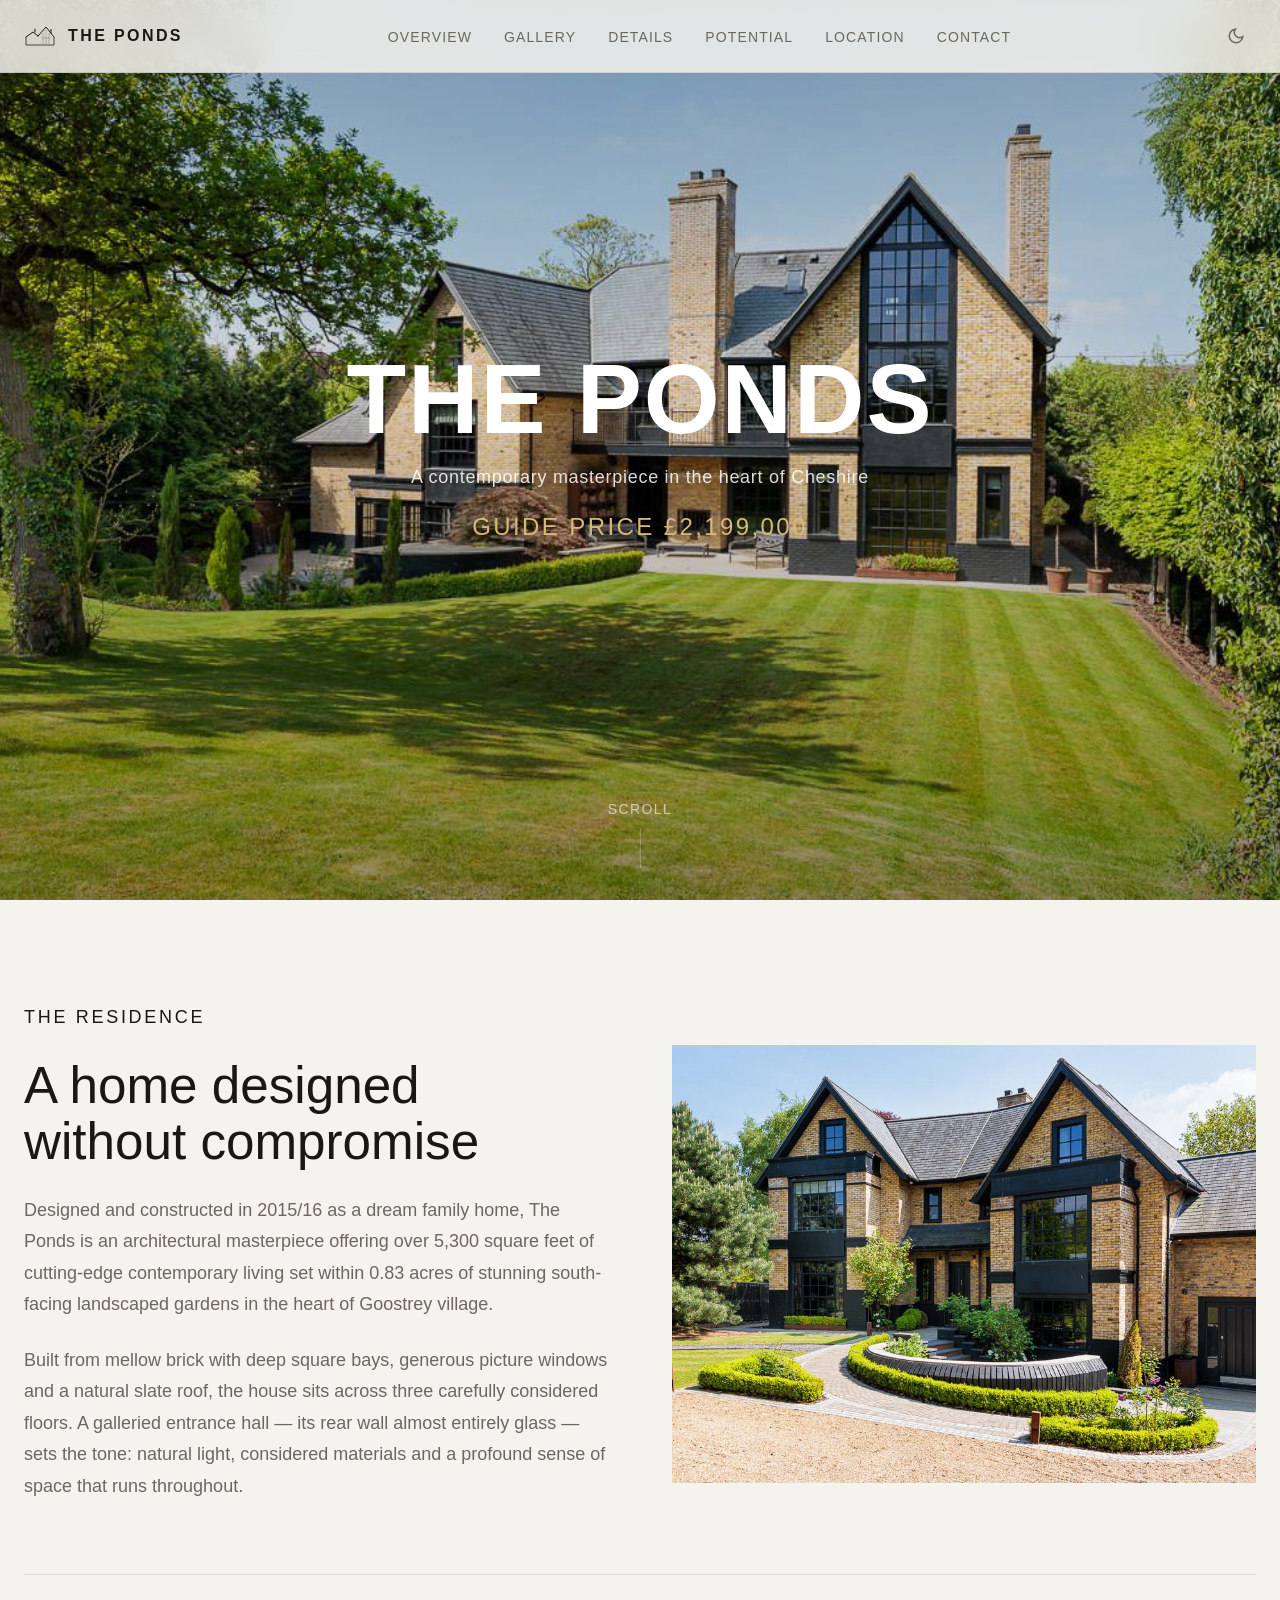
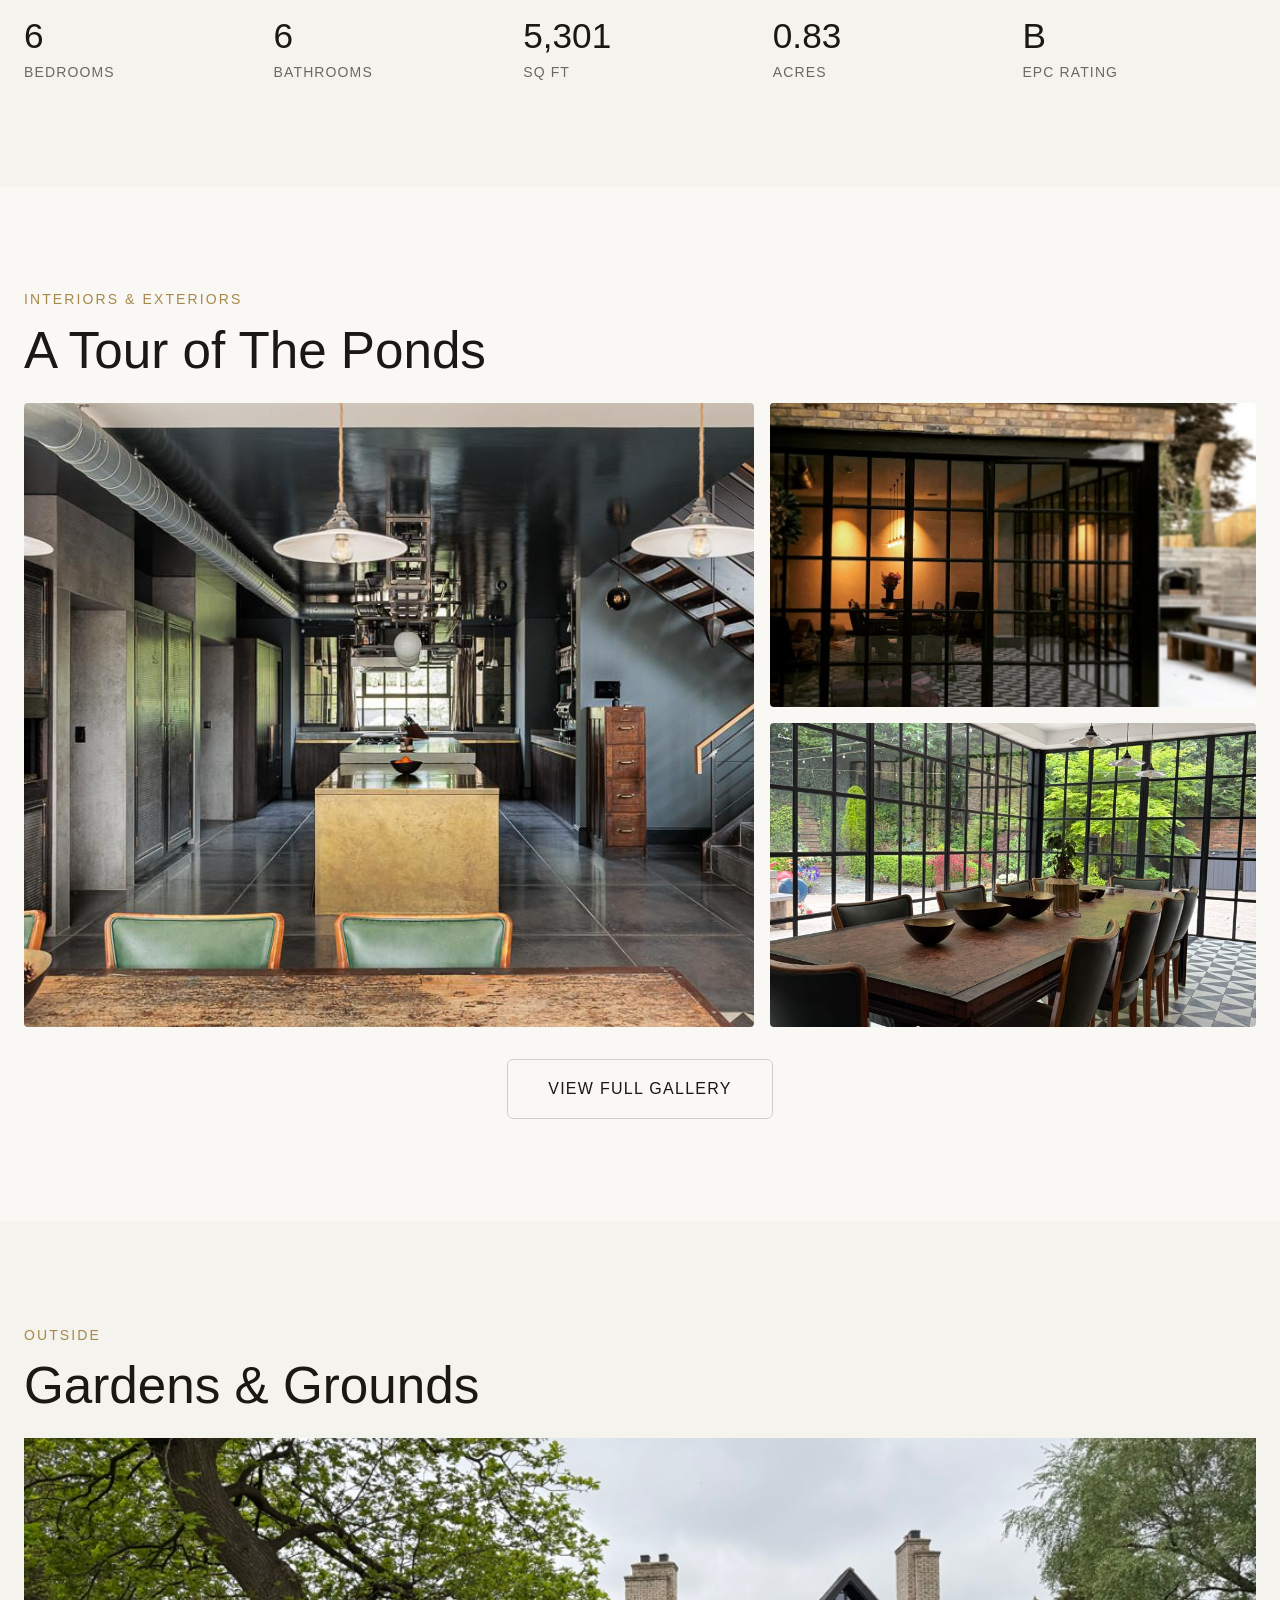
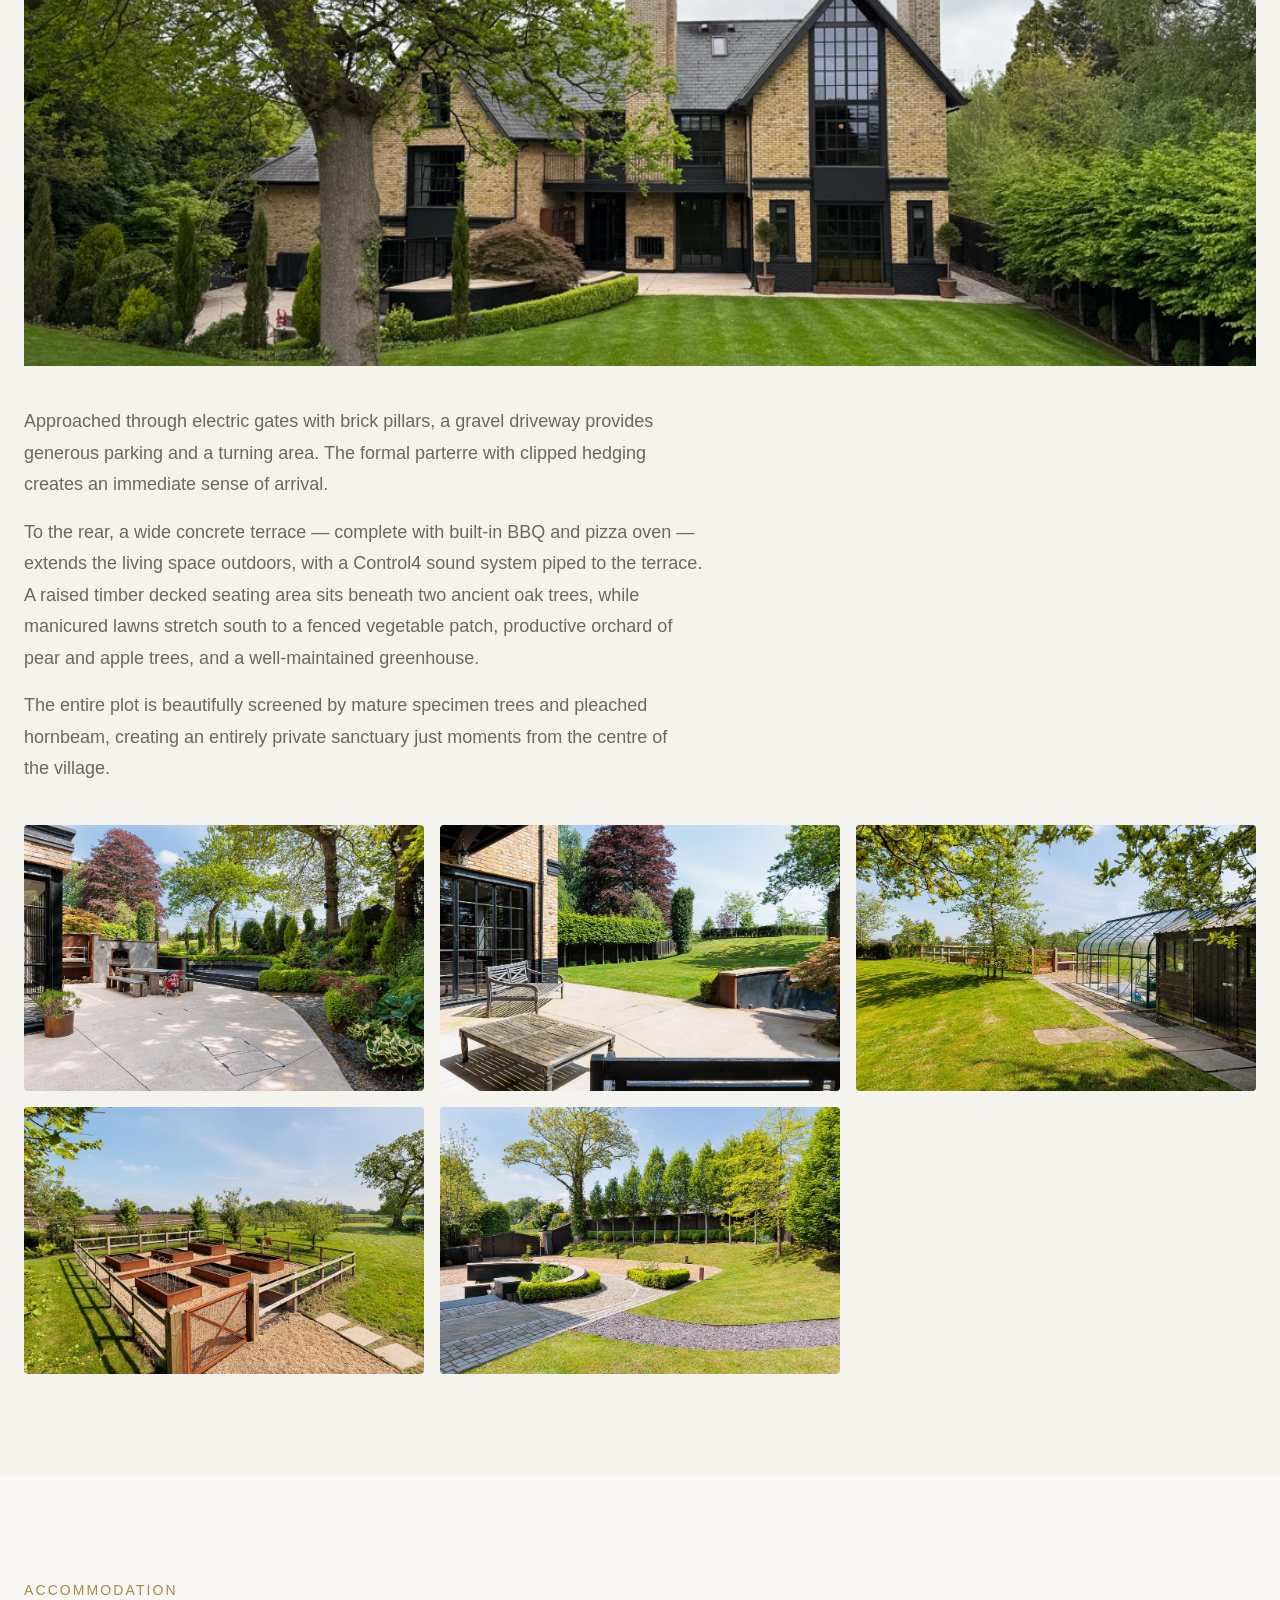
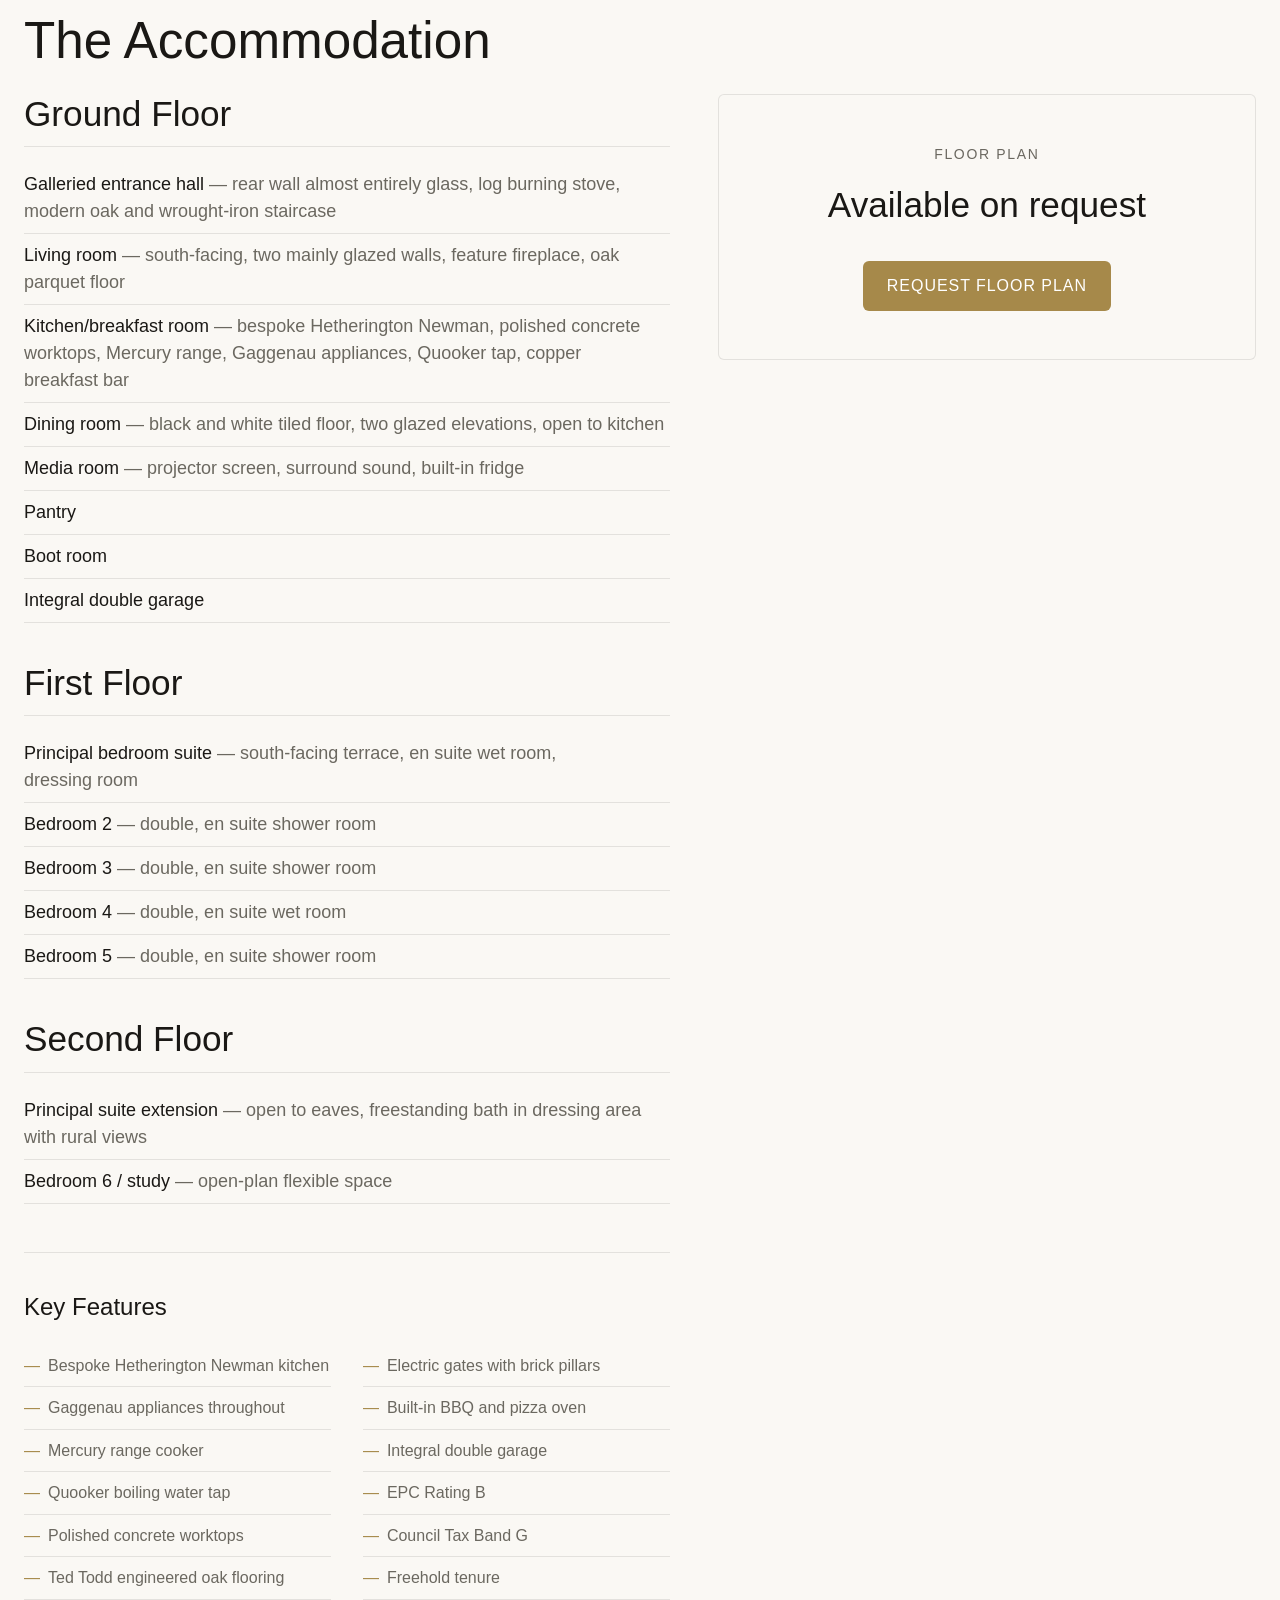
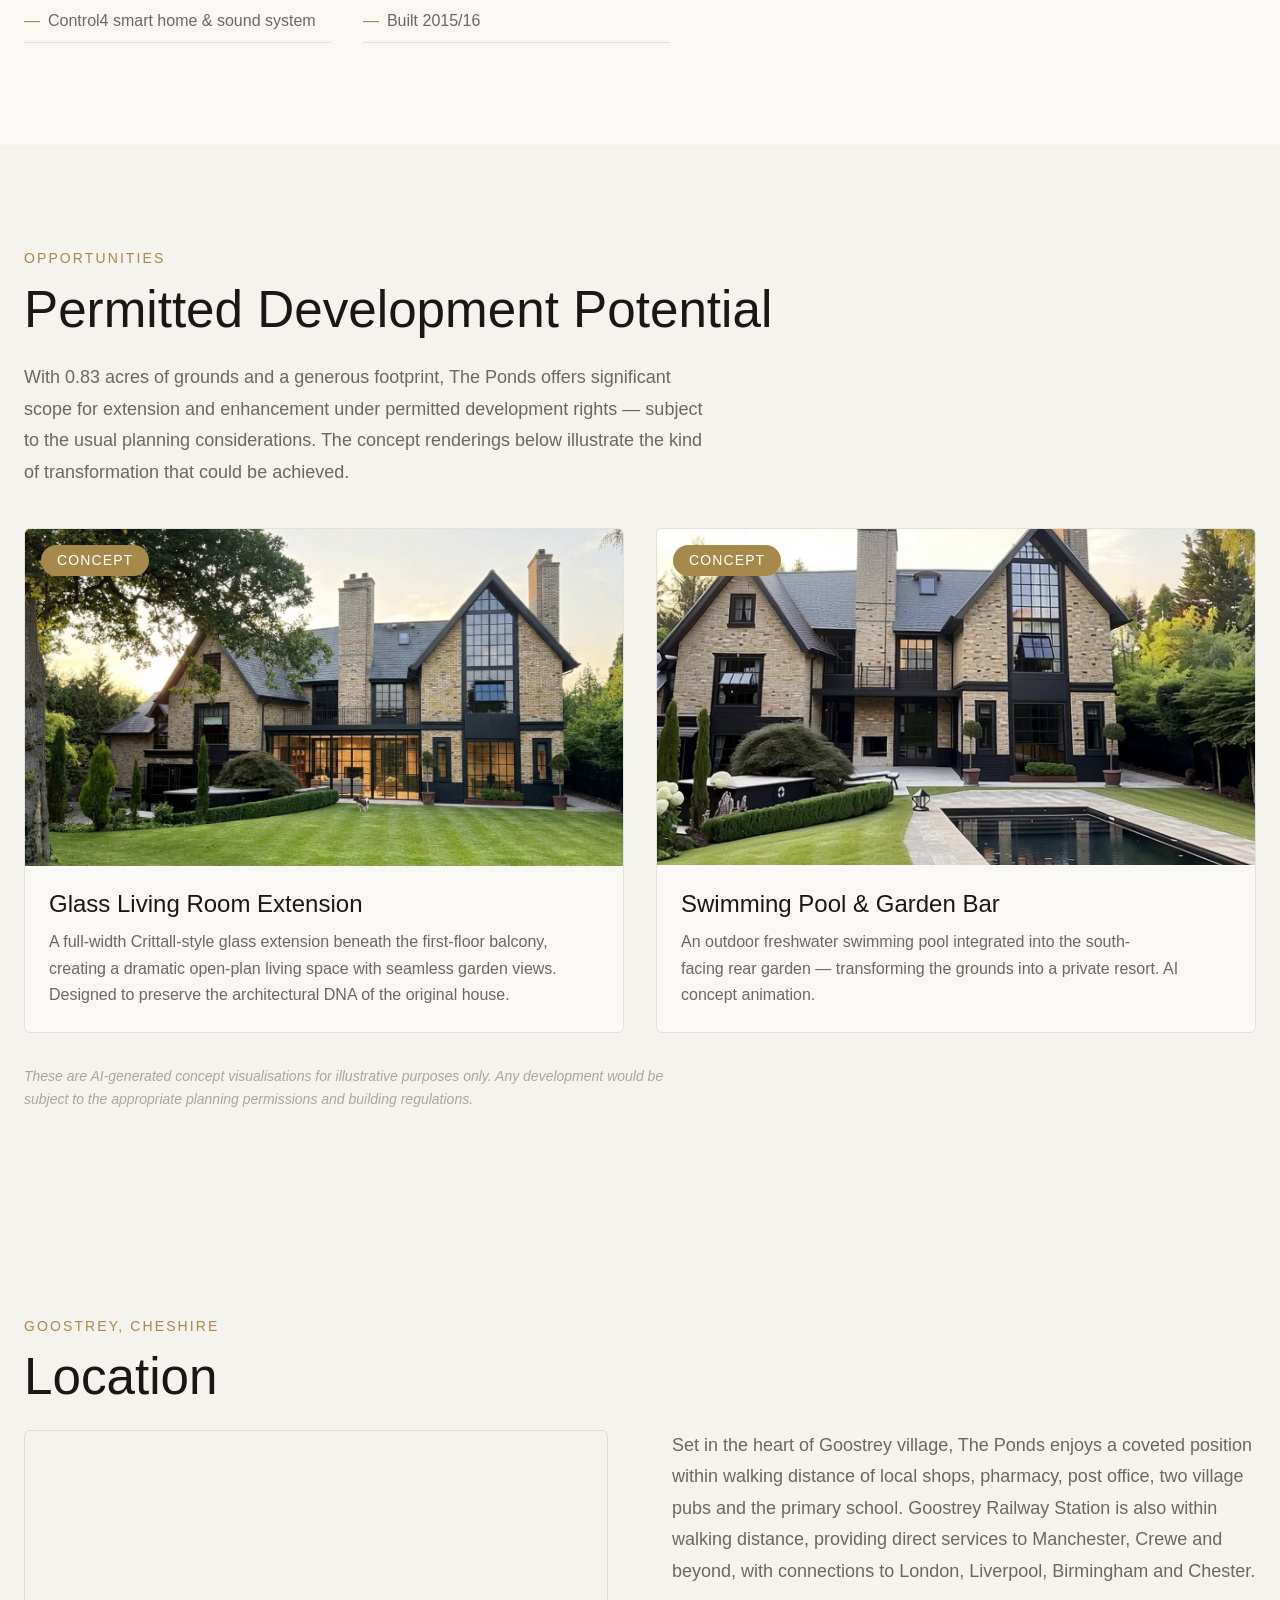
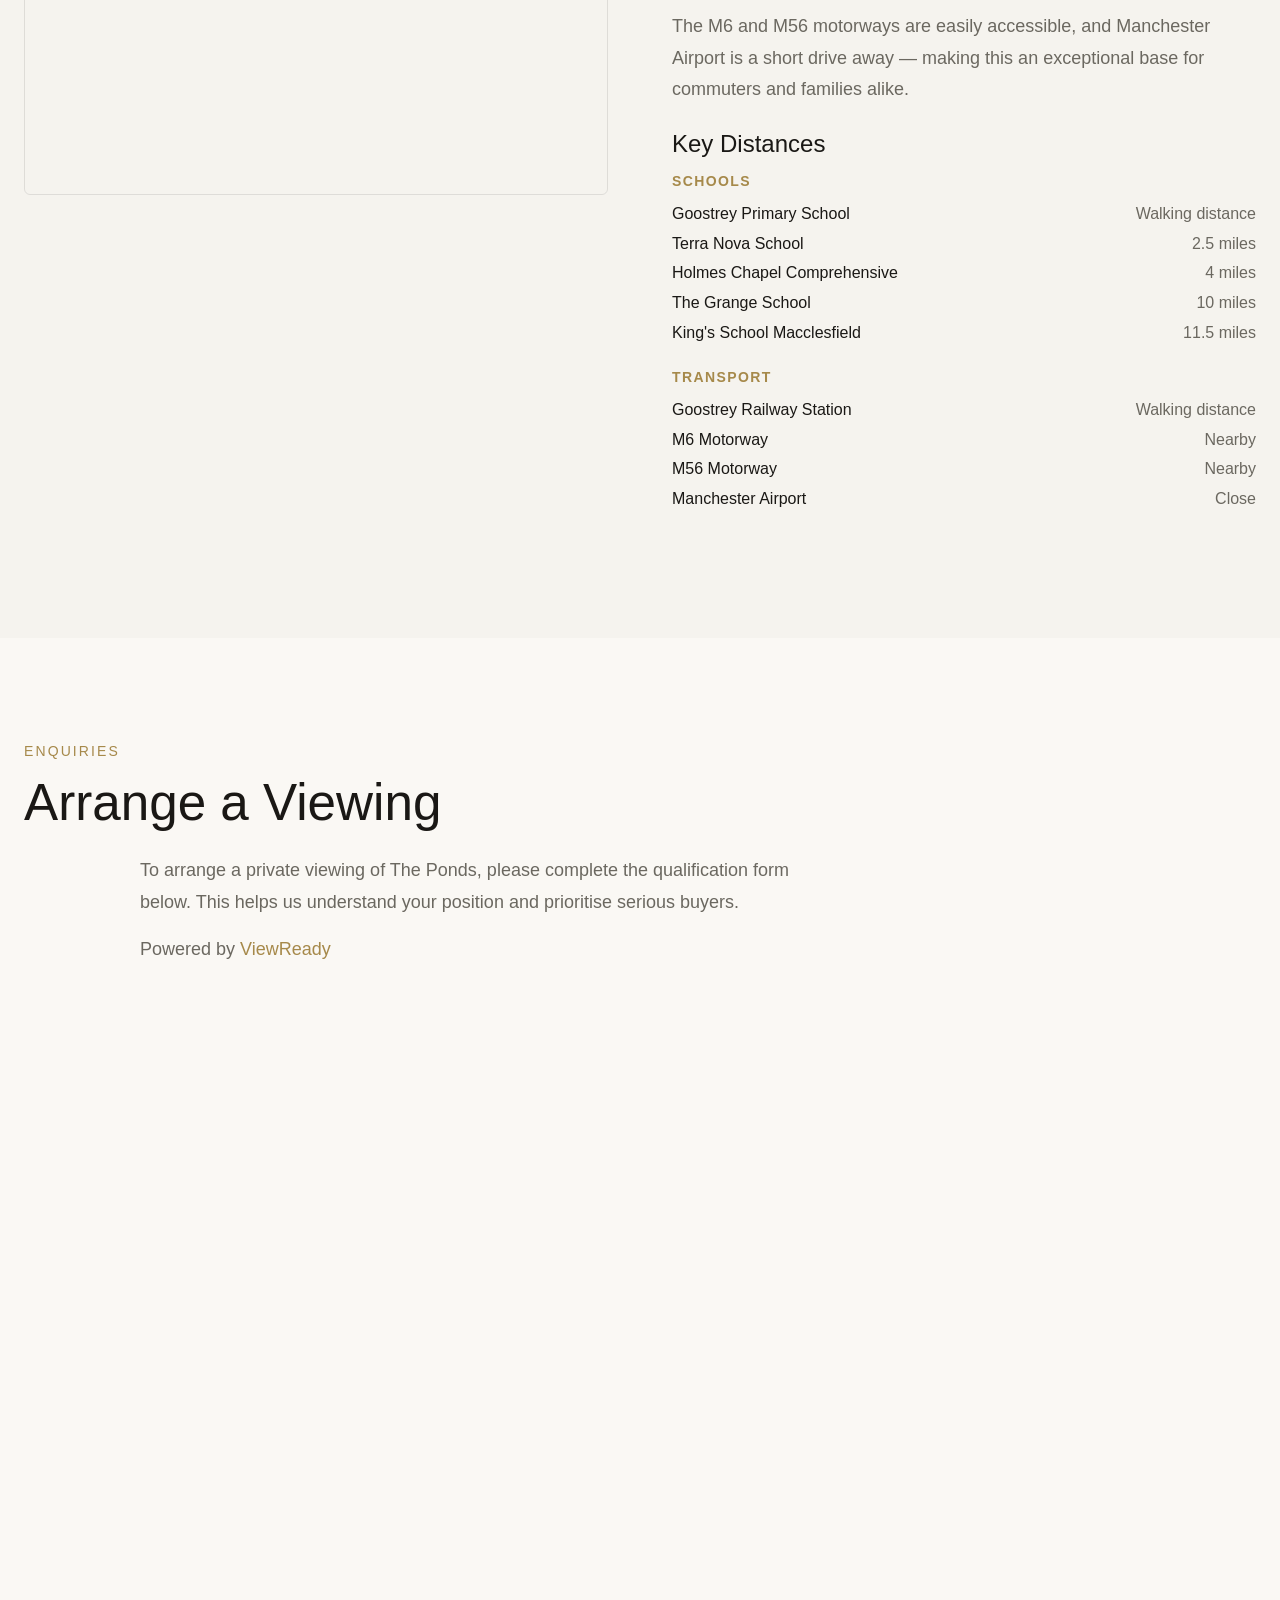
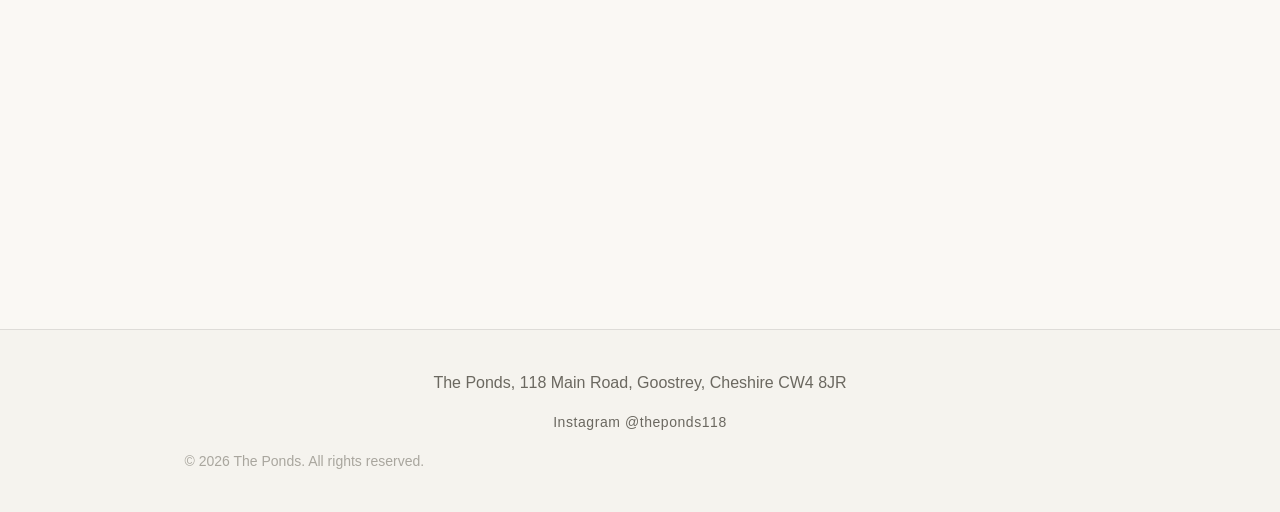
==== index.html @ 82b551b9 "Update guide price to £2,199,000 across all pages, meta tags and schema" ====
<!DOCTYPE html>
<html lang="en">
<head>
  <meta charset="UTF-8">
  <meta name="viewport" content="width=device-width, initial-scale=1.0">
  <title>The Ponds | 6-Bed Contemporary Home for Sale | Goostrey, Cheshire — £2,199,000</title>
  <meta name="description" content="The Ponds, 118 Main Road, Goostrey, Cheshire CW4 8JR. A bespoke contemporary 6-bedroom detached home, 5,301 sq ft across 3 floors on 0.83 acres. Hetherington Newman kitchen, Gaggenau appliances, Control4, south-facing gardens. Guide price £2,199,000.">
  <meta name="keywords" content="The Ponds Goostrey, luxury house for sale Cheshire, 6 bedroom house Goostrey, contemporary home Cheshire, detached house CW4, property for sale Goostrey, luxury property Cheshire, Main Road Goostrey">
  <link rel="canonical" href="https://www.the-ponds.co.uk/">
  <meta name="google-site-verification" content="Stokq2CDlxqWWDPzGrINJgCYFsoekRhyvdX6YzSd5OM">

  <!-- Open Graph -->
  <meta property="og:title" content="The Ponds | 6-Bed Contemporary Home — Goostrey, Cheshire | £2.199m">
  <meta property="og:description" content="Bespoke 6-bed detached home, 5,301 sq ft on 0.83 acres with south-facing gardens. Hetherington Newman kitchen, Gaggenau, Control4 sound. Guide price £2,199,000.">
  <meta property="og:image" content="https://www.the-ponds.co.uk/assets/images/hero-rear.jpg">
  <meta property="og:url" content="https://www.the-ponds.co.uk/">
  <meta property="og:type" content="website">
  <meta property="og:site_name" content="The Ponds">

  <!-- Twitter Card -->
  <meta name="twitter:card" content="summary_large_image">
  <meta name="twitter:title" content="The Ponds | 6-Bed Contemporary Home — Goostrey, Cheshire">
  <meta name="twitter:description" content="Bespoke 6-bed detached, 5,301 sq ft on 0.83 acres. Guide price £2,199,000.">
  <meta name="twitter:image" content="https://www.the-ponds.co.uk/assets/images/hero-rear.jpg">

  <!-- Schema: RealEstateListing -->
  <script type="application/ld+json">
  {
    "@context": "https://schema.org",
    "@type": "RealEstateListing",
    "name": "The Ponds — Contemporary 6-Bedroom Home, Goostrey, Cheshire",
    "description": "A bespoke contemporary 6-bedroom detached family home built in 2015/16, offering 5,301 sq ft of living space across three floors on 0.83 acres. Features include a Hetherington Newman kitchen with Gaggenau appliances, Mercury range, Ted Todd oak flooring, Control4 sound system, electric gates, and a principal suite spanning two floors with south-facing terrace. EPC B. Freehold.",
    "url": "https://www.the-ponds.co.uk/",
    "image": [
      "https://www.the-ponds.co.uk/assets/images/hero-rear.jpg",
      "https://www.the-ponds.co.uk/assets/images/front-exterior.jpg",
      "https://www.the-ponds.co.uk/assets/images/kitchen-1.jpg",
      "https://www.the-ponds.co.uk/assets/images/new/IMG_5081.jpg"
    ],
    "datePosted": "2026-04-03",
    "address": {
      "@type": "PostalAddress",
      "streetAddress": "118 Main Road",
      "addressLocality": "Goostrey",
      "addressRegion": "Cheshire",
      "postalCode": "CW4 8JR",
      "addressCountry": "GB"
    },
    "geo": {
      "@type": "GeoCoordinates",
      "latitude": 53.2183,
      "longitude": -2.3325
    },
    "offers": {
      "@type": "Offer",
      "price": "2199000",
      "priceCurrency": "GBP",
      "availability": "https://schema.org/InStock"
    },
    "numberOfRooms": 12,
    "numberOfBedrooms": 6,
    "numberOfBathroomsTotal": 6,
    "floorSize": {
      "@type": "QuantitativeValue",
      "value": 5301,
      "unitCode": "SQF"
    },
    "amenityFeature": [
      { "@type": "LocationFeatureSpecification", "name": "Bespoke Hetherington Newman Kitchen" },
      { "@type": "LocationFeatureSpecification", "name": "Gaggenau Appliances" },
      { "@type": "LocationFeatureSpecification", "name": "Control4 Sound System" },
      { "@type": "LocationFeatureSpecification", "name": "Ted Todd Oak Flooring" },
      { "@type": "LocationFeatureSpecification", "name": "Electric Gates" },
      { "@type": "LocationFeatureSpecification", "name": "South-Facing Gardens" },
      { "@type": "LocationFeatureSpecification", "name": "Double Garage" },
      { "@type": "LocationFeatureSpecification", "name": "Outdoor Kitchen with Pizza Oven" },
      { "@type": "LocationFeatureSpecification", "name": "Orchard & Kitchen Garden" }
    ],
    "additionalProperty": [
      { "@type": "PropertyValue", "name": "Year Built", "value": "2015" },
      { "@type": "PropertyValue", "name": "Plot Size", "value": "0.83 acres" },
      { "@type": "PropertyValue", "name": "EPC Rating", "value": "B" },
      { "@type": "PropertyValue", "name": "Tenure", "value": "Freehold" },
      { "@type": "PropertyValue", "name": "Council Tax Band", "value": "G" },
      { "@type": "PropertyValue", "name": "Floors", "value": "3" }
    ]
  }
  </script>

  <!-- Fonts -->
  <link href="https://api.fontshare.com/v2/css?f[]=cabinet-grotesk@400,500,700&f[]=switzer@300,400,500,600&display=swap" rel="stylesheet">

  <!-- Styles -->
  <link rel="stylesheet" href="./base.css">
  <link rel="stylesheet" href="./style.css">
</head>
<body>

  <!-- ===== HEADER ===== -->
  <header class="site-header" id="header">
    <div class="header-inner">
      <a href="./index.html" class="logo" aria-label="The Ponds — home">
        <svg width="32" height="32" viewBox="0 0 64 64" fill="none" xmlns="http://www.w3.org/2000/svg" aria-hidden="true">
          <!-- The Ponds house outline: asymmetric gables, two chimneys, Crittall glazing -->
          <path d="M4 34 L18 24 L28 32" stroke="currentColor" stroke-width="2" stroke-linecap="round" stroke-linejoin="round"/>
          <path d="M28 32 L44 14 L60 34" stroke="currentColor" stroke-width="2" stroke-linecap="round" stroke-linejoin="round"/>
          <line x1="22" y1="24" x2="22" y2="18" stroke="currentColor" stroke-width="2" stroke-linecap="round"/>
          <line x1="54" y1="26" x2="54" y2="19" stroke="currentColor" stroke-width="2" stroke-linecap="round"/>
          <line x1="4" y1="34" x2="4" y2="50" stroke="currentColor" stroke-width="1.5"/>
          <line x1="60" y1="34" x2="60" y2="50" stroke="currentColor" stroke-width="1.5"/>
          <line x1="4" y1="50" x2="60" y2="50" stroke="currentColor" stroke-width="1.5"/>
          <line x1="38" y1="26" x2="38" y2="48" stroke="currentColor" stroke-width="1" opacity="0.45"/>
          <line x1="44" y1="20" x2="44" y2="48" stroke="currentColor" stroke-width="1" opacity="0.45"/>
          <line x1="50" y1="26" x2="50" y2="48" stroke="currentColor" stroke-width="1" opacity="0.45"/>
          <line x1="35" y1="36" x2="53" y2="36" stroke="currentColor" stroke-width="1" opacity="0.45"/>
        </svg>
        <span class="logo-text">The Ponds</span>
      </a>

      <nav>
        <ul class="nav-links" role="list">
          <li><a href="#overview">Overview</a></li>
          <li><a href="./gallery.html">Gallery</a></li>
          <li><a href="#details">Details</a></li>
          <li><a href="#potential">Potential</a></li>
          <li><a href="#location">Location</a></li>
          <li><a href="#contact">Contact</a></li>
        </ul>
      </nav>

      <div class="header-actions">
        <button class="theme-toggle" data-theme-toggle aria-label="Switch to dark mode">
          <svg width="18" height="18" viewBox="0 0 24 24" fill="none" stroke="currentColor" stroke-width="2"><path d="M21 12.79A9 9 0 1 1 11.21 3 7 7 0 0 0 21 12.79z"/></svg>
        </button>
        <button class="hamburger" aria-label="Open menu" aria-expanded="false">
          <span></span>
          <span></span>
          <span></span>
        </button>
      </div>
    </div>
  </header>

  <!-- ===== MOBILE MENU ===== -->
  <div class="mobile-menu" id="mobile-menu" aria-hidden="true">
    <a href="#overview">Overview</a>
    <a href="./gallery.html">Gallery</a>
    <a href="#details">Details</a>
    <a href="#potential">Potential</a>
    <a href="#location">Location</a>
    <a href="#contact">Contact</a>
  </div>

  <!-- ===== HERO (Video) ===== -->
  <section class="hero" id="hero">
    <div class="hero-bg">
      <img src="./assets/images/hero-rear.jpg" alt="The Ponds, 118 Main Road Goostrey, Cheshire — rear exterior of contemporary 6-bedroom home with south-facing landscaped gardens" width="1600" height="1000" fetchpriority="high">
    </div>
    <div class="hero-overlay"></div>
    <div class="hero-content">
      <h1 class="hero-title">The Ponds</h1>
      <p class="hero-tagline">A contemporary masterpiece in the heart of Cheshire</p>
      <p class="hero-price">Guide Price £2,199,000</p>
    </div>
    <div class="scroll-indicator" aria-hidden="true">
      <span>Scroll</span>
      <div class="scroll-line"></div>
    </div>
  </section>

  <!-- ===== OVERVIEW ===== -->
  <section class="section" id="overview">
    <div class="section-inner">
      <div class="overview-grid fade-in">
        <div class="overview-text">
          <p class="section-label">The Residence</p>
          <h2 class="section-title">A home designed without compromise</h2>
          <p>Designed and constructed in 2015/16 as a dream family home, The Ponds is an architectural masterpiece offering over 5,300 square feet of cutting-edge contemporary living set within 0.83 acres of stunning south-facing landscaped gardens in the heart of Goostrey village.</p>
          <p>Built from mellow brick with deep square bays, generous picture windows and a natural slate roof, the house sits across three carefully considered floors. A galleried entrance hall — its rear wall almost entirely glass — sets the tone: natural light, considered materials and a profound sense of space that runs throughout.</p>
        </div>
        <div class="overview-image">
          <img src="./assets/images/front-exterior.jpg" alt="Front facade of The Ponds showing mellow brick exterior, deep square bays and formal parterre garden" width="800" height="600" loading="lazy">
        </div>
      </div>

      <div class="stats-bar fade-in">
        <div class="stat">
          <div class="stat-value">6</div>
          <div class="stat-label">Bedrooms</div>
        </div>
        <div class="stat">
          <div class="stat-value">6</div>
          <div class="stat-label">Bathrooms</div>
        </div>
        <div class="stat">
          <div class="stat-value">5,301</div>
          <div class="stat-label">Sq Ft</div>
        </div>
        <div class="stat">
          <div class="stat-value">0.83</div>
          <div class="stat-label">Acres</div>
        </div>
        <div class="stat">
          <div class="stat-value">B</div>
          <div class="stat-label">EPC Rating</div>
        </div>
      </div>
    </div>
  </section>

  <!-- ===== GALLERY TEASER ===== -->
  <section class="section bg-surface" id="gallery">
    <div class="section-inner">
      <p class="section-label fade-in">Interiors &amp; Exteriors</p>
      <h2 class="section-title fade-in">A Tour of The Ponds</h2>

      <div class="gallery-teaser fade-in">
        <figure class="teaser-img">
          <img src="./assets/images/kitchen-1.jpg" alt="Bespoke Hetherington Newman kitchen" loading="lazy" width="800" height="600">
        </figure>
        <figure class="teaser-img">
          <img src="./assets/images/instagram/17847487303281061.jpg" alt="Rear elevation at dusk with Crittall glazing" loading="lazy" width="800" height="600">
        </figure>
        <figure class="teaser-img">
          <img src="./assets/images/may/IMG_2540.jpg" alt="Dining room with Crittall glazing and garden views" loading="lazy" width="800" height="600">
        </figure>
      </div>
      <div class="gallery-cta fade-in">
        <a href="./gallery.html" class="btn-gallery">View Full Gallery</a>
      </div>
    </div>
  </section>

  <!-- ===== GARDENS & GROUNDS ===== -->
  <section class="section" id="gardens">
    <div class="section-inner">
      <p class="section-label fade-in">Outside</p>
      <h2 class="section-title fade-in">Gardens &amp; Grounds</h2>

      <img class="gardens-hero fade-in" src="./assets/images/may/IMG_2581.jpg" alt="The Ponds Goostrey — rear elevation across the manicured lawn with mature oak in the foreground" loading="lazy" width="1600" height="700">

      <div class="gardens-text fade-in">
        <p>Approached through electric gates with brick pillars, a gravel driveway provides generous parking and a turning area. The formal parterre with clipped hedging creates an immediate sense of arrival.</p>
        <p>To the rear, a wide concrete terrace — complete with built-in BBQ and pizza oven — extends the living space outdoors, with a Control4 sound system piped to the terrace. A raised timber decked seating area sits beneath two ancient oak trees, while manicured lawns stretch south to a fenced vegetable patch, productive orchard of pear and apple trees, and a well-maintained greenhouse.</p>
        <p>The entire plot is beautifully screened by mature specimen trees and pleached hornbeam, creating an entirely private sanctuary just moments from the centre of the village.</p>
      </div>

      <div class="gardens-grid fade-in">
        <figure>
          <img src="./assets/images/dressing-bath.jpg" alt="Rear terrace with built-in BBQ, pizza oven and landscaped gardens" loading="lazy" width="800" height="600">
          <figcaption>BBQ Terrace &amp; Pizza Oven</figcaption>
        </figure>
        <figure>
          <img src="./assets/images/rear-terrace.jpg" alt="Rear terrace with mature planting and access to the garden" loading="lazy" width="600" height="400">
          <figcaption>Rear Terrace</figcaption>
        </figure>
        <figure>
          <img src="./assets/images/greenhouse.jpg" alt="Well-maintained greenhouse and raised vegetable beds" loading="lazy" width="600" height="400">
          <figcaption>Greenhouse</figcaption>
        </figure>
        <figure>
          <img src="./assets/images/orchard.jpg" alt="Orchard with pear and apple trees and raised planting beds" loading="lazy" width="600" height="400">
          <figcaption>Orchard</figcaption>
        </figure>
        <figure>
          <img src="./assets/images/garden-view.jpg" alt="Elevated view across the gardens showing the scale and mature landscaping" loading="lazy" width="600" height="400">
          <figcaption>Garden View</figcaption>
        </figure>
      </div>
    </div>
  </section>

  <!-- ===== PROPERTY DETAILS ===== -->
  <section class="section bg-surface" id="details">
    <div class="section-inner">
      <p class="section-label fade-in">Accommodation</p>
      <h2 class="section-title fade-in">The Accommodation</h2>

      <div class="details-layout fade-in">
        <div class="details-rooms">
          <div class="floor-section">
            <h3 class="floor-title">Ground Floor</h3>
            <ul class="floor-rooms" role="list">
              <li><strong>Galleried entrance hall</strong> — rear wall almost entirely glass, log burning stove, modern oak and wrought-iron staircase</li>
              <li><strong>Living room</strong> — south-facing, two mainly glazed walls, feature fireplace, oak parquet floor</li>
              <li><strong>Kitchen/breakfast room</strong> — bespoke Hetherington Newman, polished concrete worktops, Mercury range, Gaggenau appliances, Quooker tap, copper breakfast bar</li>
              <li><strong>Dining room</strong> — black and white tiled floor, two glazed elevations, open to kitchen</li>
              <li><strong>Media room</strong> — projector screen, surround sound, built-in fridge</li>
              <li><strong>Pantry</strong></li>
              <li><strong>Boot room</strong></li>
              <li><strong>Integral double garage</strong></li>
            </ul>
          </div>

          <div class="floor-section">
            <h3 class="floor-title">First Floor</h3>
            <ul class="floor-rooms" role="list">
              <li><strong>Principal bedroom suite</strong> — south-facing terrace, en suite wet room, dressing room</li>
              <li><strong>Bedroom 2</strong> — double, en suite shower room</li>
              <li><strong>Bedroom 3</strong> — double, en suite shower room</li>
              <li><strong>Bedroom 4</strong> — double, en suite wet room</li>
              <li><strong>Bedroom 5</strong> — double, en suite shower room</li>
            </ul>
          </div>

          <div class="floor-section">
            <h3 class="floor-title">Second Floor</h3>
            <ul class="floor-rooms" role="list">
              <li><strong>Principal suite extension</strong> — open to eaves, freestanding bath in dressing area with rural views</li>
              <li><strong>Bedroom 6 / study</strong> — open-plan flexible space</li>
            </ul>
          </div>

          <div class="key-features">
            <h3>Key Features</h3>
            <ul class="features-list" role="list">
              <li>Bespoke Hetherington Newman kitchen</li>
              <li>Gaggenau appliances throughout</li>
              <li>Mercury range cooker</li>
              <li>Quooker boiling water tap</li>
              <li>Polished concrete worktops</li>
              <li>Ted Todd engineered oak flooring</li>
              <li>Control4 smart home & sound system</li>
              <li>Electric gates with brick pillars</li>
              <li>Built-in BBQ and pizza oven</li>
              <li>Integral double garage</li>
              <li>EPC Rating B</li>
              <li>Council Tax Band G</li>
              <li>Freehold tenure</li>
              <li>Built 2015/16</li>
            </ul>
          </div>
        </div>

        <div class="details-floorplan">
          <div class="floorplan-placeholder">
            <p class="floorplan-label">Floor Plan</p>
            <p class="floorplan-text">Available on request</p>
            <a href="#contact" class="floorplan-cta">Request Floor Plan</a>
          </div>
        </div>
      </div>
    </div>
  </section>

  <!-- ===== PERMITTED DEVELOPMENT / POTENTIAL ===== -->
  <section class="section" id="potential">
    <div class="section-inner">
      <p class="section-label fade-in">Opportunities</p>
      <h2 class="section-title fade-in">Permitted Development Potential</h2>

      <div class="potential-intro fade-in">
        <p>With 0.83 acres of grounds and a generous footprint, The Ponds offers significant scope for extension and enhancement under permitted development rights — subject to the usual planning considerations. The concept renderings below illustrate the kind of transformation that could be achieved.</p>
      </div>

      <div class="potential-grid fade-in">
        <figure class="potential-card">
          <div class="potential-badge">Concept</div>
          <img src="./assets/images/concepts/glass-extension.jpg" alt="AI concept rendering: Crittall-style glass living room extension under the existing balcony" loading="lazy" width="800" height="500">
          <figcaption>
            <h3>Glass Living Room Extension</h3>
            <p>A full-width Crittall-style glass extension beneath the first-floor balcony, creating a dramatic open-plan living space with seamless garden views. Designed to preserve the architectural DNA of the original house.</p>
          </figcaption>
        </figure>

        <figure class="potential-card potential-card--video">
          <div class="potential-badge">Concept</div>
          <video class="potential-video" autoplay muted loop playsinline poster="./assets/video/pool-concept-poster.jpg">
            <source src="./assets/video/pool-concept.mp4" type="video/mp4">
          </video>
          <figcaption>
            <h3>Swimming Pool &amp; Garden Bar</h3>
            <p>An outdoor freshwater swimming pool integrated into the south-facing rear garden — transforming the grounds into a private resort. AI concept animation.</p>
          </figcaption>
        </figure>
      </div>

      <p class="potential-disclaimer fade-in">These are AI-generated concept visualisations for illustrative purposes only. Any development would be subject to the appropriate planning permissions and building regulations.</p>
    </div>
  </section>

  <!-- ===== LOCATION ===== -->
  <section class="section" id="location">
    <div class="section-inner">
      <p class="section-label fade-in">Goostrey, Cheshire</p>
      <h2 class="section-title fade-in">Location</h2>

      <div class="location-grid fade-in">
        <div class="location-map">
          <iframe src="https://www.openstreetmap.org/export/embed.html?bbox=-2.33%2C53.21%2C-2.29%2C53.23&layer=mapnik&marker=53.222%2C-2.313" title="Map showing location of The Ponds in Goostrey, Cheshire" loading="lazy"></iframe>
        </div>

        <div class="location-text">
          <p>Set in the heart of Goostrey village, The Ponds enjoys a coveted position within walking distance of local shops, pharmacy, post office, two village pubs and the primary school. Goostrey Railway Station is also within walking distance, providing direct services to Manchester, Crewe and beyond, with connections to London, Liverpool, Birmingham and Chester.</p>
          <p>The M6 and M56 motorways are easily accessible, and Manchester Airport is a short drive away — making this an exceptional base for commuters and families alike.</p>

          <div class="distances">
            <h3>Key Distances</h3>

            <div class="distance-group">
              <h4>Schools</h4>
              <dl>
                <dt>Goostrey Primary School</dt>
                <dd>Walking distance</dd>
                <dt>Terra Nova School</dt>
                <dd>2.5 miles</dd>
                <dt>Holmes Chapel Comprehensive</dt>
                <dd>4 miles</dd>
                <dt>The Grange School</dt>
                <dd>10 miles</dd>
                <dt>King's School Macclesfield</dt>
                <dd>11.5 miles</dd>
              </dl>
            </div>

            <div class="distance-group">
              <h4>Transport</h4>
              <dl>
                <dt>Goostrey Railway Station</dt>
                <dd>Walking distance</dd>
                <dt>M6 Motorway</dt>
                <dd>Nearby</dd>
                <dt>M56 Motorway</dt>
                <dd>Nearby</dd>
                <dt>Manchester Airport</dt>
                <dd>Close</dd>
              </dl>
            </div>
          </div>
        </div>
      </div>
    </div>
  </section>

  <!-- ===== CONTACT ===== -->
  <section class="section bg-surface" id="contact">
    <div class="section-inner">
      <p class="section-label fade-in">Enquiries</p>
      <h2 class="section-title fade-in">Arrange a Viewing</h2>

      <div class="contact-layout contact-layout--embed fade-in">
        <div class="contact-intro">
          <p>To arrange a private viewing of The Ponds, please complete the qualification form below. This helps us understand your position and prioritise serious buyers.</p>
          <p class="contact-powered">Powered by <a href="https://www.viewready.co.uk" target="_blank" rel="noopener noreferrer">ViewReady</a></p>
        </div>

        <div class="viewready-embed">
          <iframe 
            src="https://www.viewready.co.uk/qualify/VR-PONDS1" 
            title="ViewReady buyer qualification form for The Ponds"
            width="100%" 
            height="820" 
            frameborder="0"
            style="border: none; border-radius: 12px;"
            allow="clipboard-write"
            loading="lazy">
          </iframe>
        </div>
      </div>
    </div>
  </section>

  <!-- ===== FOOTER ===== -->
  <footer class="site-footer">
    <div class="footer-inner">
      <address class="footer-address">The Ponds, 118 Main Road, Goostrey, Cheshire CW4 8JR</address>
      <div class="footer-links">
        <a href="https://www.instagram.com/theponds118/" target="_blank" rel="noopener noreferrer">Instagram @theponds118</a>
      </div>
      <p class="footer-copy">&copy; 2026 The Ponds. All rights reserved.</p>
    </div>
  </footer>

  <!-- ===== LIGHTBOX ===== -->
  <div class="lightbox" id="lightbox" role="dialog" aria-modal="true" aria-label="Image viewer">
    <button class="lightbox-close" aria-label="Close image viewer">&times;</button>
    <button class="lightbox-prev" aria-label="Previous image">&#8592;</button>
    <button class="lightbox-next" aria-label="Next image">&#8594;</button>
    <img class="lightbox-img" id="lightbox-img" src="" alt="">
    <div class="lightbox-caption" id="lightbox-caption"></div>
  </div>

  <script src="./app.js" defer></script>
</body>
</html>
---- base.css ----
/* base.css — Reset & Foundations */
*, *::before, *::after { box-sizing: border-box; margin: 0; padding: 0; }

html {
  -moz-text-size-adjust: none;
  -webkit-text-size-adjust: none;
  text-size-adjust: none;
  -webkit-font-smoothing: antialiased;
  -moz-osx-font-smoothing: grayscale;
  text-rendering: optimizeLegibility;
  scroll-behavior: smooth;
  hanging-punctuation: first last;
  scroll-padding-top: 5rem;
}

body {
  min-height: 100dvh;
  line-height: 1.6;
  font-family: var(--font-body, sans-serif);
  font-size: var(--text-base);
  color: var(--color-text);
  background-color: var(--color-bg);
}

img, picture, video, canvas, svg { display: block; max-width: 100%; height: auto; }
ul[role="list"], ol[role="list"] { list-style: none; }
input, button, textarea, select { font: inherit; color: inherit; }

h1, h2, h3, h4, h5, h6 { text-wrap: balance; line-height: 1.15; }
p, li, figcaption { text-wrap: pretty; max-width: 72ch; }

::selection {
  background: oklch(from var(--color-accent) l c h / 0.25);
  color: var(--color-text);
}

:focus-visible {
  outline: 2px solid var(--color-accent);
  outline-offset: 3px;
  border-radius: 2px;
}

@media (prefers-reduced-motion: reduce) {
  *, *::before, *::after {
    animation-duration: 0.01ms !important;
    animation-iteration-count: 1 !important;
    transition-duration: 0.01ms !important;
    scroll-behavior: auto !important;
  }
}

button { cursor: pointer; background: none; border: none; }
table { border-collapse: collapse; width: 100%; }

a, button, [role="button"], [role="link"], input, textarea, select {
  transition: color 180ms cubic-bezier(0.16, 1, 0.3, 1),
              background 180ms cubic-bezier(0.16, 1, 0.3, 1),
              border-color 180ms cubic-bezier(0.16, 1, 0.3, 1),
              box-shadow 180ms cubic-bezier(0.16, 1, 0.3, 1),
              opacity 180ms cubic-bezier(0.16, 1, 0.3, 1);
}

.sr-only {
  position: absolute; width: 1px; height: 1px; padding: 0; margin: -1px;
  overflow: hidden; clip: rect(0, 0, 0, 0); white-space: nowrap; border-width: 0;
}
---- style.css ----
/* ============================================================
   THE PONDS — Style System
   A luxury single-property sales site
   ============================================================ */

/* --- DESIGN TOKENS --- */
:root {
  /* Type Scale */
  --text-xs:   clamp(0.75rem,  0.7rem  + 0.25vw, 0.875rem);
  --text-sm:   clamp(0.875rem, 0.8rem  + 0.35vw, 1rem);
  --text-base: clamp(1rem,     0.95rem + 0.25vw, 1.125rem);
  --text-lg:   clamp(1.125rem, 1rem    + 0.75vw, 1.5rem);
  --text-xl:   clamp(1.5rem,   1.2rem  + 1.25vw, 2.25rem);
  --text-2xl:  clamp(2rem,     1.2rem  + 2.5vw,  3.5rem);
  --text-3xl:  clamp(2.5rem,   1rem    + 4vw,    5rem);
  --text-hero: clamp(3rem,     0.5rem  + 7vw,    8rem);

  /* Spacing (4px base) */
  --space-1:  0.25rem;
  --space-2:  0.5rem;
  --space-3:  0.75rem;
  --space-4:  1rem;
  --space-5:  1.25rem;
  --space-6:  1.5rem;
  --space-8:  2rem;
  --space-10: 2.5rem;
  --space-12: 3rem;
  --space-16: 4rem;
  --space-20: 5rem;
  --space-24: 6rem;
  --space-32: 8rem;

  /* Fonts */
  --font-display: 'Cabinet Grotesk', 'Switzer', 'Helvetica Neue', Arial, sans-serif;
  --font-body: 'Switzer', 'Helvetica Neue', Arial, sans-serif;

  /* Radius */
  --radius-sm: 0.25rem;
  --radius-md: 0.375rem;

  /* Transitions */
  --ease-out: cubic-bezier(0.16, 1, 0.3, 1);
  --ease-in: cubic-bezier(0.4, 0, 1, 1);
  --transition-interactive: 180ms cubic-bezier(0.16, 1, 0.3, 1);

  /* Content widths */
  --content-narrow: 680px;
  --content-default: 1000px;
  --content-wide: 1280px;
}

/* --- LIGHT MODE (default) --- */
:root, [data-theme="light"] {
  --color-bg: #F5F3EE;
  --color-surface: #FAF8F4;
  --color-text: #1A1815;
  --color-text-muted: #6B6860;
  --color-text-faint: #A9A69E;
  --color-accent: #A6894A;
  --color-accent-hover: #8B7340;
  --color-border: rgba(26, 24, 21, 0.1);
  --color-border-strong: rgba(26, 24, 21, 0.18);
  --color-overlay: rgba(26, 24, 21, 0.6);

  --shadow-sm: 0 1px 3px rgba(26, 24, 21, 0.06);
  --shadow-md: 0 4px 16px rgba(26, 24, 21, 0.08);
  --shadow-lg: 0 12px 40px rgba(26, 24, 21, 0.12);
}

/* --- DARK MODE --- */
[data-theme="dark"] {
  --color-bg: #141311;
  --color-surface: #1B1A17;
  --color-text: #D9D6D0;
  --color-text-muted: #8A877F;
  --color-text-faint: #5E5C57;
  --color-accent: #C4A35C;
  --color-accent-hover: #D4B56C;
  --color-border: rgba(217, 214, 208, 0.1);
  --color-border-strong: rgba(217, 214, 208, 0.16);
  --color-overlay: rgba(0, 0, 0, 0.7);

  --shadow-sm: 0 1px 3px rgba(0, 0, 0, 0.2);
  --shadow-md: 0 4px 16px rgba(0, 0, 0, 0.3);
  --shadow-lg: 0 12px 40px rgba(0, 0, 0, 0.4);
}

@media (prefers-color-scheme: dark) {
  :root:not([data-theme]) {
    --color-bg: #141311;
    --color-surface: #1B1A17;
    --color-text: #D9D6D0;
    --color-text-muted: #8A877F;
    --color-text-faint: #5E5C57;
    --color-accent: #C4A35C;
    --color-accent-hover: #D4B56C;
    --color-border: rgba(217, 214, 208, 0.1);
    --color-border-strong: rgba(217, 214, 208, 0.16);
    --color-overlay: rgba(0, 0, 0, 0.7);

    --shadow-sm: 0 1px 3px rgba(0, 0, 0, 0.2);
    --shadow-md: 0 4px 16px rgba(0, 0, 0, 0.3);
    --shadow-lg: 0 12px 40px rgba(0, 0, 0, 0.4);
  }
}

/* ============================================================
   TYPOGRAPHY
   ============================================================ */
h1, h2, h3, h4 { font-family: var(--font-display); font-weight: 500; }
a { color: var(--color-accent); text-decoration: none; }
a:hover { color: var(--color-accent-hover); }

/* ============================================================
   HEADER
   ============================================================ */
.site-header {
  position: fixed;
  top: 0;
  left: 0;
  right: 0;
  z-index: 100;
  padding: var(--space-4) var(--space-6);
  background: oklch(from var(--color-bg) l c h / 0.85);
  backdrop-filter: blur(16px);
  -webkit-backdrop-filter: blur(16px);
  border-bottom: 1px solid var(--color-border);
  transition: transform 0.35s var(--ease-out), box-shadow 0.35s var(--ease-out);
}

.site-header--hidden {
  transform: translateY(-100%);
}

.site-header--scrolled {
  box-shadow: var(--shadow-sm);
}

.header-inner {
  max-width: var(--content-wide);
  margin: 0 auto;
  display: flex;
  align-items: center;
  justify-content: space-between;
  gap: var(--space-4);
}

.logo {
  flex-shrink: 0;
  display: flex;
  align-items: center;
  gap: var(--space-3);
  text-decoration: none;
  color: var(--color-text);
}

.logo svg {
  width: 32px;
  height: 32px;
}

.logo-text {
  font-family: var(--font-display);
  font-size: var(--text-sm);
  font-weight: 700;
  letter-spacing: 0.15em;
  text-transform: uppercase;
}

/* Desktop nav */
.nav-links {
  display: none;
  list-style: none;
  gap: var(--space-8);
  align-items: center;
}

.nav-links a {
  font-family: var(--font-body);
  font-size: var(--text-xs);
  font-weight: 500;
  letter-spacing: 0.08em;
  text-transform: uppercase;
  color: var(--color-text-muted);
  text-decoration: none;
  padding: var(--space-2) 0;
  position: relative;
}

.nav-links a::after {
  content: '';
  position: absolute;
  bottom: 0;
  left: 0;
  width: 0;
  height: 1px;
  background: var(--color-accent);
  transition: width 0.3s var(--ease-out);
}

.nav-links a:hover {
  color: var(--color-text);
}

.nav-links a:hover::after {
  width: 100%;
}

.header-actions {
  display: flex;
  align-items: center;
  gap: var(--space-3);
}

/* Theme toggle */
.theme-toggle {
  width: 40px;
  height: 40px;
  display: flex;
  align-items: center;
  justify-content: center;
  color: var(--color-text-muted);
  border-radius: 50%;
}

.theme-toggle:hover {
  color: var(--color-text);
  background: var(--color-border);
}

/* Hamburger */
.hamburger {
  width: 40px;
  height: 40px;
  display: flex;
  flex-direction: column;
  align-items: center;
  justify-content: center;
  gap: 5px;
  color: var(--color-text);
}

.hamburger span {
  display: block;
  width: 20px;
  height: 1.5px;
  background: currentColor;
  transition: transform 0.3s var(--ease-out), opacity 0.3s var(--ease-out);
}

.hamburger.is-active span:nth-child(1) {
  transform: translateY(6.5px) rotate(45deg);
}

.hamburger.is-active span:nth-child(2) {
  opacity: 0;
}

.hamburger.is-active span:nth-child(3) {
  transform: translateY(-6.5px) rotate(-45deg);
}

/* Mobile menu */
.mobile-menu {
  position: fixed;
  inset: 0;
  z-index: 99;
  background: oklch(from var(--color-bg) l c h / 0.97);
  backdrop-filter: blur(20px);
  -webkit-backdrop-filter: blur(20px);
  display: flex;
  flex-direction: column;
  align-items: center;
  justify-content: center;
  gap: var(--space-8);
  opacity: 0;
  pointer-events: none;
  transition: opacity 0.35s var(--ease-out);
}

.mobile-menu.is-open {
  opacity: 1;
  pointer-events: auto;
}

.mobile-menu a {
  font-family: var(--font-display);
  font-size: var(--text-xl);
  color: var(--color-text);
  text-decoration: none;
  opacity: 0;
  transform: translateY(20px);
  transition: opacity 0.4s var(--ease-out), transform 0.4s var(--ease-out), color 0.2s var(--ease-out);
}

.mobile-menu.is-open a {
  opacity: 1;
  transform: translateY(0);
}

.mobile-menu.is-open a:nth-child(1) { transition-delay: 0.05s; }
.mobile-menu.is-open a:nth-child(2) { transition-delay: 0.1s; }
.mobile-menu.is-open a:nth-child(3) { transition-delay: 0.15s; }
.mobile-menu.is-open a:nth-child(4) { transition-delay: 0.2s; }
.mobile-menu.is-open a:nth-child(5) { transition-delay: 0.25s; }

.mobile-menu a:hover {
  color: var(--color-accent);
}

@media (min-width: 768px) {
  .nav-links { display: flex; }
  .hamburger { display: none; }
}

/* ============================================================
   HERO
   ============================================================ */
.hero {
  position: relative;
  min-height: 100dvh;
  display: flex;
  flex-direction: column;
  align-items: center;
  justify-content: center;
  text-align: center;
  overflow: hidden;
}

.hero-bg {
  position: absolute;
  inset: 0;
  z-index: 0;
}

.hero-bg img {
  width: 100%;
  height: 100%;
  object-fit: cover;
}

.hero-overlay {
  position: absolute;
  inset: 0;
  background: linear-gradient(
    180deg,
    rgba(0, 0, 0, 0.25) 0%,
    rgba(0, 0, 0, 0.10) 40%,
    rgba(0, 0, 0, 0.40) 100%
  );
  z-index: 1;
}

.hero-content {
  position: relative;
  z-index: 2;
  padding: var(--space-8) var(--space-6);
}

.hero-title {
  font-family: var(--font-display);
  font-size: var(--text-hero);
  font-weight: 700;
  color: #FFFFFF;
  letter-spacing: 0.02em;
  text-transform: uppercase;
  line-height: 0.95;
  margin-bottom: var(--space-4);
}

.hero-price {
  font-family: var(--font-display);
  font-size: clamp(1.1rem, 2vw, 1.5rem);
  font-weight: 500;
  color: var(--color-accent-light, #D4B978);
  letter-spacing: 0.1em;
  text-transform: uppercase;
  margin-top: var(--space-4);
}

.hero-tagline {
  font-family: var(--font-body);
  font-size: var(--text-base);
  font-weight: 300;
  color: rgba(255, 255, 255, 0.85);
  letter-spacing: 0.04em;
  max-width: 480px;
  margin: 0 auto;
}

.scroll-indicator {
  position: absolute;
  bottom: var(--space-8);
  left: 50%;
  transform: translateX(-50%);
  z-index: 2;
  display: flex;
  flex-direction: column;
  align-items: center;
  gap: var(--space-2);
  color: rgba(255, 255, 255, 0.6);
}

.scroll-indicator span {
  font-size: var(--text-xs);
  letter-spacing: 0.1em;
  text-transform: uppercase;
  font-weight: 400;
}

.scroll-line {
  width: 1px;
  height: 40px;
  background: rgba(255, 255, 255, 0.3);
  position: relative;
  overflow: hidden;
}

.scroll-line::after {
  content: '';
  position: absolute;
  top: -100%;
  left: 0;
  width: 100%;
  height: 100%;
  background: rgba(255, 255, 255, 0.8);
  animation: scrollDown 2s ease-in-out infinite;
}

@keyframes scrollDown {
  0% { top: -100%; }
  50% { top: 100%; }
  100% { top: 100%; }
}

/* ============================================================
   SECTIONS — General
   ============================================================ */
.section {
  padding: clamp(var(--space-12), 8vw, var(--space-32)) var(--space-6);
}

.section-label {
  font-family: var(--font-body);
  font-size: var(--text-xs);
  font-weight: 500;
  letter-spacing: 0.15em;
  text-transform: uppercase;
  color: var(--color-accent);
  margin-bottom: var(--space-3);
}

.section-title {
  font-family: var(--font-display);
  font-size: var(--text-2xl);
  color: var(--color-text);
  margin-bottom: var(--space-6);
  line-height: 1.1;
}

.section-inner {
  max-width: var(--content-wide);
  margin: 0 auto;
}

/* ============================================================
   OVERVIEW
   ============================================================ */
.overview-grid {
  display: grid;
  grid-template-columns: 1fr;
  gap: var(--space-10);
  align-items: center;
}

.overview-text p {
  font-size: var(--text-base);
  color: var(--color-text-muted);
  line-height: 1.75;
  margin-bottom: var(--space-6);
}

.overview-text p:first-of-type::first-line {
  color: var(--color-text);
  font-weight: 500;
}

.overview-image {
  overflow: hidden;
}

.overview-image img {
  width: 100%;
  height: auto;
  aspect-ratio: 4 / 3;
  object-fit: cover;
}

@media (min-width: 768px) {
  .overview-grid {
    grid-template-columns: 1fr 1fr;
    gap: var(--space-16);
  }
}

/* Stats bar */
.stats-bar {
  display: grid;
  grid-template-columns: repeat(2, 1fr);
  gap: var(--space-4);
  margin-top: var(--space-12);
  padding-top: var(--space-10);
  border-top: 1px solid var(--color-border);
}

.stat {
  text-align: left;
}

.stat-value {
  font-family: var(--font-display);
  font-size: var(--text-xl);
  color: var(--color-text);
  line-height: 1.2;
}

.stat-label {
  font-size: var(--text-xs);
  color: var(--color-text-muted);
  text-transform: uppercase;
  letter-spacing: 0.08em;
  margin-top: var(--space-1);
}

@media (min-width: 600px) {
  .stats-bar {
    grid-template-columns: repeat(5, 1fr);
  }
}

/* ============================================================
   GALLERY
   ============================================================ */
.gallery-grid {
  display: grid;
  grid-template-columns: repeat(2, 1fr);
  gap: var(--space-3);
}

.gallery-item {
  position: relative;
  overflow: hidden;
  cursor: zoom-in;
  border-radius: var(--radius-sm);
}

.gallery-item img {
  width: 100%;
  height: 100%;
  object-fit: cover;
  aspect-ratio: 4 / 3;
  transition: transform 0.6s var(--ease-out);
}

.gallery-item--large img {
  aspect-ratio: 16 / 10;
}

.gallery-item:hover img {
  transform: scale(1.03);
}

.gallery-item figcaption {
  position: absolute;
  bottom: 0;
  left: 0;
  right: 0;
  padding: var(--space-6) var(--space-4) var(--space-3);
  background: linear-gradient(transparent, rgba(0, 0, 0, 0.5));
  color: #fff;
  font-size: var(--text-xs);
  letter-spacing: 0.04em;
  opacity: 0;
  transform: translateY(4px);
  transition: opacity 0.3s var(--ease-out), transform 0.3s var(--ease-out);
}

.gallery-item:hover figcaption {
  opacity: 1;
  transform: translateY(0);
}

/* Spans for large items */
.gallery-item--large {
  grid-column: span 2;
}

@media (min-width: 768px) {
  .gallery-grid {
    grid-template-columns: repeat(3, 1fr);
    gap: var(--space-4);
  }
  .gallery-item--large {
    grid-column: span 2;
    grid-row: span 2;
  }
  .gallery-item--large img {
    aspect-ratio: auto;
  }
}

@media (min-width: 1024px) {
  .gallery-grid {
    grid-template-columns: repeat(4, 1fr);
  }
}

/* ============================================================
   LIGHTBOX
   ============================================================ */
.lightbox {
  position: fixed;
  inset: 0;
  z-index: 200;
  background: rgba(0, 0, 0, 0.92);
  display: flex;
  align-items: center;
  justify-content: center;
  opacity: 0;
  pointer-events: none;
  transition: opacity 0.35s var(--ease-out);
}

.lightbox.is-active {
  opacity: 1;
  pointer-events: auto;
}

.lightbox-img {
  max-width: 90vw;
  max-height: 85vh;
  object-fit: contain;
  border-radius: var(--radius-sm);
}

.lightbox-caption {
  position: absolute;
  bottom: var(--space-8);
  left: 50%;
  transform: translateX(-50%);
  color: rgba(255, 255, 255, 0.7);
  font-size: var(--text-sm);
  letter-spacing: 0.03em;
  text-align: center;
}

.lightbox-close,
.lightbox-prev,
.lightbox-next {
  position: absolute;
  color: rgba(255, 255, 255, 0.7);
  background: none;
  border: none;
  cursor: pointer;
  padding: var(--space-4);
  transition: color 0.2s var(--ease-out);
}

.lightbox-close:hover,
.lightbox-prev:hover,
.lightbox-next:hover {
  color: #fff;
}

.lightbox-close {
  top: var(--space-6);
  right: var(--space-6);
  font-size: 1.5rem;
}

.lightbox-prev {
  left: var(--space-4);
  top: 50%;
  transform: translateY(-50%);
  font-size: 1.5rem;
}

.lightbox-next {
  right: var(--space-4);
  top: 50%;
  transform: translateY(-50%);
  font-size: 1.5rem;
}

/* ============================================================
   GARDENS & GROUNDS
   ============================================================ */
.gardens-hero {
  width: 100%;
  aspect-ratio: 21 / 9;
  object-fit: cover;
  margin-bottom: var(--space-10);
}

.gardens-text {
  max-width: var(--content-narrow);
  margin-bottom: var(--space-10);
}

.gardens-text p {
  font-size: var(--text-base);
  color: var(--color-text-muted);
  line-height: 1.75;
  margin-bottom: var(--space-4);
}

.gardens-grid {
  display: grid;
  grid-template-columns: repeat(2, 1fr);
  gap: var(--space-3);
}

.gardens-grid figure {
  overflow: hidden;
  border-radius: var(--radius-sm);
}

.gardens-grid img {
  width: 100%;
  height: 100%;
  object-fit: cover;
  aspect-ratio: 3 / 2;
  transition: transform 0.6s var(--ease-out);
}

.gardens-grid figure:hover img {
  transform: scale(1.03);
}

.gardens-grid figure:first-child {
  grid-column: span 2;
}

.gardens-grid figcaption {
  display: none;
}

@media (min-width: 768px) {
  .gardens-grid {
    grid-template-columns: repeat(3, 1fr);
    gap: var(--space-4);
  }
  .gardens-grid figure:first-child {
    grid-column: span 1;
  }
}

/* ============================================================
   PROPERTY DETAILS
   ============================================================ */
.details-layout {
  display: grid;
  grid-template-columns: 1fr;
  gap: var(--space-12);
}

.floor-section {
  margin-bottom: var(--space-10);
}

.floor-section:last-child {
  margin-bottom: 0;
}

.floor-title {
  font-family: var(--font-display);
  font-size: var(--text-xl);
  color: var(--color-text);
  margin-bottom: var(--space-4);
  padding-bottom: var(--space-3);
  border-bottom: 1px solid var(--color-border);
}

.floor-rooms {
  list-style: none;
  padding: 0;
}

.floor-rooms li {
  font-size: var(--text-base);
  color: var(--color-text-muted);
  padding: var(--space-2) 0;
  border-bottom: 1px solid var(--color-border);
  line-height: 1.5;
}

.floor-rooms li strong {
  color: var(--color-text);
  font-weight: 500;
}

.floorplan-wrap {
  background: var(--color-surface);
  padding: var(--space-6);
  border-radius: var(--radius-md);
  border: 1px solid var(--color-border);
}

@media (min-width: 768px) {
  .details-floorplan {
    position: sticky;
    top: 6rem;
    align-self: start;
  }
}

.floorplan-wrap img {
  width: 100%;
  height: auto;
}

.floorplan-placeholder {
  background: var(--color-surface);
  padding: var(--space-12) var(--space-6);
  border-radius: var(--radius-md);
  border: 1px solid var(--color-border);
  text-align: center;
  display: flex;
  flex-direction: column;
  align-items: center;
  gap: var(--space-3);
}

.floorplan-label {
  font-family: var(--font-body);
  font-size: var(--text-xs);
  font-weight: 500;
  letter-spacing: 0.12em;
  text-transform: uppercase;
  color: var(--color-text-muted);
  margin: 0;
}

.floorplan-text {
  font-family: var(--font-display);
  font-size: var(--text-xl);
  font-weight: 500;
  color: var(--color-text);
  margin: 0;
}

.floorplan-cta {
  margin-top: var(--space-4);
  display: inline-flex;
  align-items: center;
  gap: var(--space-2);
  padding: var(--space-3) var(--space-6);
  font-family: var(--font-body);
  font-size: var(--text-sm);
  font-weight: 500;
  letter-spacing: 0.06em;
  text-transform: uppercase;
  color: #fff;
  background: var(--color-accent);
  border-radius: var(--radius-md);
  text-decoration: none;
  transition: background var(--transition-interactive);
}

.floorplan-cta:hover {
  background: var(--color-accent-hover);
  color: #fff;
}

.key-features {
  margin-top: var(--space-12);
  padding-top: var(--space-10);
  border-top: 1px solid var(--color-border);
}

.key-features h3 {
  font-family: var(--font-display);
  font-size: var(--text-lg);
  margin-bottom: var(--space-6);
}

.features-list {
  list-style: none;
  padding: 0;
  columns: 1;
  column-gap: var(--space-8);
}

.features-list li {
  font-size: var(--text-sm);
  color: var(--color-text-muted);
  padding: var(--space-2) 0;
  border-bottom: 1px solid var(--color-border);
  break-inside: avoid;
}

.features-list li::before {
  content: '—';
  color: var(--color-accent);
  margin-right: var(--space-2);
}

@media (min-width: 768px) {
  .details-layout {
    grid-template-columns: 1.2fr 1fr;
  }
  .features-list {
    columns: 2;
  }
}

/* ============================================================
   LOCATION
   ============================================================ */
.location-grid {
  display: grid;
  grid-template-columns: 1fr;
  gap: var(--space-10);
}

.location-map {
  aspect-ratio: 16 / 10;
  border-radius: var(--radius-md);
  overflow: hidden;
  border: 1px solid var(--color-border);
}

.location-map iframe {
  width: 100%;
  height: 100%;
  border: 0;
}

.location-text p {
  font-size: var(--text-base);
  color: var(--color-text-muted);
  line-height: 1.75;
  margin-bottom: var(--space-6);
}

.distances {
  margin-top: var(--space-6);
}

.distances h3 {
  font-family: var(--font-display);
  font-size: var(--text-lg);
  margin-bottom: var(--space-4);
}

.distance-group {
  margin-bottom: var(--space-6);
}

.distance-group h4 {
  font-family: var(--font-body);
  font-size: var(--text-xs);
  font-weight: 600;
  letter-spacing: 0.1em;
  text-transform: uppercase;
  color: var(--color-accent);
  margin-bottom: var(--space-3);
}

.distance-group dl {
  display: grid;
  grid-template-columns: 1fr auto;
  gap: var(--space-1) var(--space-4);
}

.distance-group dt {
  font-size: var(--text-sm);
  color: var(--color-text);
}

.distance-group dd {
  font-size: var(--text-sm);
  color: var(--color-text-muted);
  text-align: right;
}

@media (min-width: 768px) {
  .location-grid {
    grid-template-columns: 1fr 1fr;
    gap: var(--space-16);
    align-items: start;
  }
}

/* ============================================================
   CONTACT / ENQUIRY
   ============================================================ */
.contact-layout {
  display: grid;
  grid-template-columns: 1fr;
  gap: var(--space-10);
  max-width: var(--content-default);
  margin: 0 auto;
}

.contact-intro p {
  font-size: var(--text-base);
  color: var(--color-text-muted);
  line-height: 1.75;
  margin-bottom: var(--space-4);
}

.contact-email {
  font-family: var(--font-display);
  font-size: var(--text-lg);
  color: var(--color-accent);
}

.contact-email:hover {
  color: var(--color-accent-hover);
}

.contact-form {
  display: flex;
  flex-direction: column;
  gap: var(--space-5);
}

.form-group {
  display: flex;
  flex-direction: column;
  gap: var(--space-2);
}

.form-group label {
  font-size: var(--text-xs);
  font-weight: 500;
  letter-spacing: 0.06em;
  text-transform: uppercase;
  color: var(--color-text-muted);
}

.form-group input,
.form-group textarea,
.form-group select {
  padding: var(--space-3) var(--space-4);
  background: var(--color-surface);
  border: 1px solid var(--color-border-strong);
  border-radius: var(--radius-md);
  font-size: var(--text-base);
  color: var(--color-text);
  transition: border-color var(--transition-interactive), box-shadow var(--transition-interactive);
}

.form-group select {
  appearance: none;
  -webkit-appearance: none;
  background-image: url("data:image/svg+xml,%3Csvg xmlns='http://www.w3.org/2000/svg' width='12' height='8' fill='none'%3E%3Cpath d='M1 1.5l5 5 5-5' stroke='%23999' stroke-width='1.5' stroke-linecap='round' stroke-linejoin='round'/%3E%3C/svg%3E");
  background-repeat: no-repeat;
  background-position: right var(--space-4) center;
  padding-right: var(--space-10);
  cursor: pointer;
}

.form-group input::placeholder,
.form-group textarea::placeholder {
  color: var(--color-text-faint);
}

.form-group input:focus,
.form-group textarea:focus,
.form-group select:focus {
  outline: none;
  border-color: var(--color-accent);
  box-shadow: 0 0 0 3px oklch(from var(--color-accent) l c h / 0.12);
}

.form-group textarea {
  min-height: 120px;
  resize: vertical;
}

.btn-submit {
  display: inline-flex;
  align-items: center;
  justify-content: center;
  padding: var(--space-4) var(--space-8);
  background: var(--color-accent);
  color: #fff;
  font-family: var(--font-body);
  font-size: var(--text-sm);
  font-weight: 500;
  letter-spacing: 0.08em;
  text-transform: uppercase;
  border: none;
  border-radius: var(--radius-md);
  cursor: pointer;
  transition: background var(--transition-interactive), transform var(--transition-interactive);
  align-self: flex-start;
}

.btn-submit:hover {
  background: var(--color-accent-hover);
  transform: translateY(-1px);
}

.btn-submit:active {
  transform: translateY(0);
}

.form-success {
  display: none;
  padding: var(--space-6);
  background: var(--color-surface);
  border: 1px solid var(--color-accent);
  border-radius: var(--radius-md);
  text-align: center;
}

.form-success.is-visible {
  display: block;
}

.form-success p {
  color: var(--color-text);
  font-size: var(--text-base);
}

.form-success p strong {
  display: block;
  font-family: var(--font-display);
  font-size: var(--text-lg);
  margin-bottom: var(--space-2);
}

@media (min-width: 768px) {
  .contact-layout {
    grid-template-columns: 1fr 1.2fr;
    gap: var(--space-16);
  }
}

/* ============================================================
   FOOTER
   ============================================================ */
.site-footer {
  padding: var(--space-10) var(--space-6);
  border-top: 1px solid var(--color-border);
  text-align: center;
}

.footer-inner {
  max-width: var(--content-wide);
  margin: 0 auto;
}

.footer-address {
  font-size: var(--text-sm);
  color: var(--color-text-muted);
  font-style: normal;
  margin-bottom: var(--space-4);
}

.footer-links {
  display: flex;
  justify-content: center;
  gap: var(--space-6);
  margin-bottom: var(--space-4);
}

.footer-links a {
  font-size: var(--text-xs);
  color: var(--color-text-muted);
  text-decoration: none;
  letter-spacing: 0.04em;
}

.footer-links a:hover {
  color: var(--color-accent);
}

.footer-copy {
  font-size: var(--text-xs);
  color: var(--color-text-faint);
}

/* ============================================================
   SCROLL ANIMATIONS
   ============================================================ */
.fade-in {
  opacity: 1;
}

@supports (animation-timeline: scroll()) {
  .fade-in {
    opacity: 0;
    animation: reveal-fade linear both;
    animation-timeline: view();
    animation-range: entry 0% entry 35%;
  }
}

@keyframes reveal-fade {
  to { opacity: 1; }
}

/* ============================================================
   UTILITY
   ============================================================ */
.bg-surface {
  background-color: var(--color-surface);
}

/* ============================================================
   GALLERY TEASER (Home Page)
   ============================================================ */
.gallery-teaser {
  display: grid;
  grid-template-columns: 1fr;
  gap: var(--space-4);
  margin-bottom: var(--space-8);
}

.teaser-img {
  overflow: hidden;
  border-radius: var(--radius-sm);
}

.teaser-img img {
  width: 100%;
  height: 100%;
  object-fit: cover;
  aspect-ratio: 16 / 10;
  transition: transform 0.6s var(--ease-out);
}

.teaser-img:hover img {
  transform: scale(1.03);
}

@media (min-width: 768px) {
  .gallery-teaser {
    grid-template-columns: 1.2fr 0.8fr;
    grid-template-rows: 1fr 1fr;
    gap: var(--space-4);
  }
  .teaser-img:first-child {
    grid-row: span 2;
  }
  .teaser-img:first-child img {
    aspect-ratio: auto;
    height: 100%;
  }
}

.gallery-cta {
  text-align: center;
}

.btn-gallery {
  display: inline-flex;
  align-items: center;
  gap: var(--space-3);
  padding: var(--space-4) var(--space-10);
  font-family: var(--font-body);
  font-size: var(--text-sm);
  font-weight: 500;
  letter-spacing: 0.08em;
  text-transform: uppercase;
  color: var(--color-text);
  background: transparent;
  border: 1px solid var(--color-border-strong);
  border-radius: var(--radius-md);
  text-decoration: none;
  transition: background var(--transition-interactive), border-color var(--transition-interactive), color var(--transition-interactive);
}

.btn-gallery:hover {
  background: var(--color-accent);
  border-color: var(--color-accent);
  color: #fff;
}

/* ============================================================
   VIEWREADY EMBED
   ============================================================ */
.contact-layout--embed {
  display: block;
}

.contact-layout--embed .contact-intro {
  max-width: var(--content-narrow);
  margin-bottom: var(--space-8);
}

.contact-powered {
  font-size: var(--text-xs);
  color: var(--color-text-faint);
  margin-top: var(--space-3);
}

.contact-powered a {
  color: var(--color-accent);
  font-weight: 500;
}

.viewready-embed {
  width: 100%;
  max-width: 680px;
  margin: 0 auto;
}

.viewready-embed iframe {
  width: 100%;
  min-height: 820px;
}

/* ============================================================
   PERMITTED DEVELOPMENT / POTENTIAL
   ============================================================ */
.potential-intro {
  max-width: var(--content-narrow);
  margin-bottom: var(--space-10);
}

.potential-intro p {
  font-size: var(--text-base);
  color: var(--color-text-muted);
  line-height: 1.75;
}

.potential-grid {
  display: grid;
  grid-template-columns: 1fr;
  gap: var(--space-8);
  margin-bottom: var(--space-8);
}

.potential-card {
  position: relative;
  overflow: hidden;
  border-radius: var(--radius-md);
  border: 1px solid var(--color-border);
  background: var(--color-surface);
}

.potential-badge {
  position: absolute;
  top: var(--space-4);
  left: var(--space-4);
  z-index: 2;
  padding: var(--space-1) var(--space-4);
  font-family: var(--font-body);
  font-size: var(--text-xs);
  font-weight: 500;
  letter-spacing: 0.08em;
  text-transform: uppercase;
  color: #fff;
  background: var(--color-accent);
  border-radius: 100px;
}

.potential-card img,
.potential-video {
  width: 100%;
  height: auto;
  aspect-ratio: 16 / 9;
  object-fit: cover;
  display: block;
}

.potential-card figcaption {
  padding: var(--space-6);
}

.potential-card h3 {
  font-family: var(--font-display);
  font-size: var(--text-lg);
  font-weight: 500;
  color: var(--color-text);
  margin-bottom: var(--space-3);
}

.potential-card p {
  font-size: var(--text-sm);
  color: var(--color-text-muted);
  line-height: 1.65;
}

.potential-disclaimer {
  font-size: var(--text-xs);
  color: var(--color-text-faint);
  font-style: italic;
  max-width: var(--content-narrow);
}

@media (min-width: 768px) {
  .potential-grid {
    grid-template-columns: 1fr 1fr;
    gap: var(--space-8);
  }
}
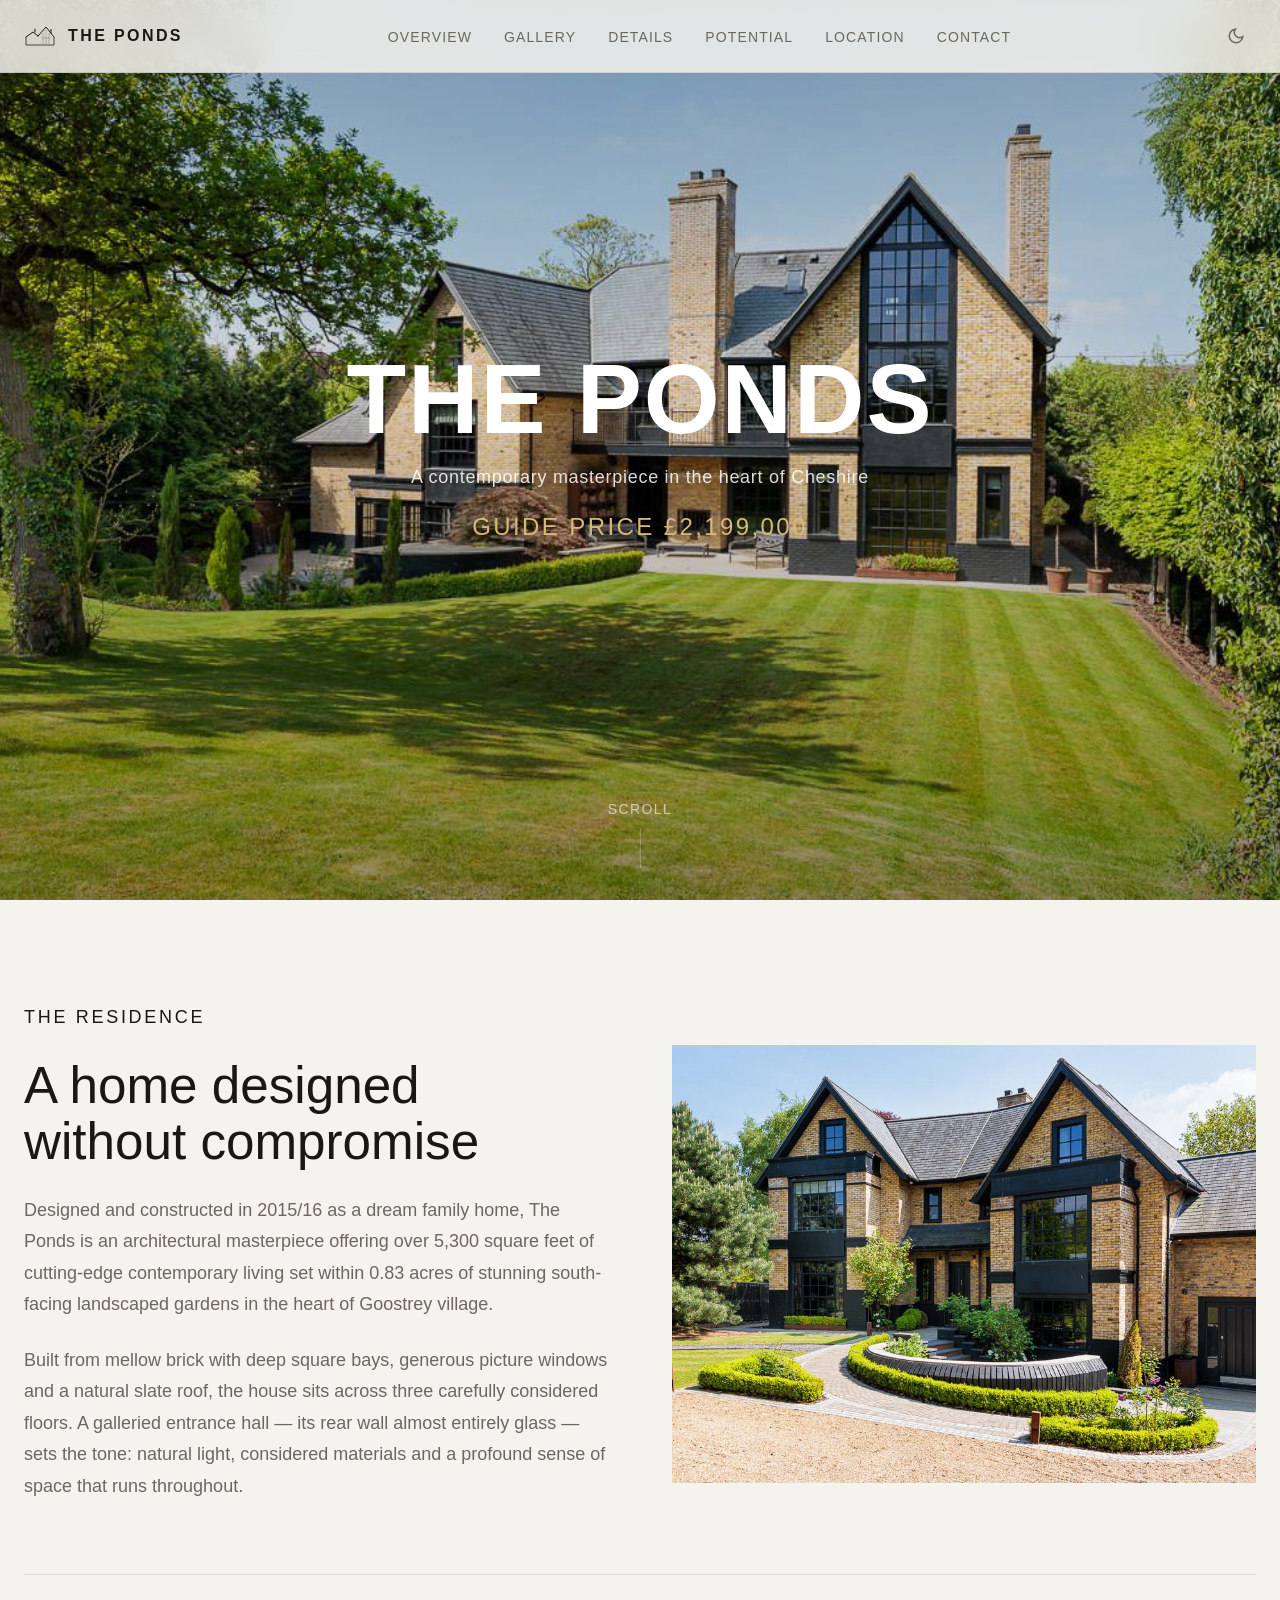
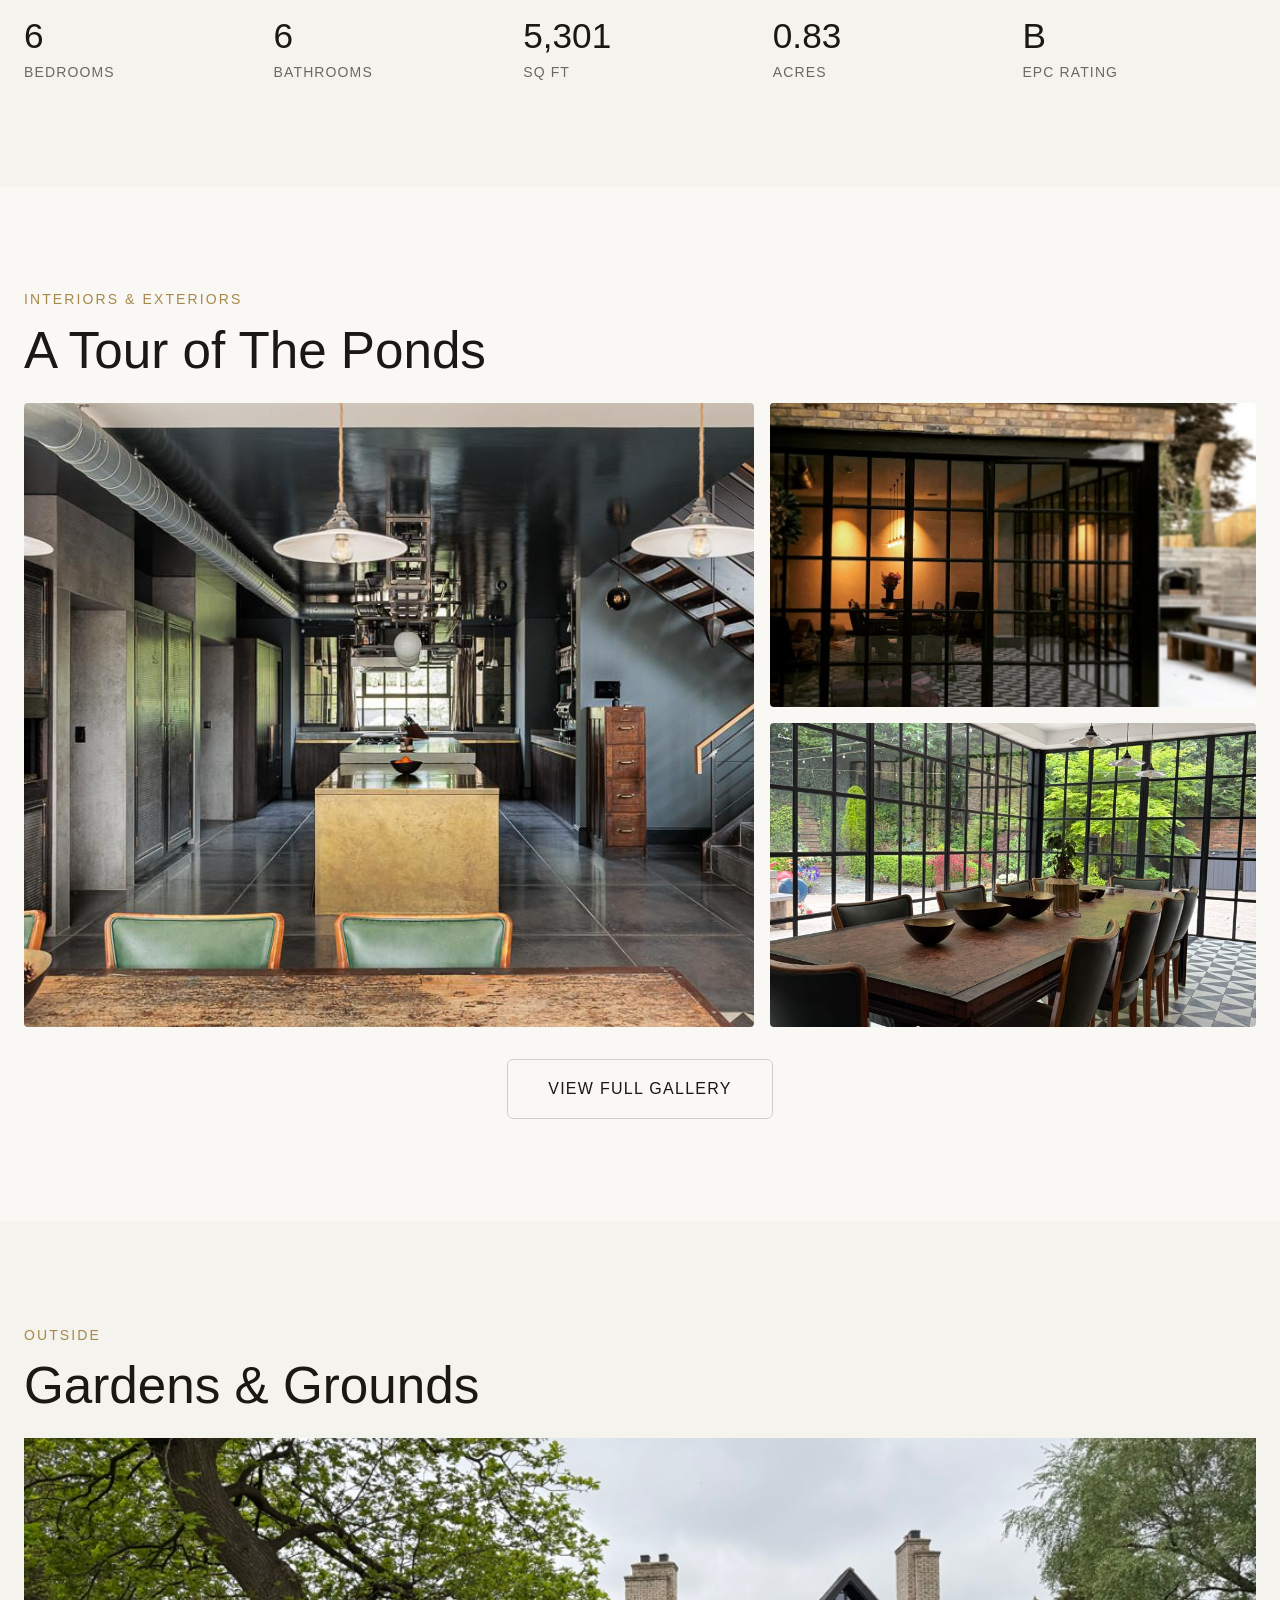
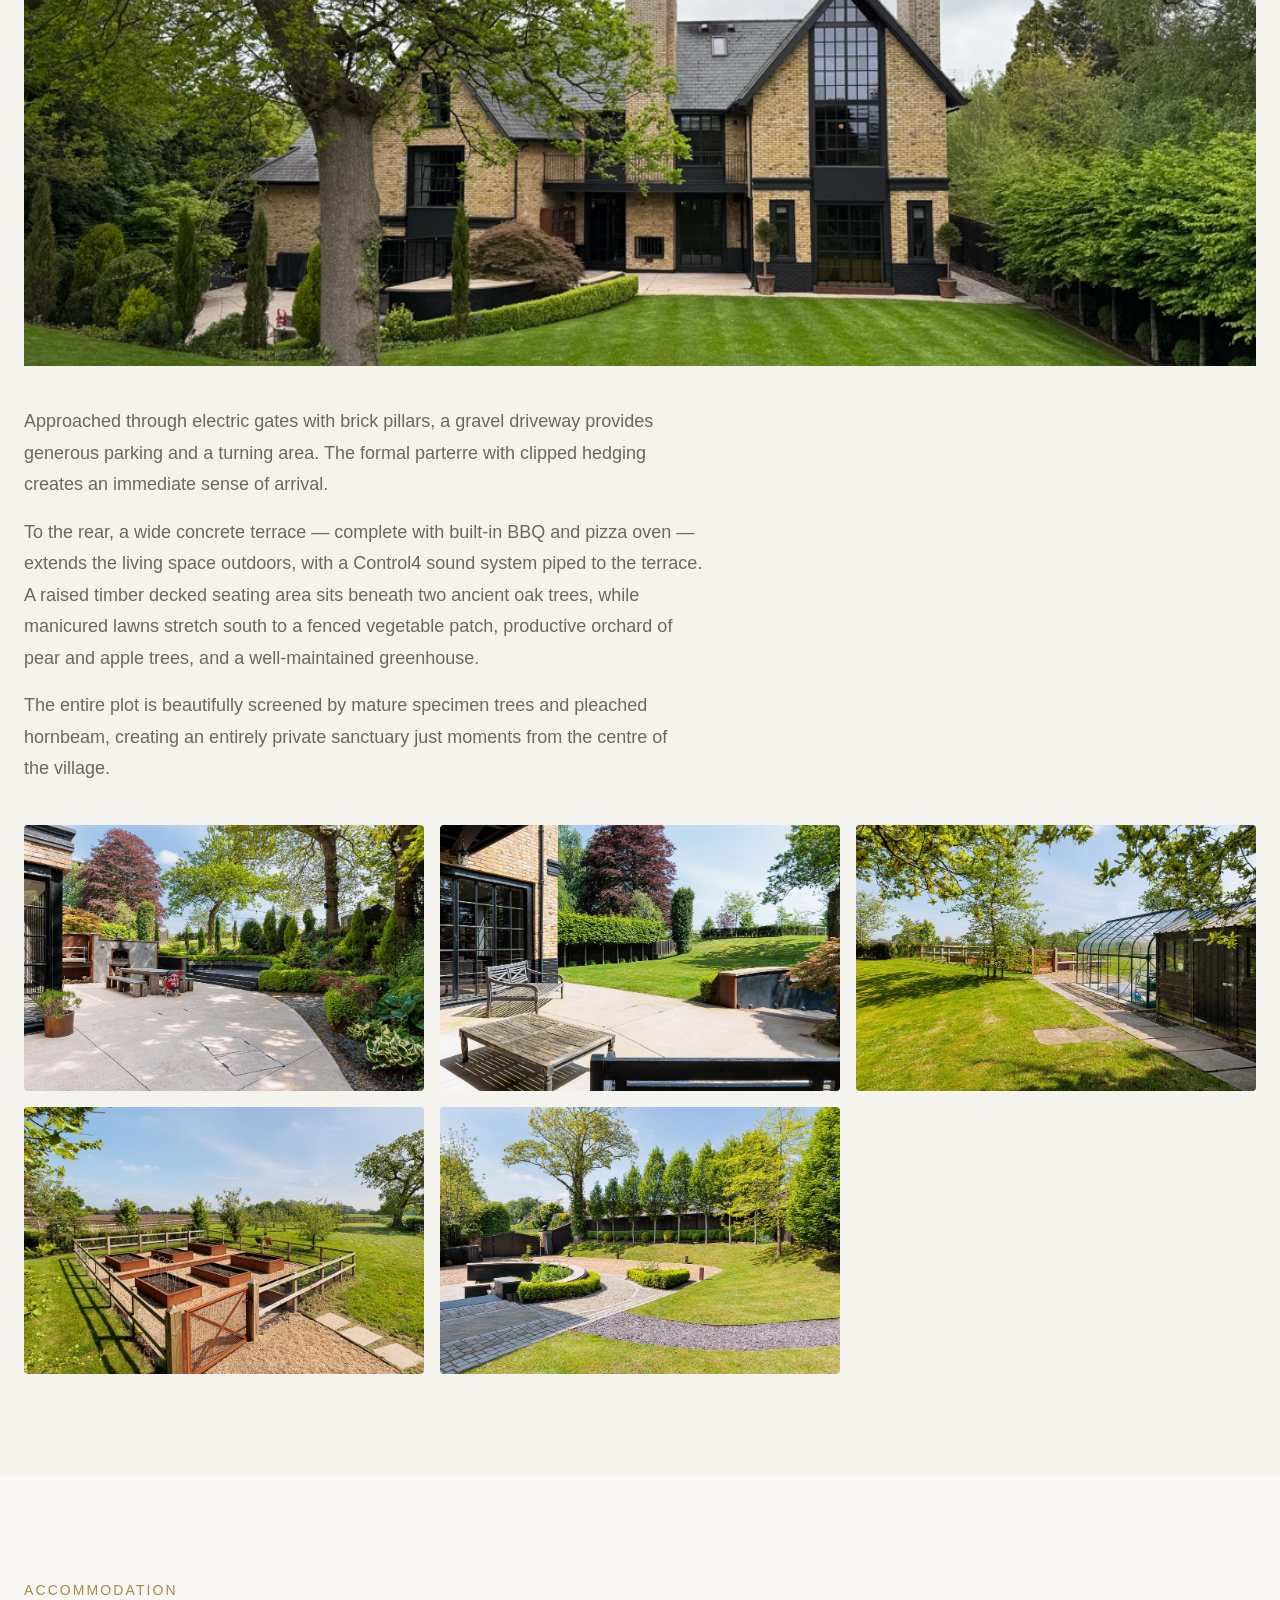
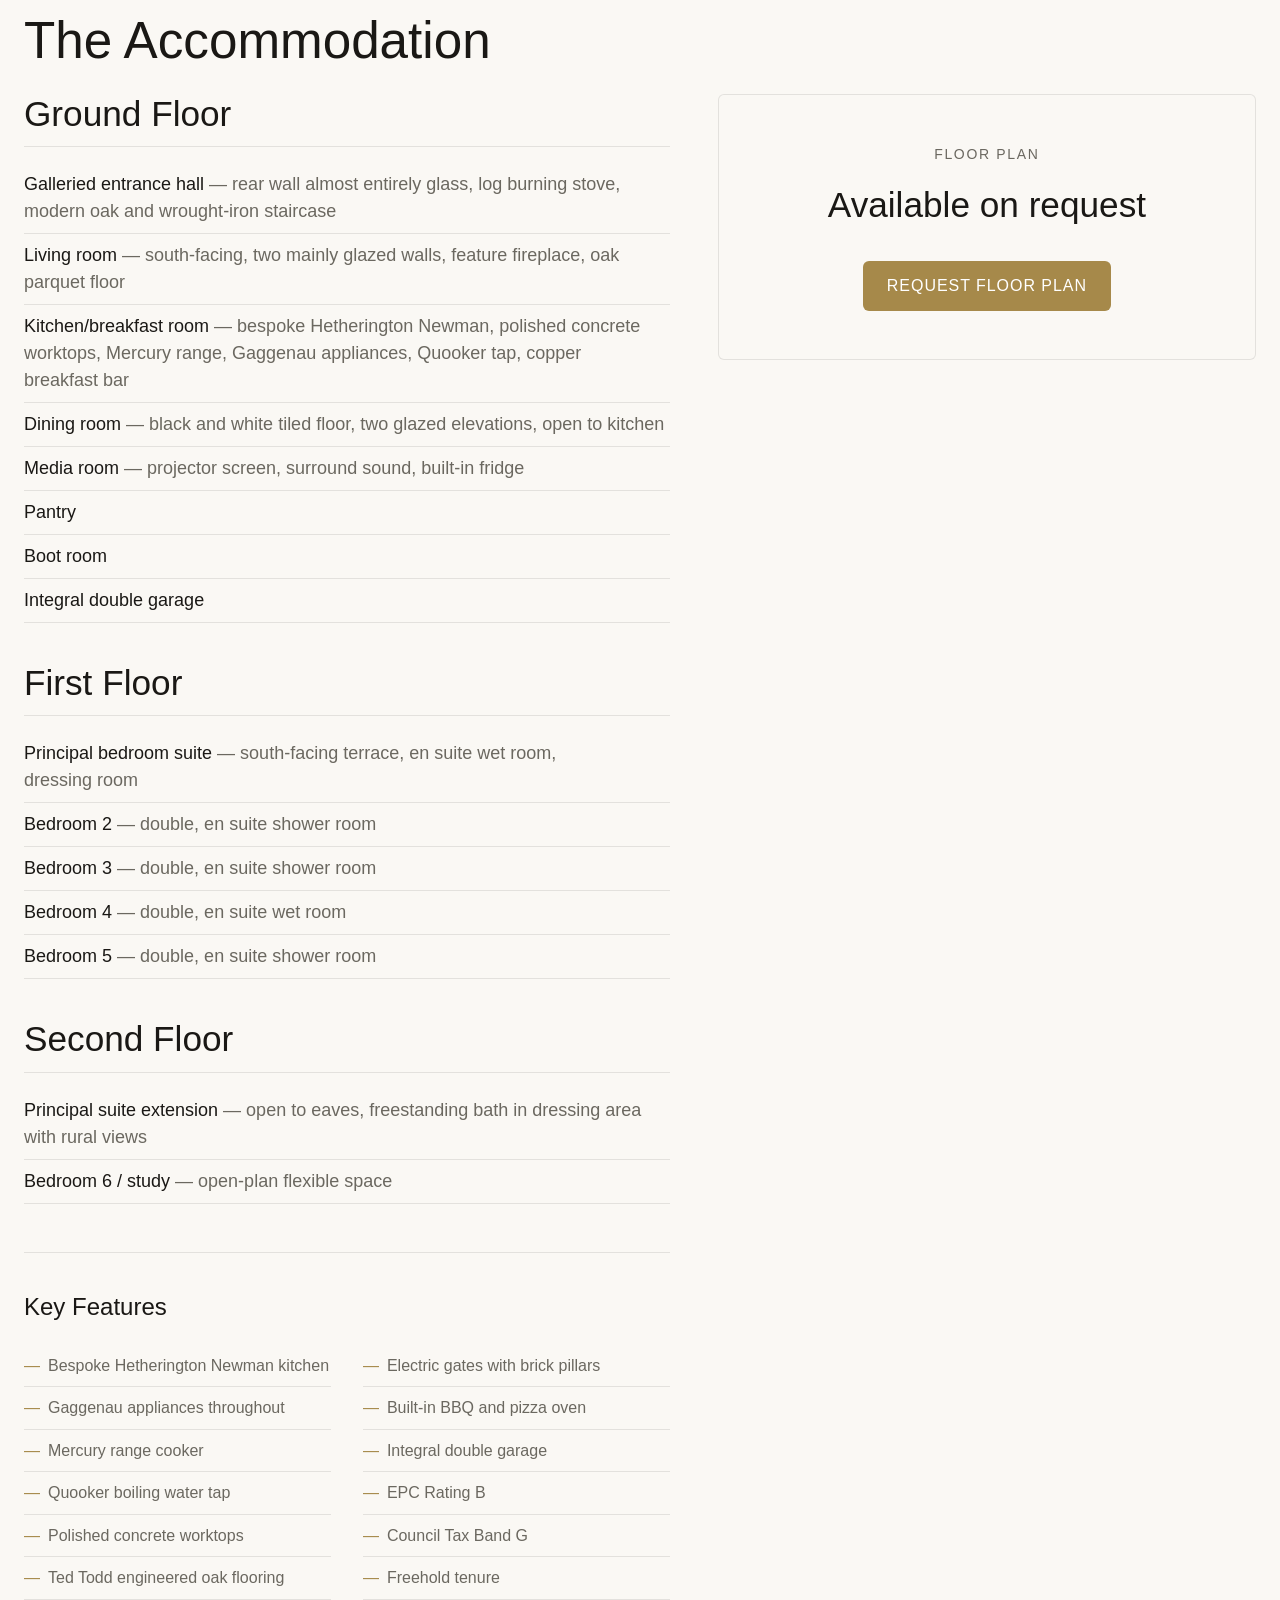
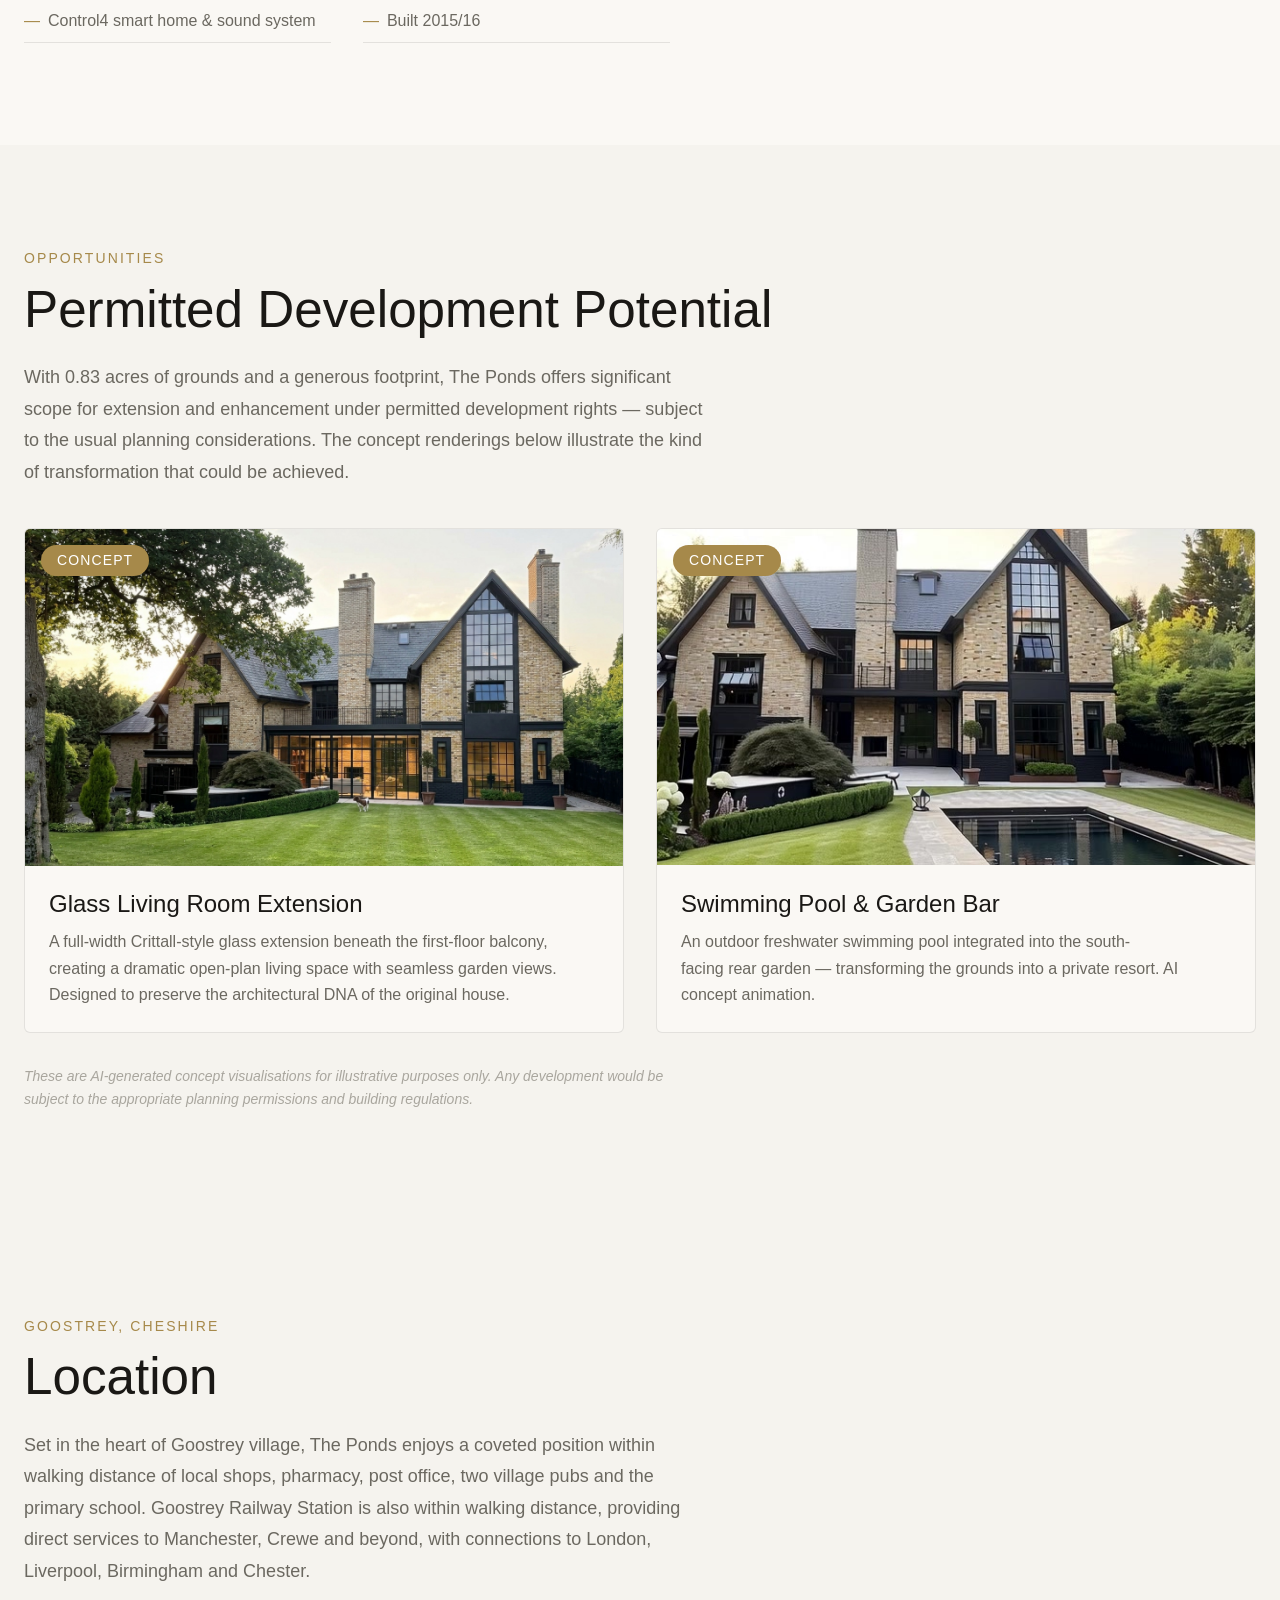
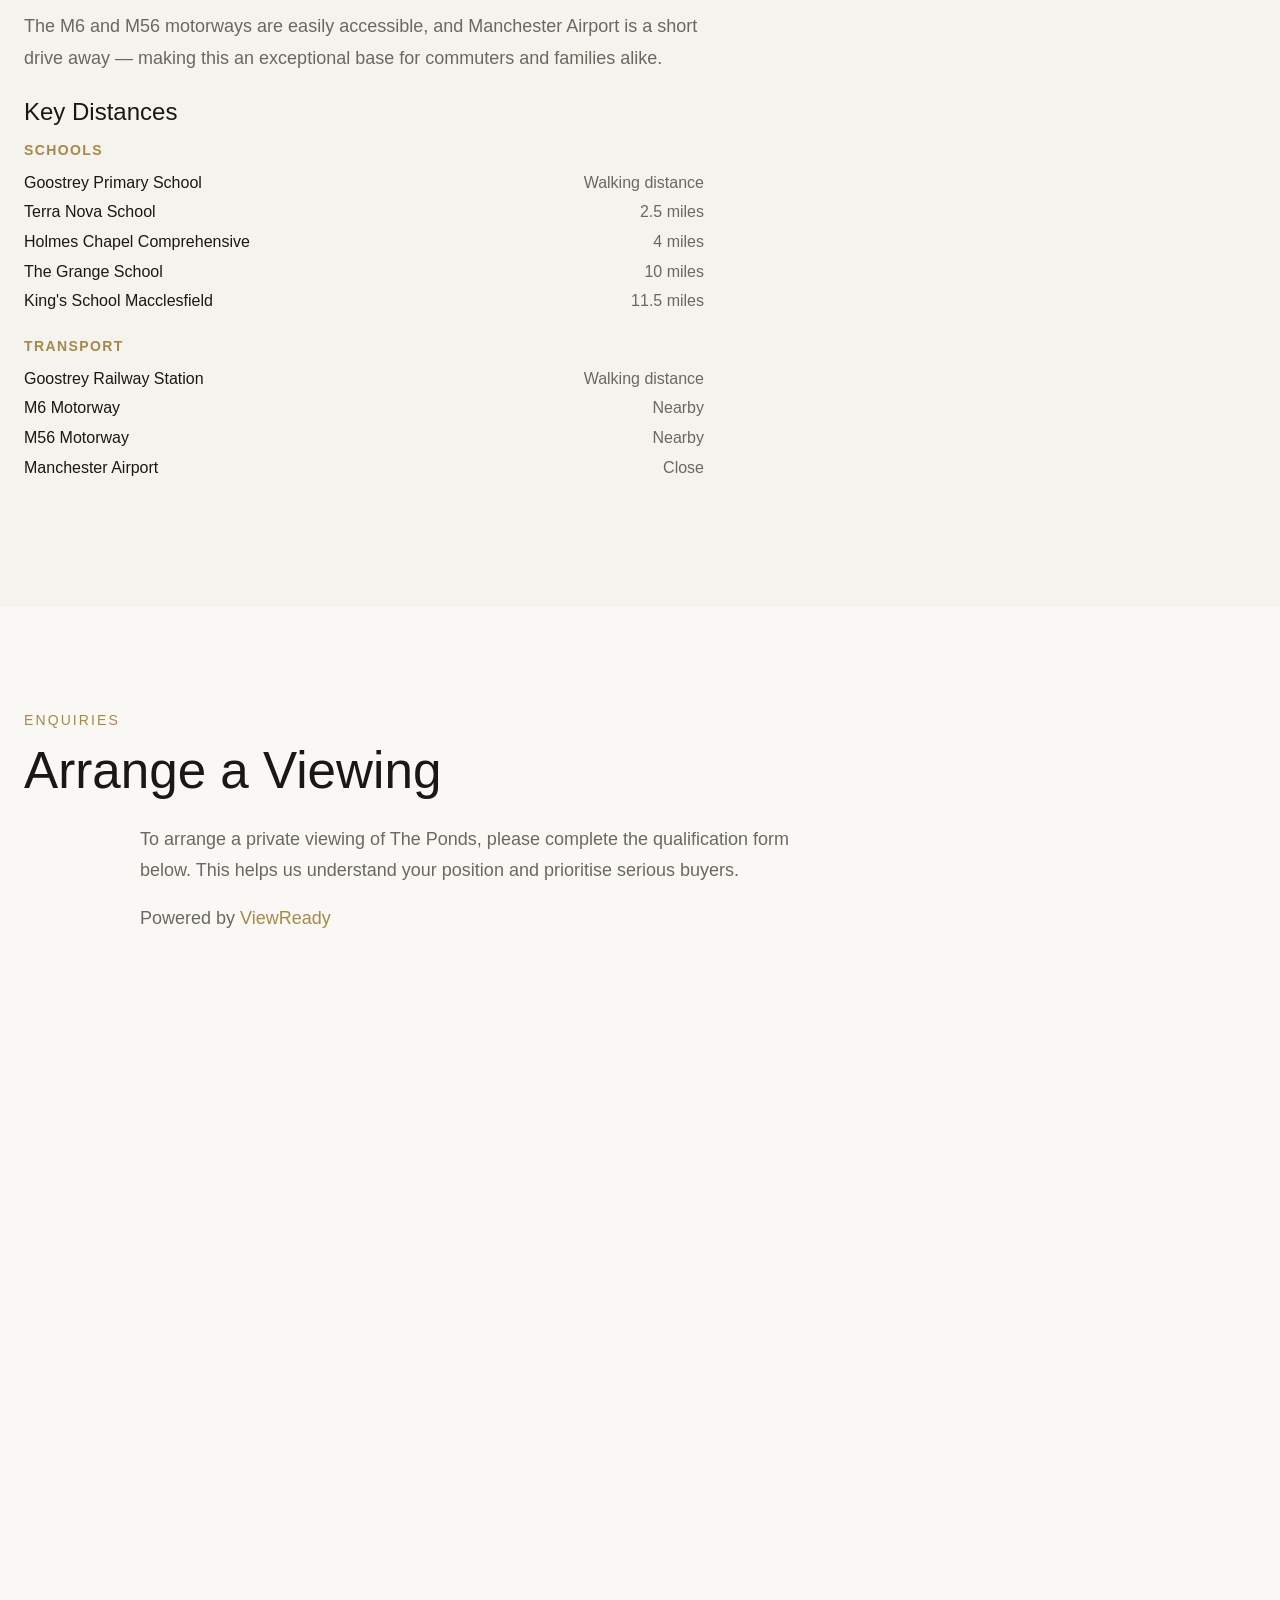
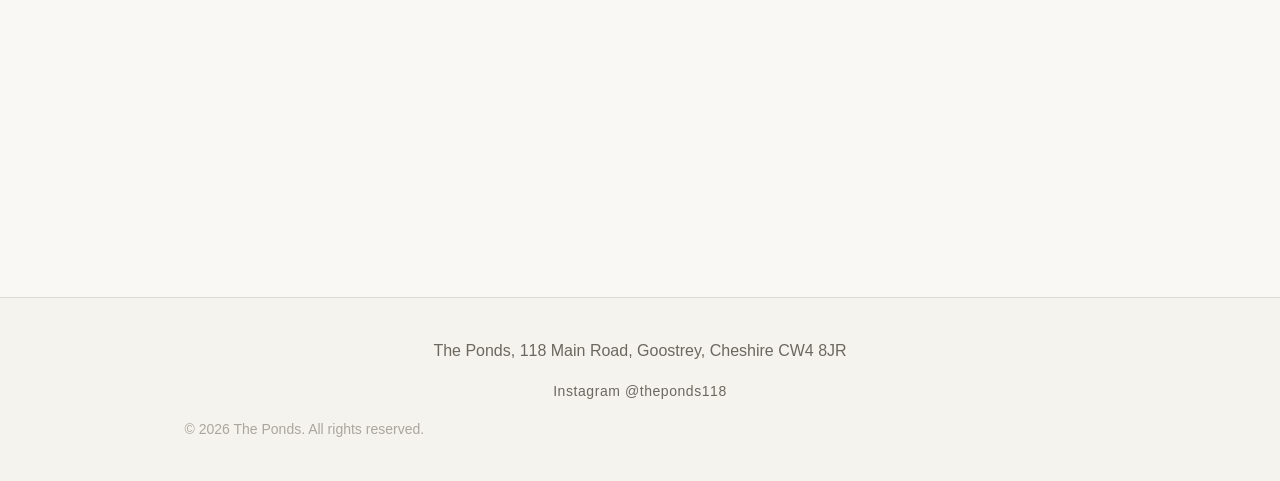
==== commit 0a97b668: "Remove location map iframe from Location section" ====
--- a/index.html
+++ b/index.html
@@ -385,11 +385,7 @@
       <p class="section-label fade-in">Goostrey, Cheshire</p>
       <h2 class="section-title fade-in">Location</h2>
 
-      <div class="location-grid fade-in">
-        <div class="location-map">
-          <iframe src="https://www.openstreetmap.org/export/embed.html?bbox=-2.33%2C53.21%2C-2.29%2C53.23&layer=mapnik&marker=53.222%2C-2.313" title="Map showing location of The Ponds in Goostrey, Cheshire" loading="lazy"></iframe>
-        </div>
-
+      <div class="location-grid fade-in location-grid--no-map">
         <div class="location-text">
           <p>Set in the heart of Goostrey village, The Ponds enjoys a coveted position within walking distance of local shops, pharmacy, post office, two village pubs and the primary school. Goostrey Railway Station is also within walking distance, providing direct services to Manchester, Crewe and beyond, with connections to London, Liverpool, Birmingham and Chester.</p>
           <p>The M6 and M56 motorways are easily accessible, and Manchester Airport is a short drive away — making this an exceptional base for commuters and families alike.</p>
--- a/style.css
+++ b/style.css
@@ -989,6 +989,10 @@
     grid-template-columns: 1fr 1fr;
     gap: var(--space-16);
     align-items: start;
+  }
+  .location-grid--no-map {
+    grid-template-columns: 1fr;
+    max-width: var(--content-narrow);
   }
 }
 
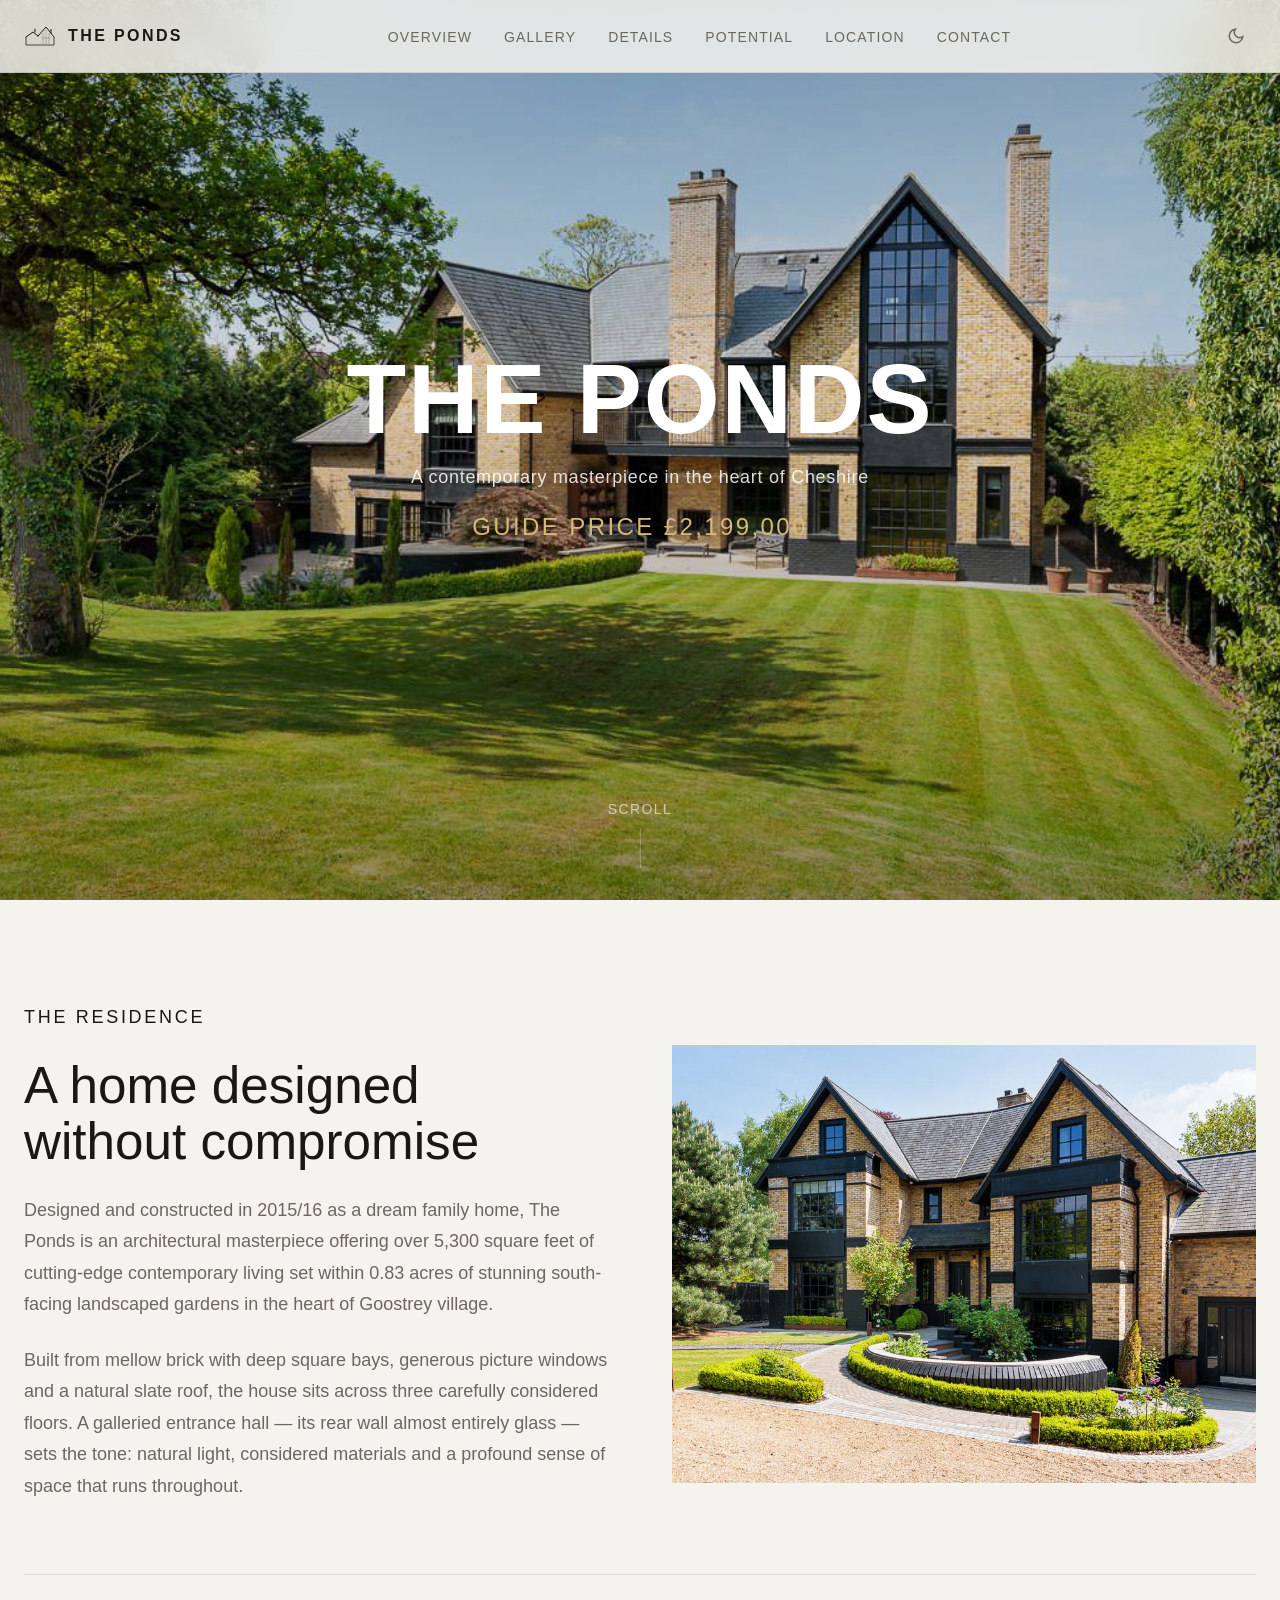
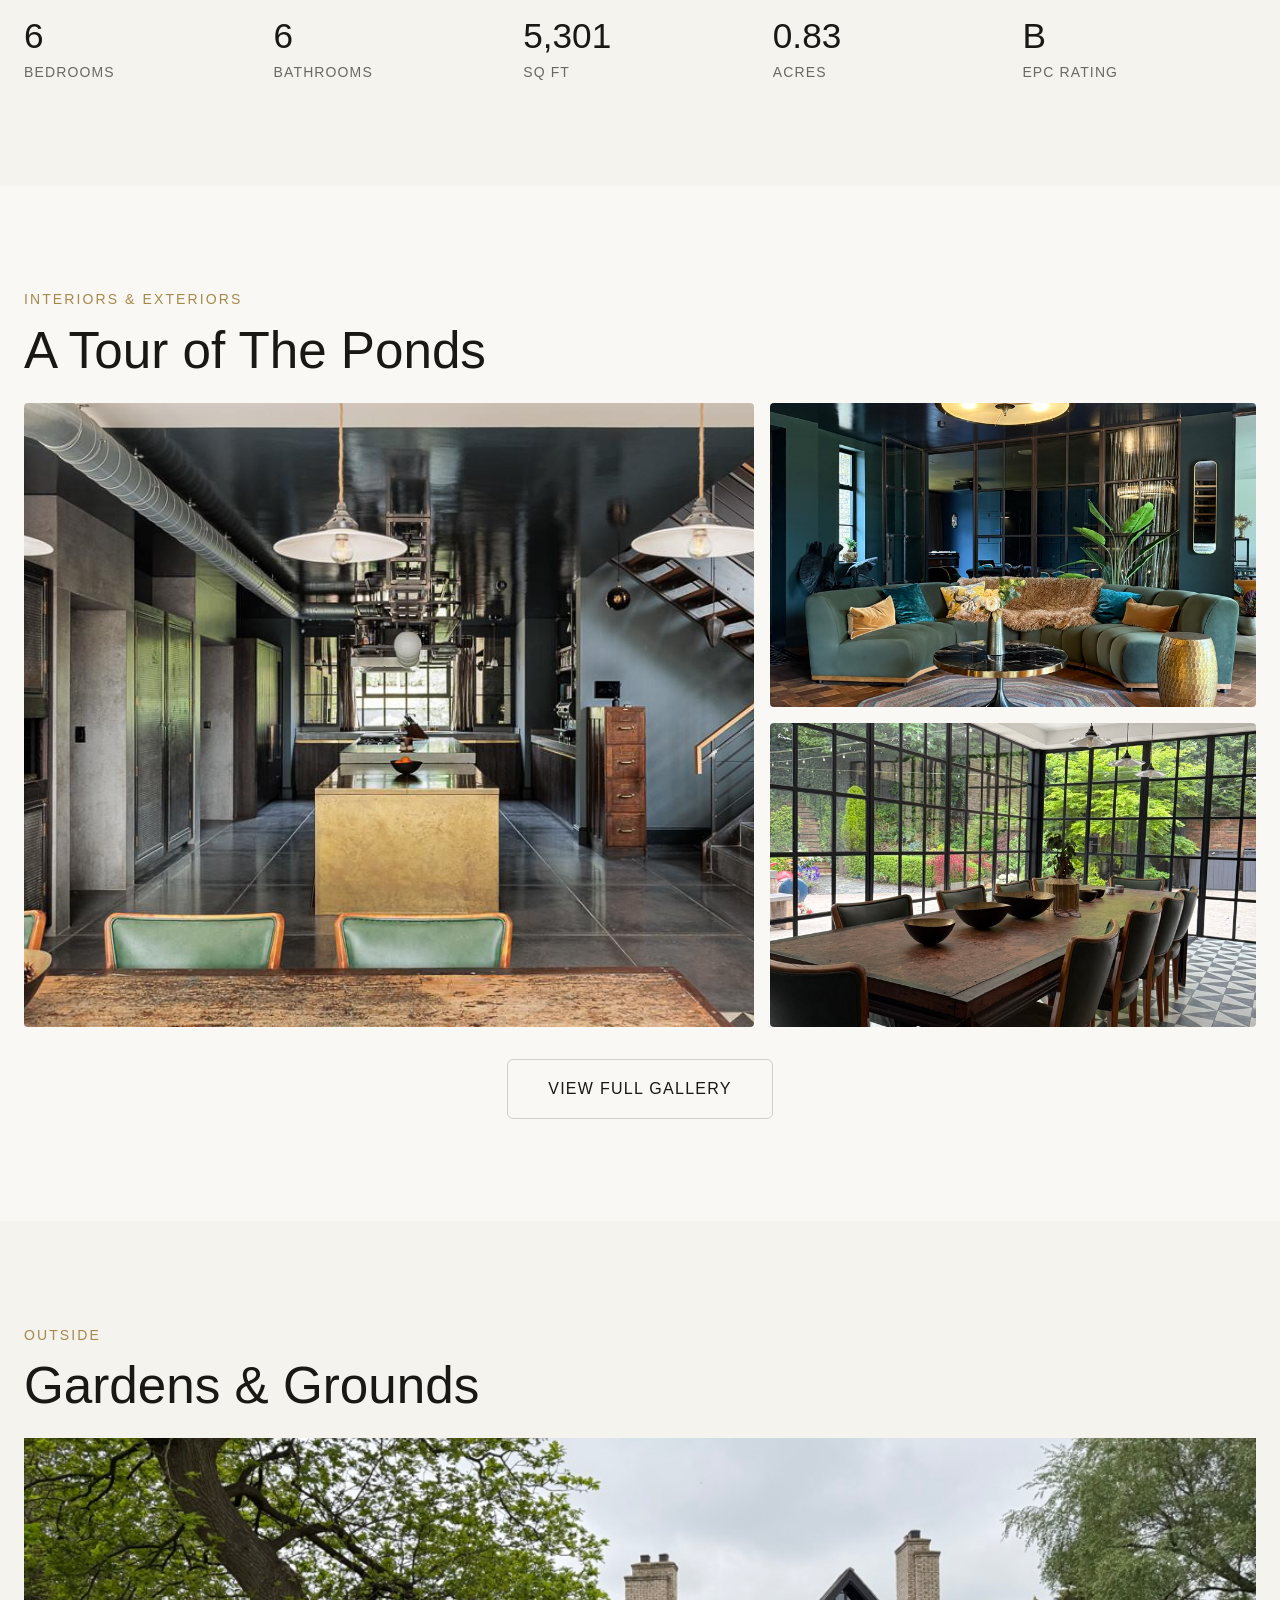
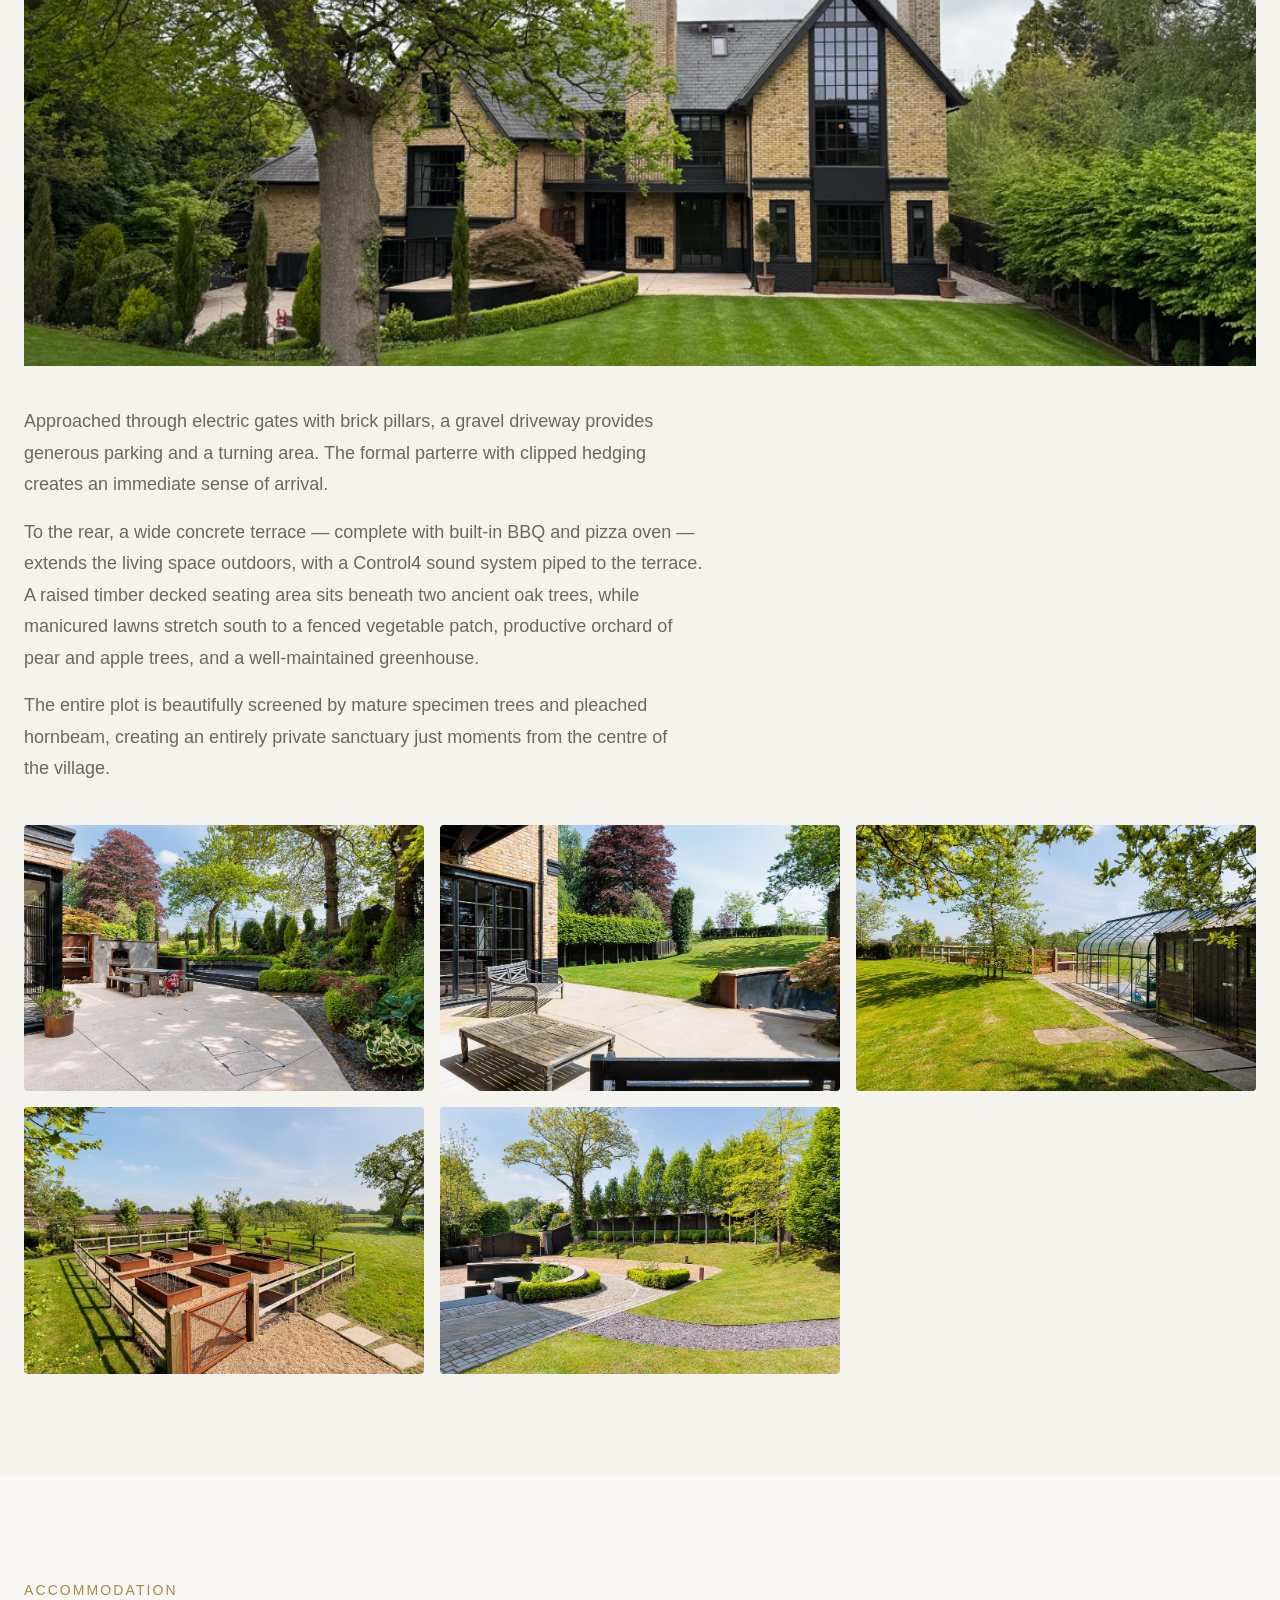
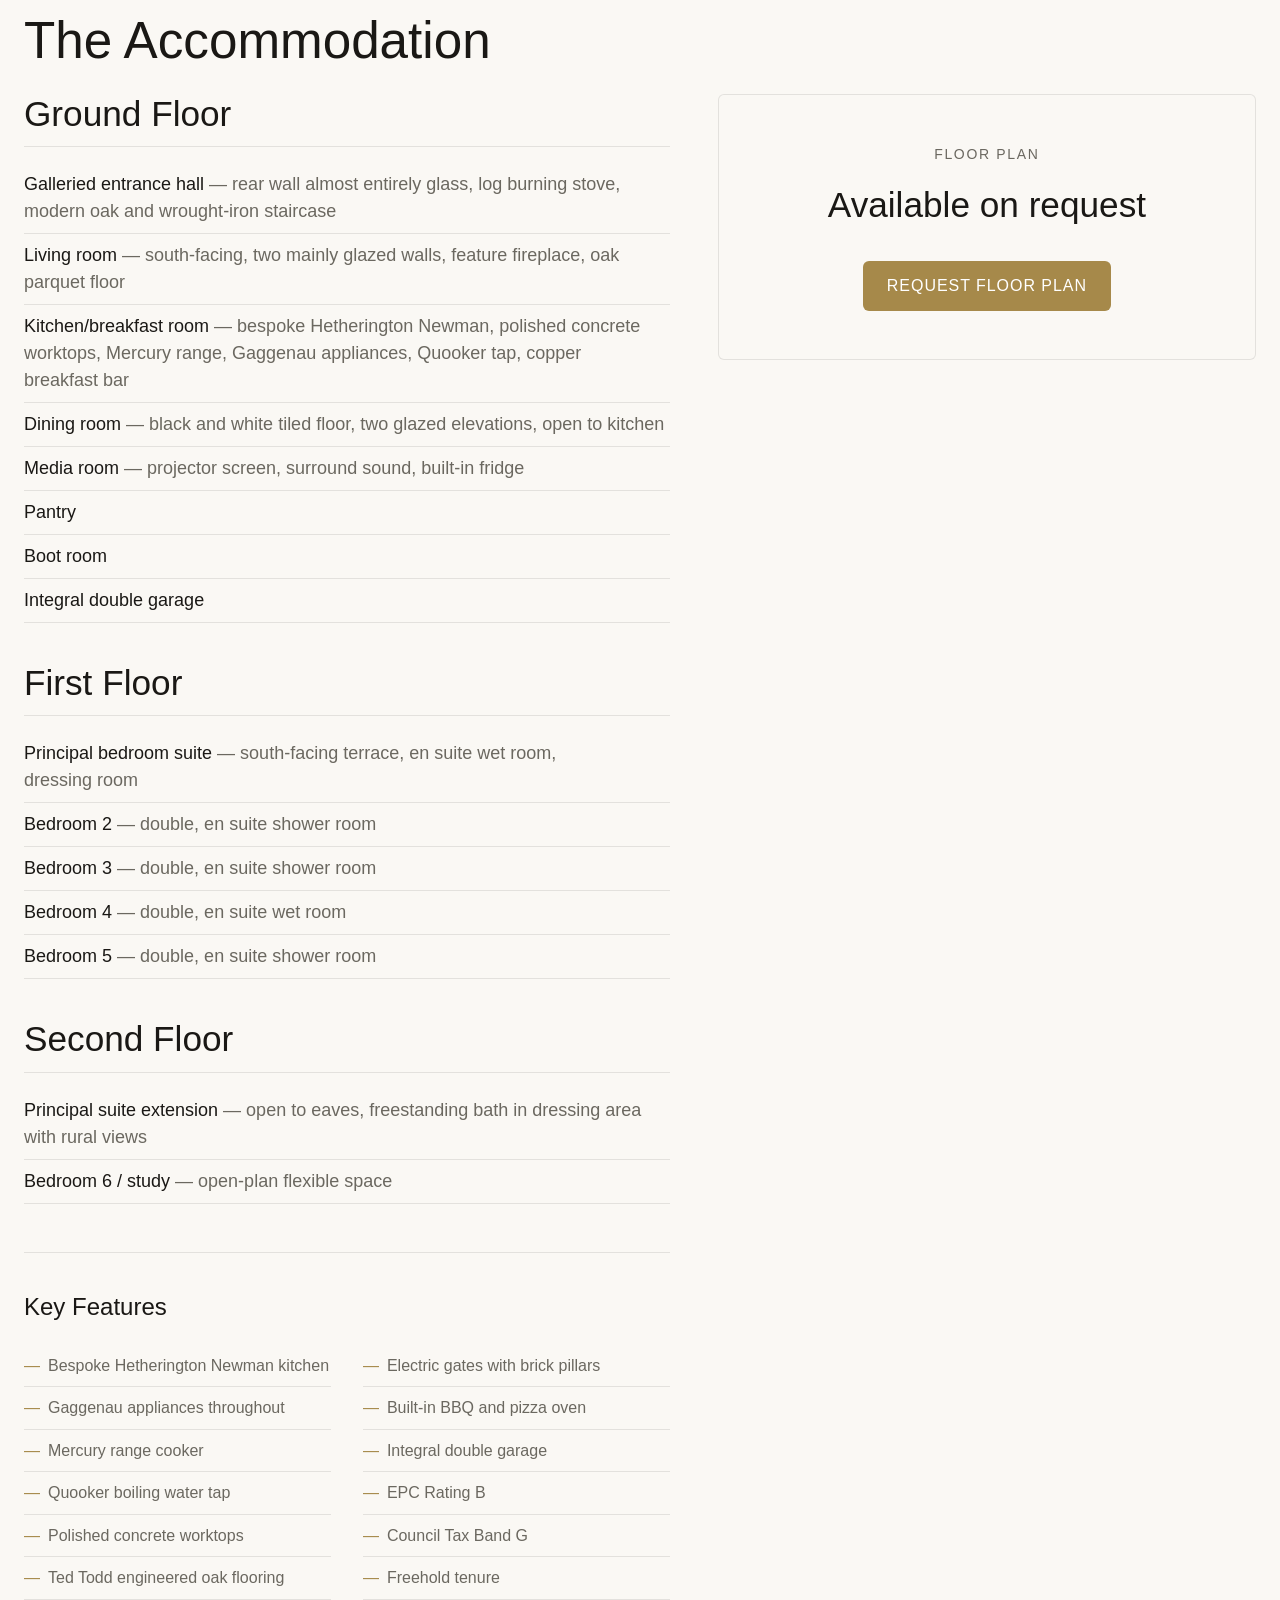
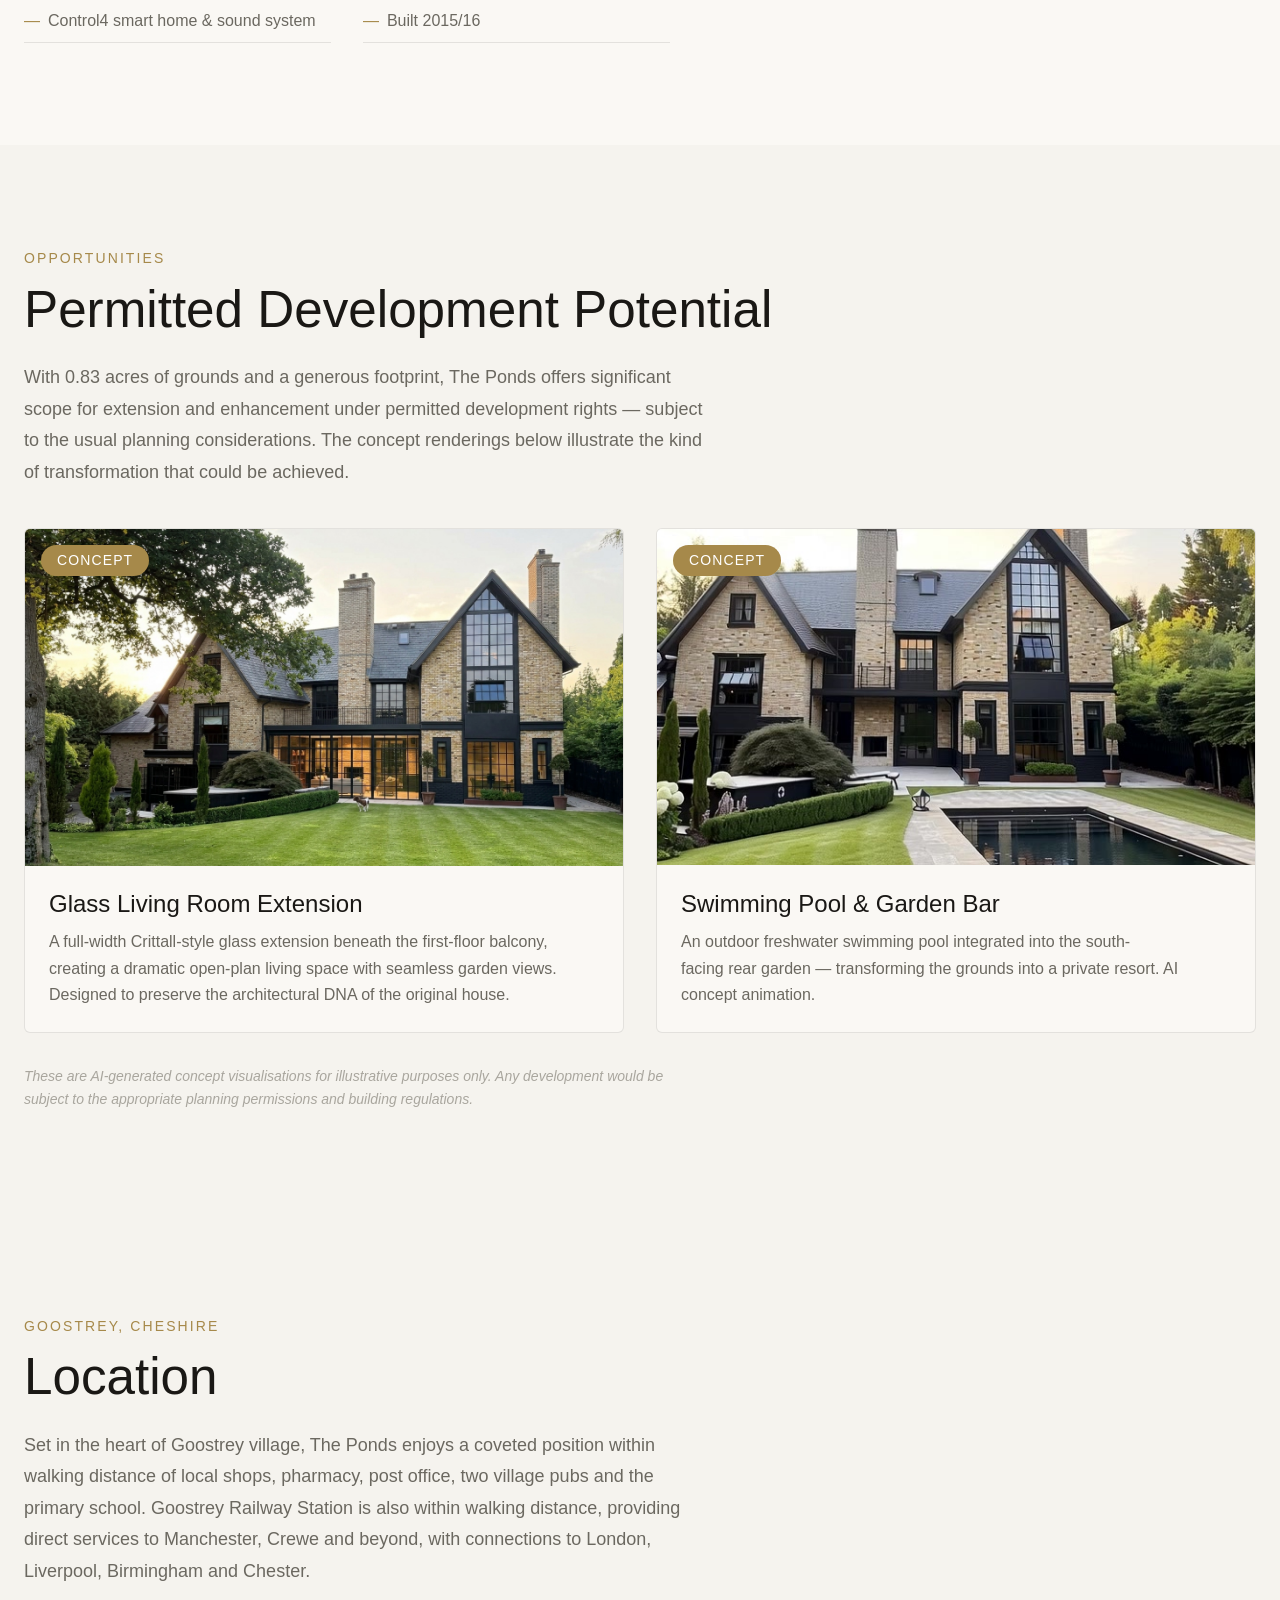
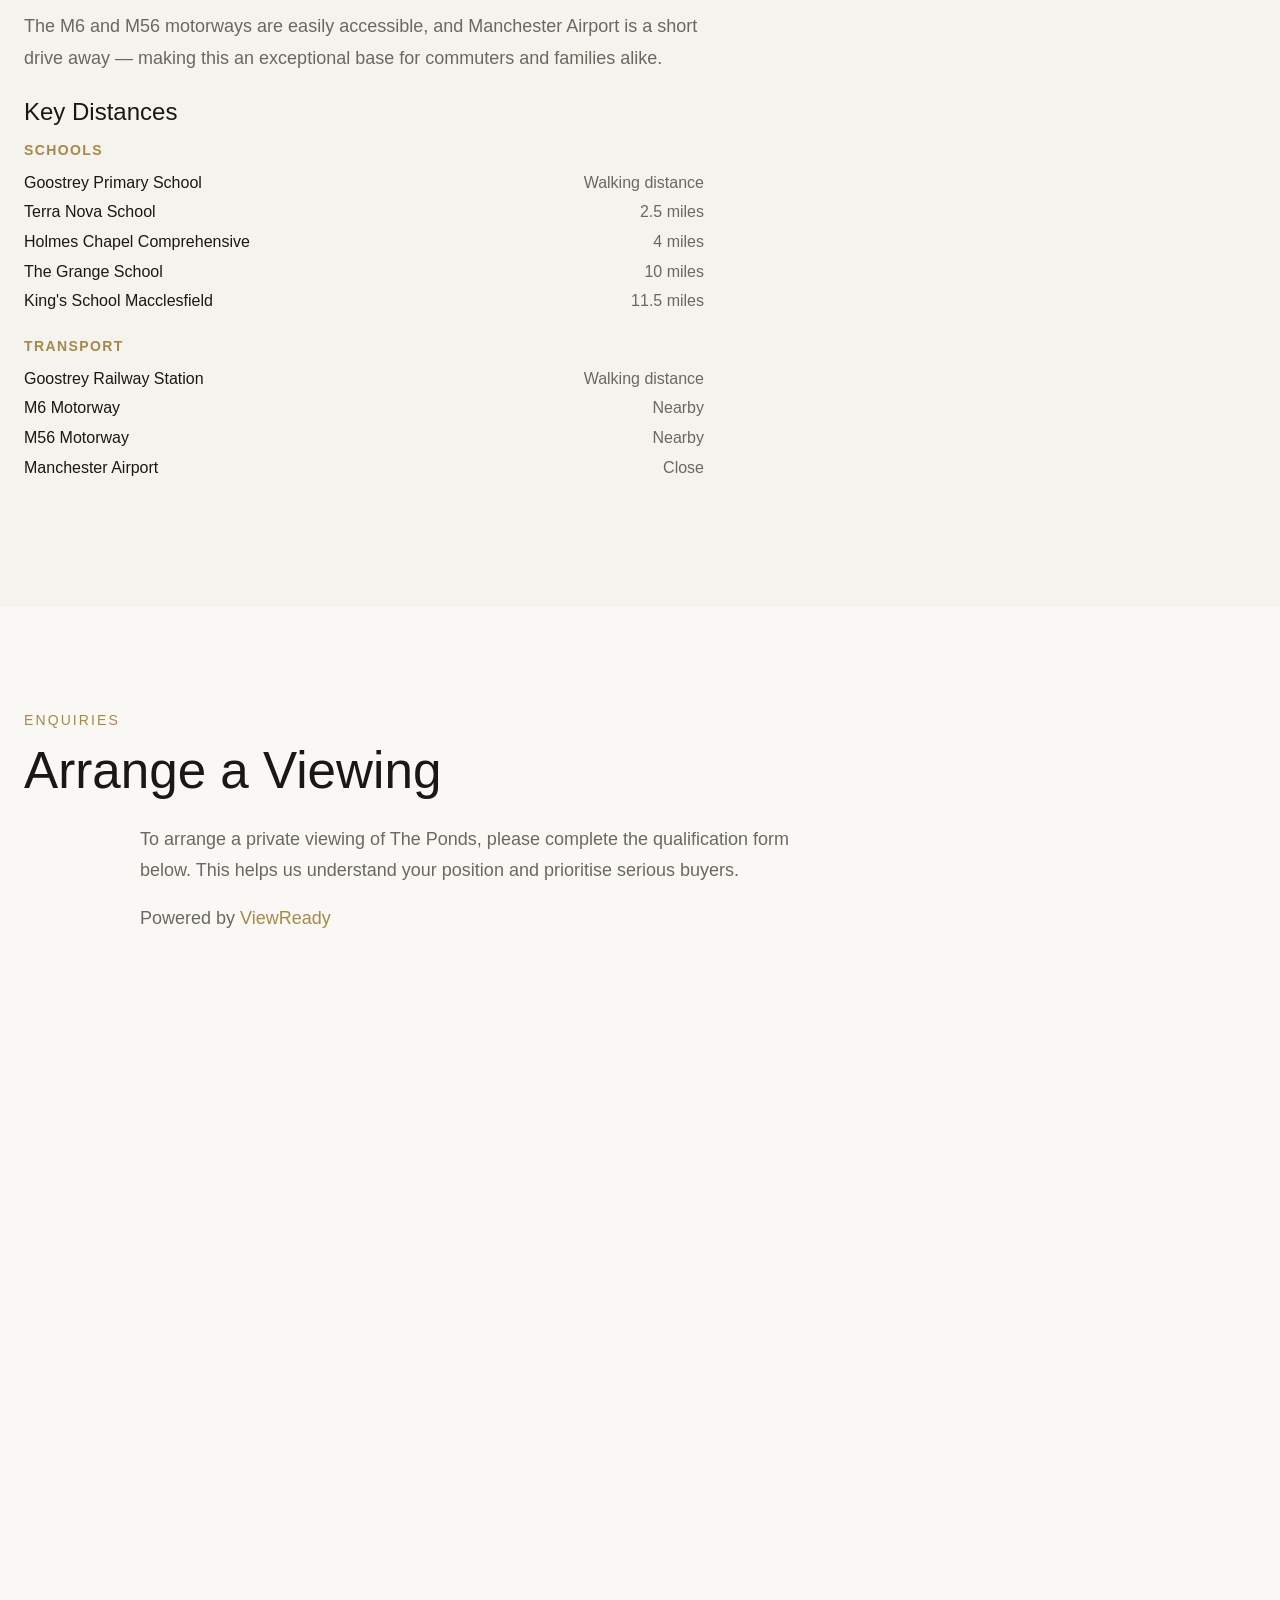
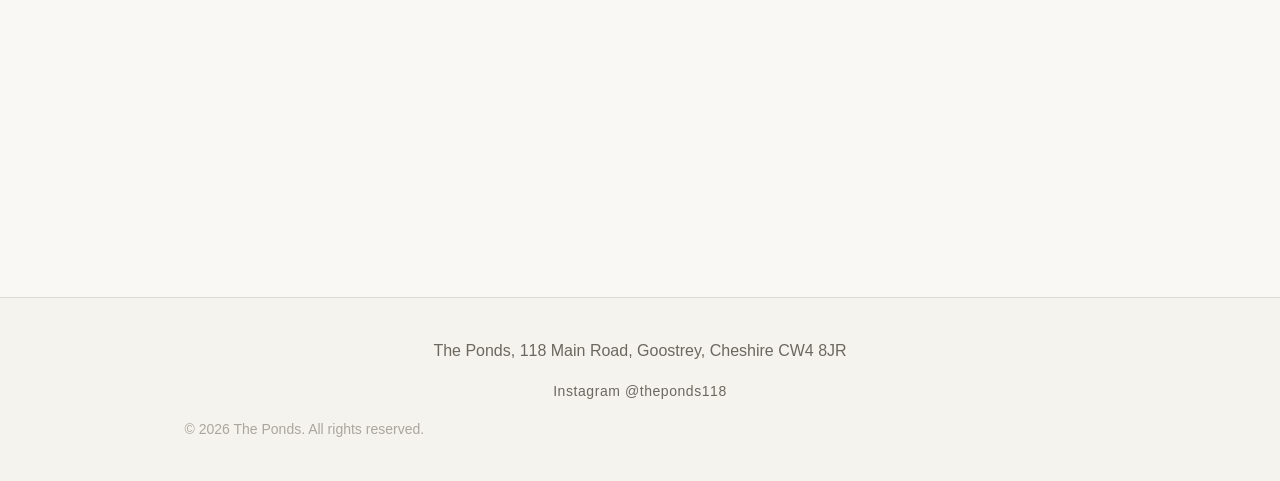
==== commit 6edbced9: "Update homepage gallery teaser: kitchen, reception, dining" ====
--- a/index.html
+++ b/index.html
@@ -219,7 +219,7 @@
           <img src="./assets/images/kitchen-1.jpg" alt="Bespoke Hetherington Newman kitchen" loading="lazy" width="800" height="600">
         </figure>
         <figure class="teaser-img">
-          <img src="./assets/images/instagram/17847487303281061.jpg" alt="Rear elevation at dusk with Crittall glazing" loading="lazy" width="800" height="600">
+          <img src="./assets/images/may/IMG_2546.jpg" alt="Reception with green velvet curved sofa, art deco chandelier and Crittall garden doors" loading="lazy" width="800" height="600">
         </figure>
         <figure class="teaser-img">
           <img src="./assets/images/may/IMG_2540.jpg" alt="Dining room with Crittall glazing and garden views" loading="lazy" width="800" height="600">
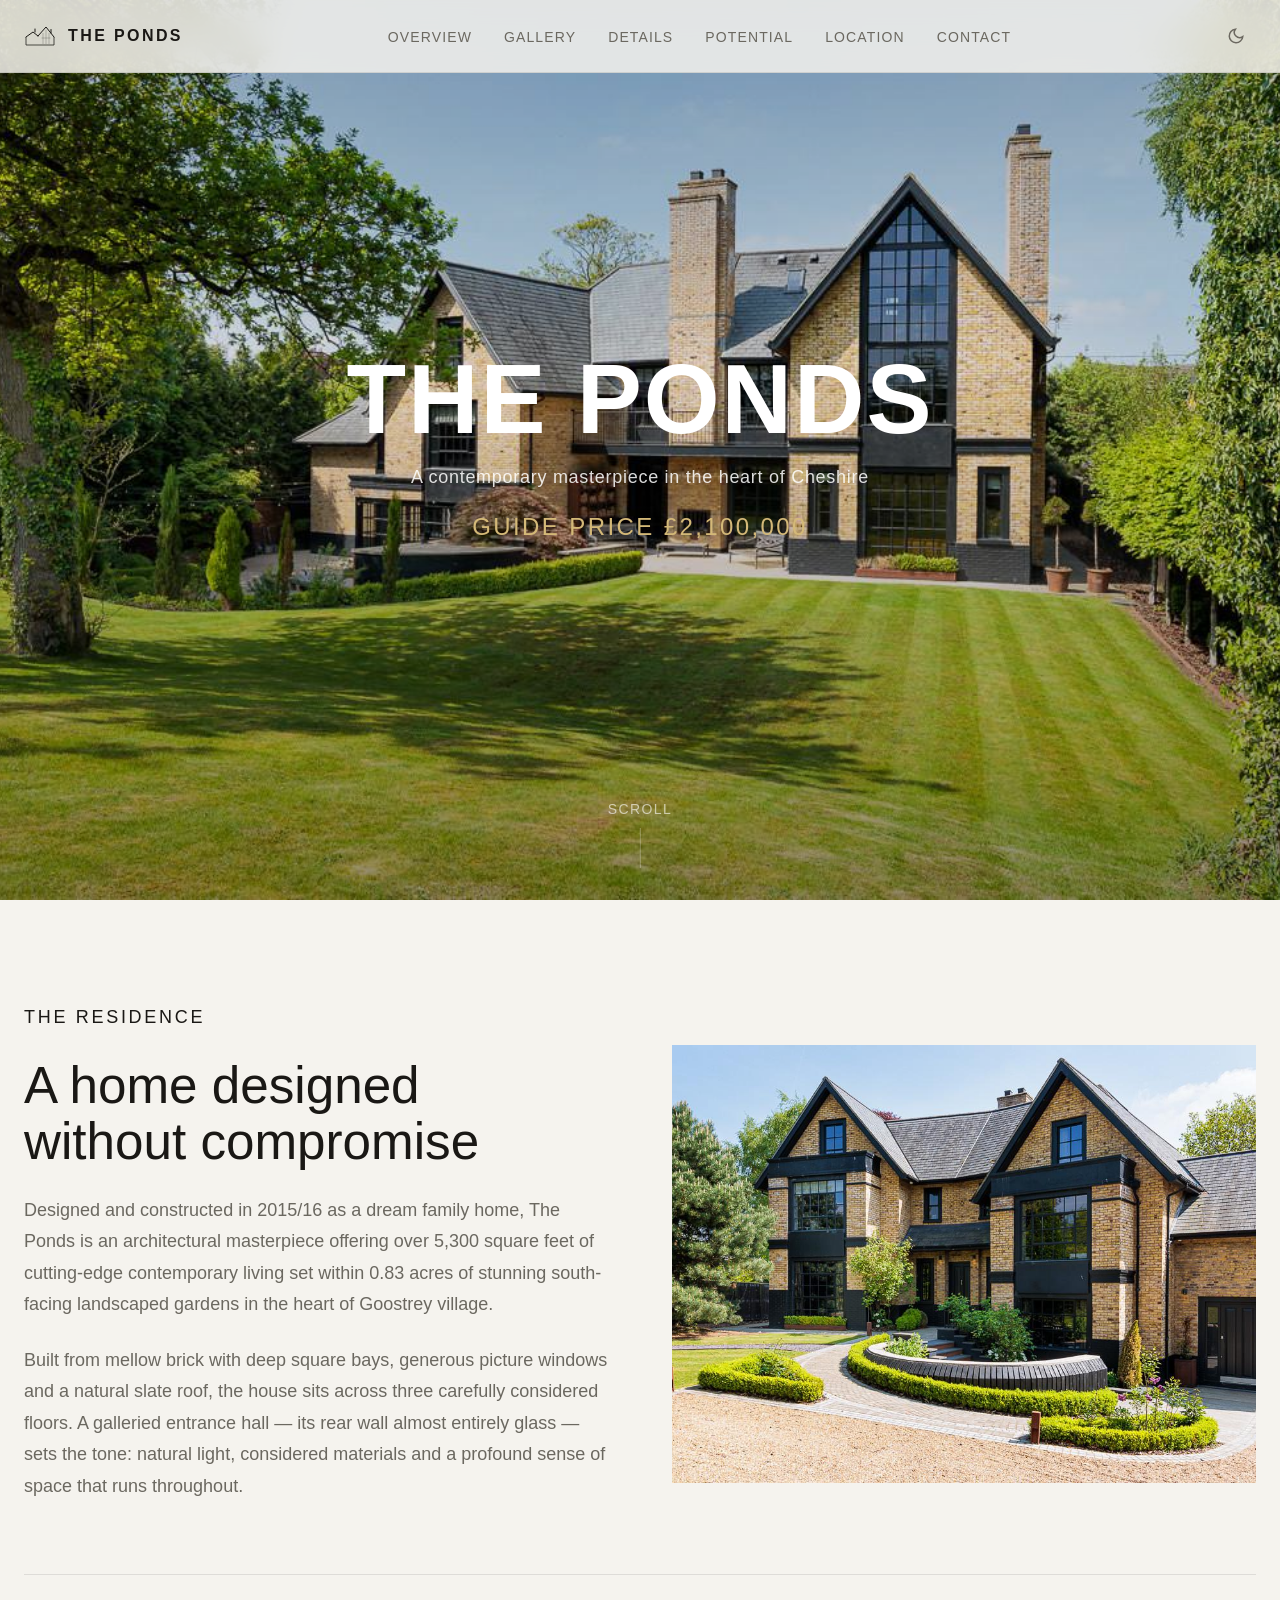
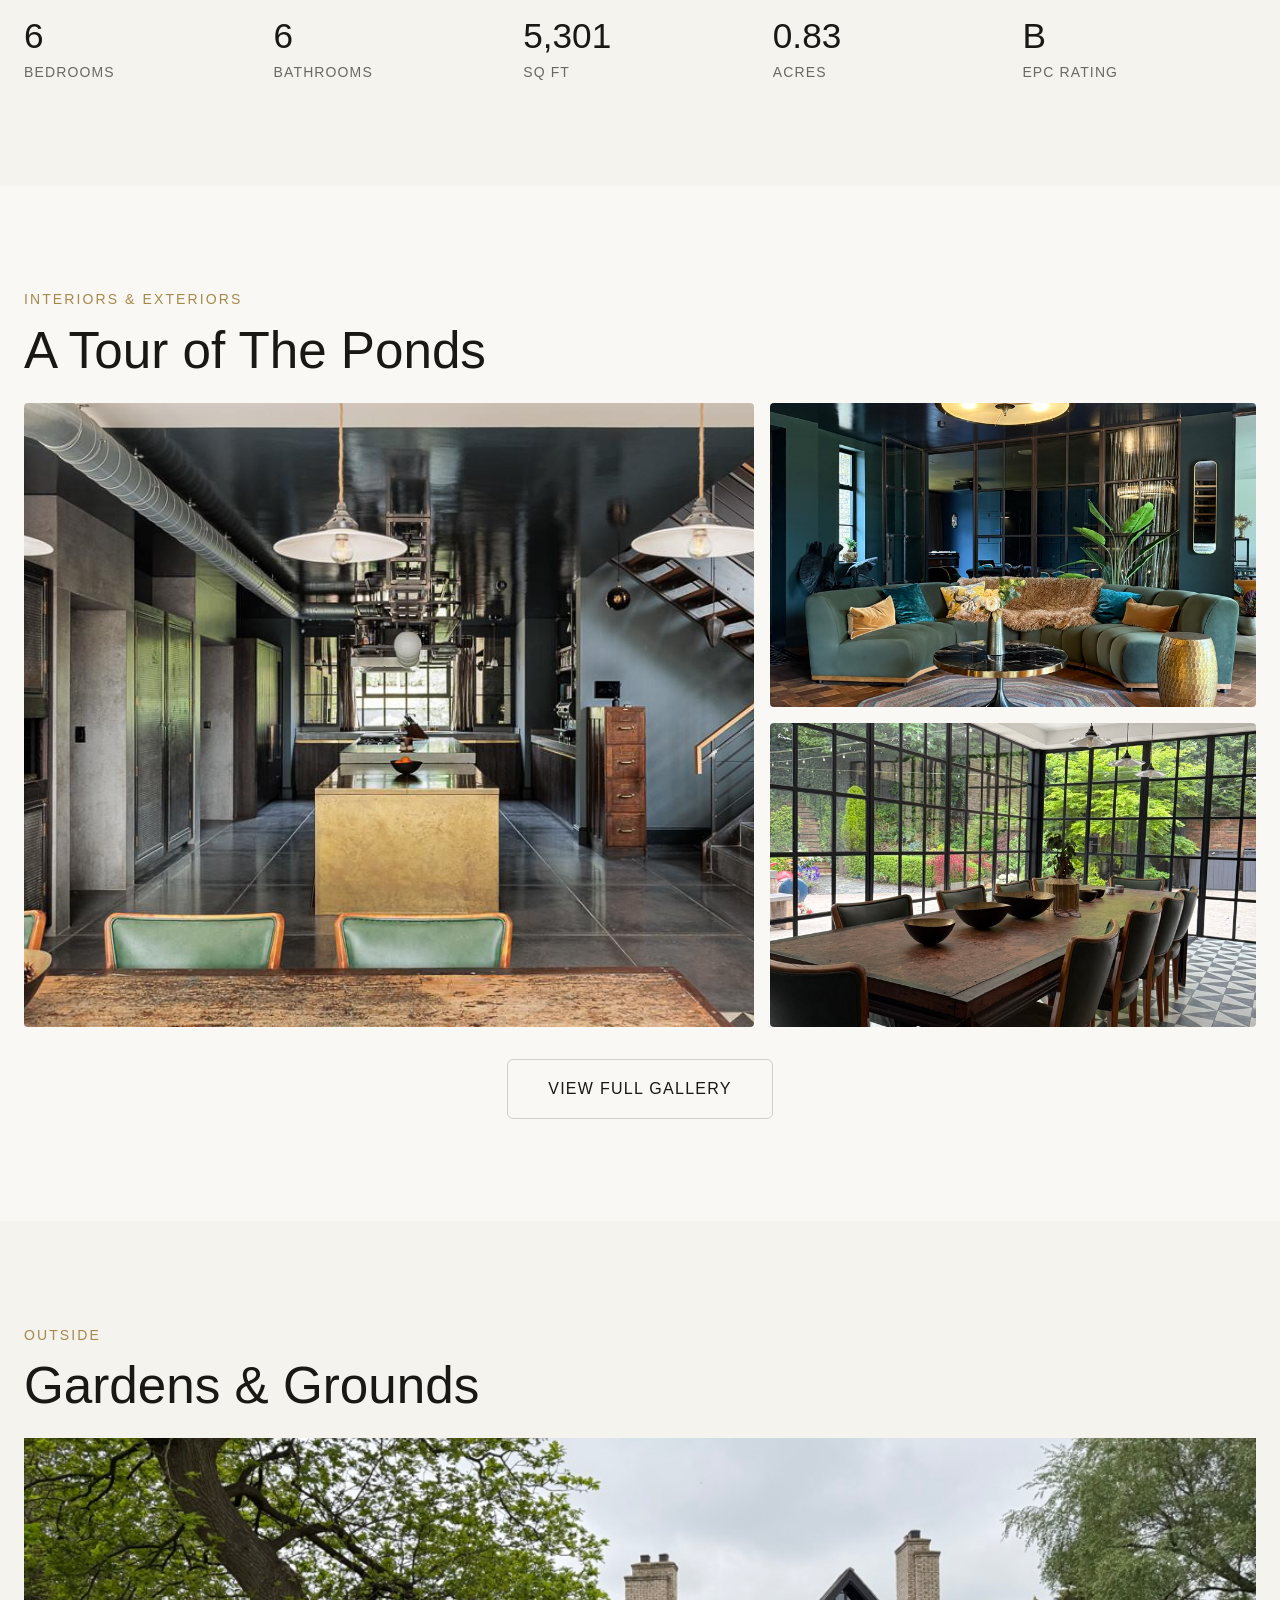
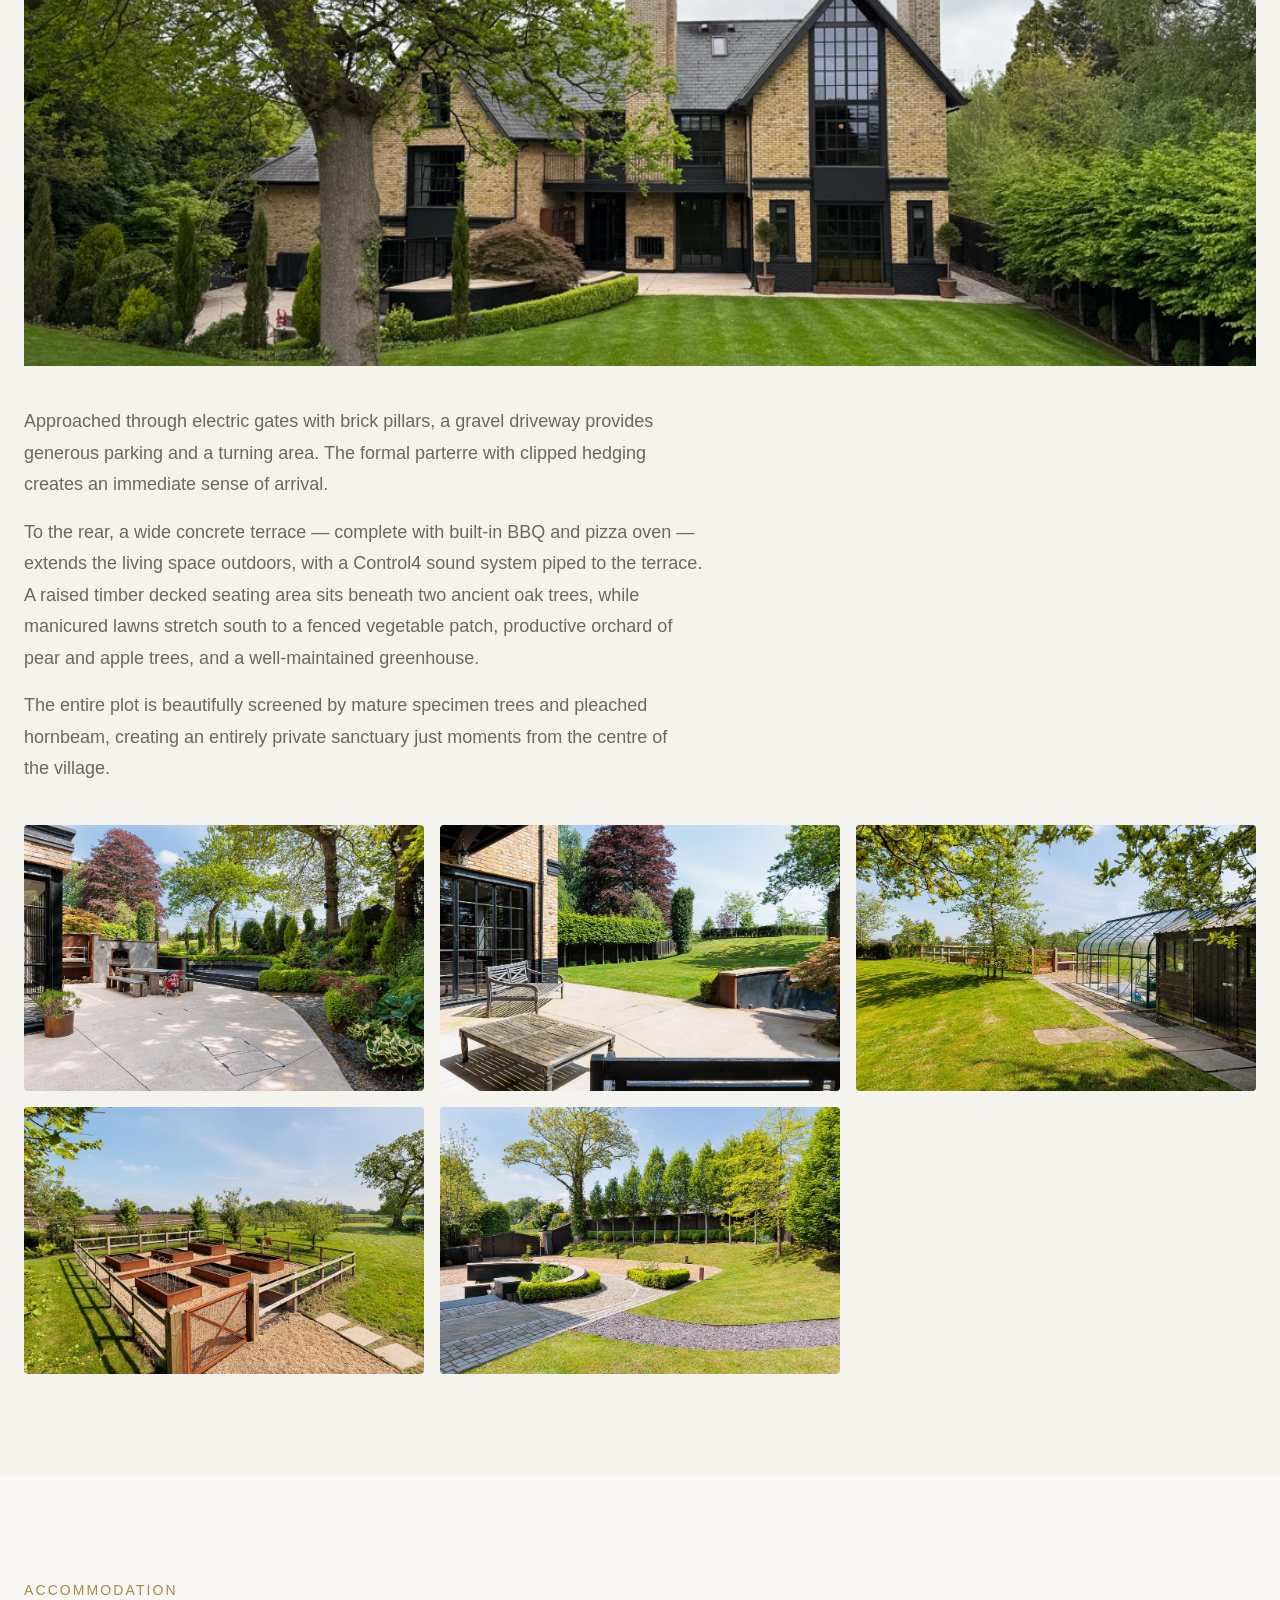
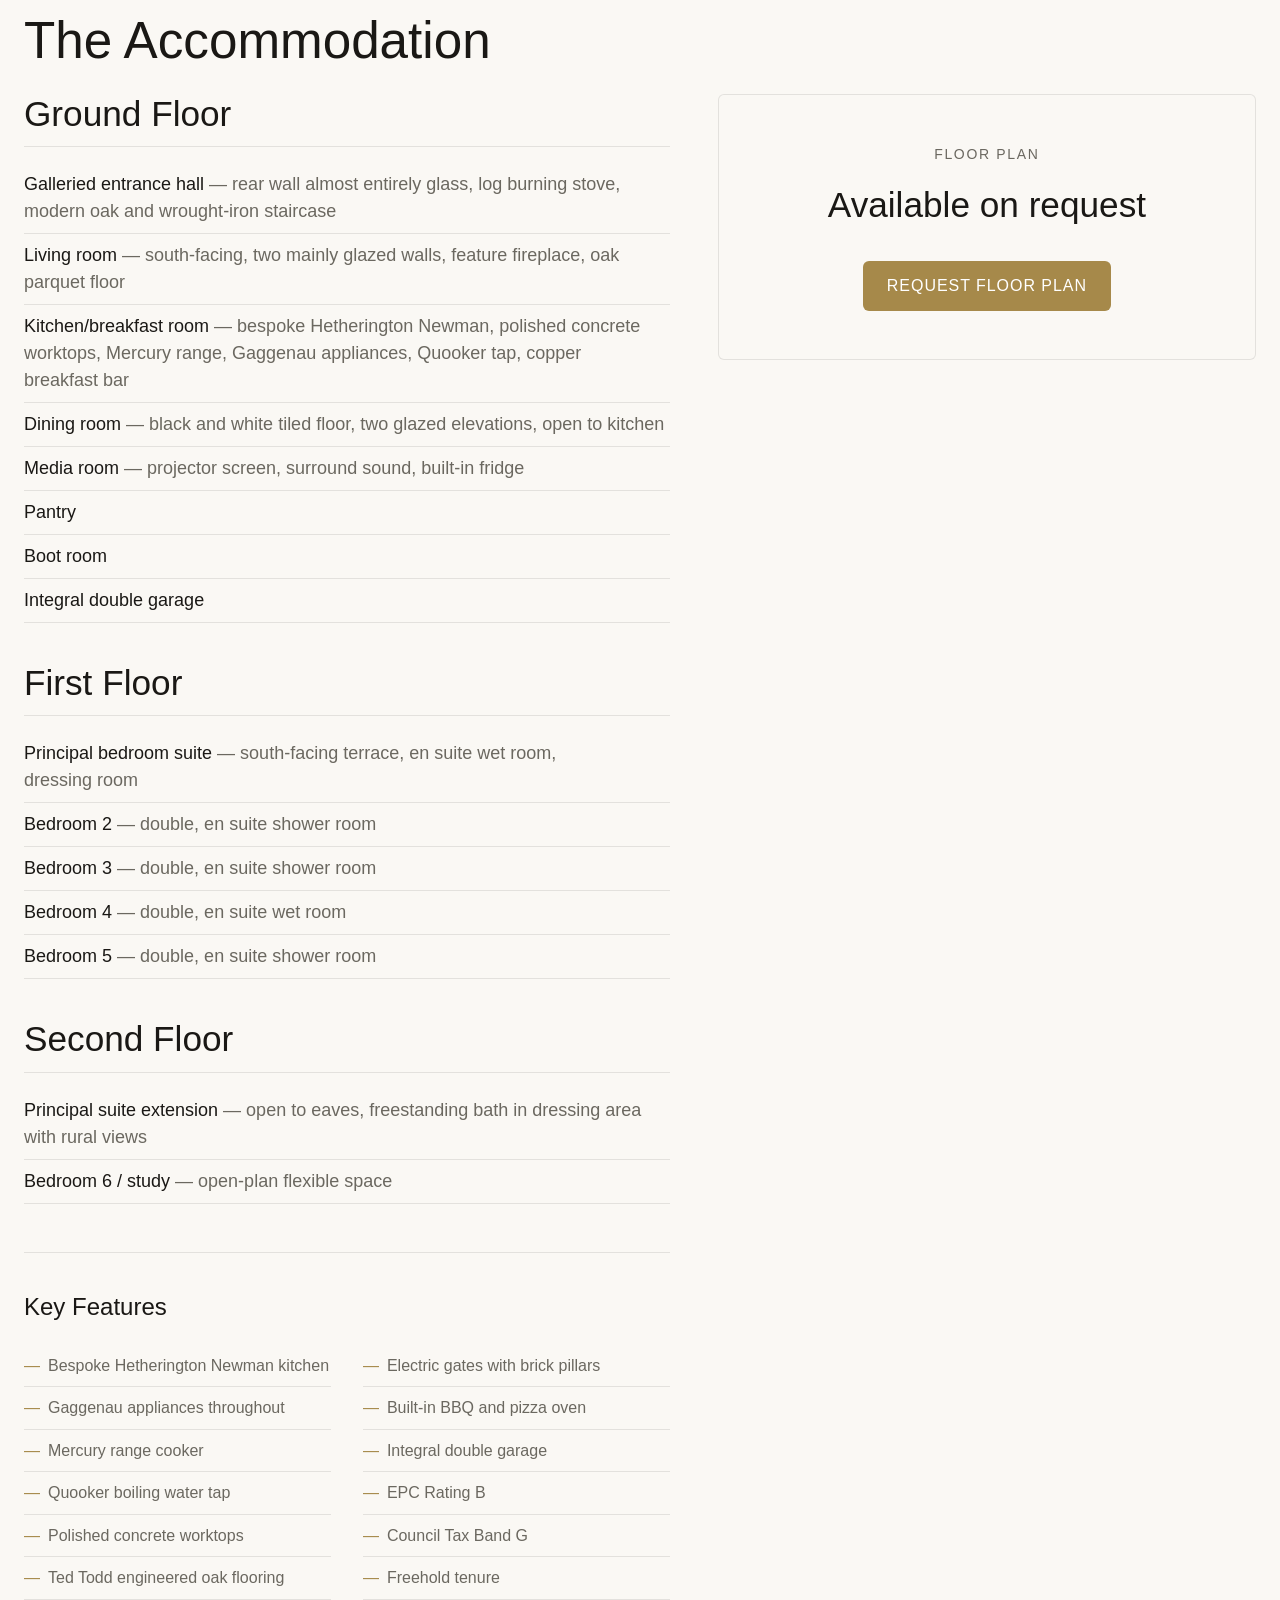
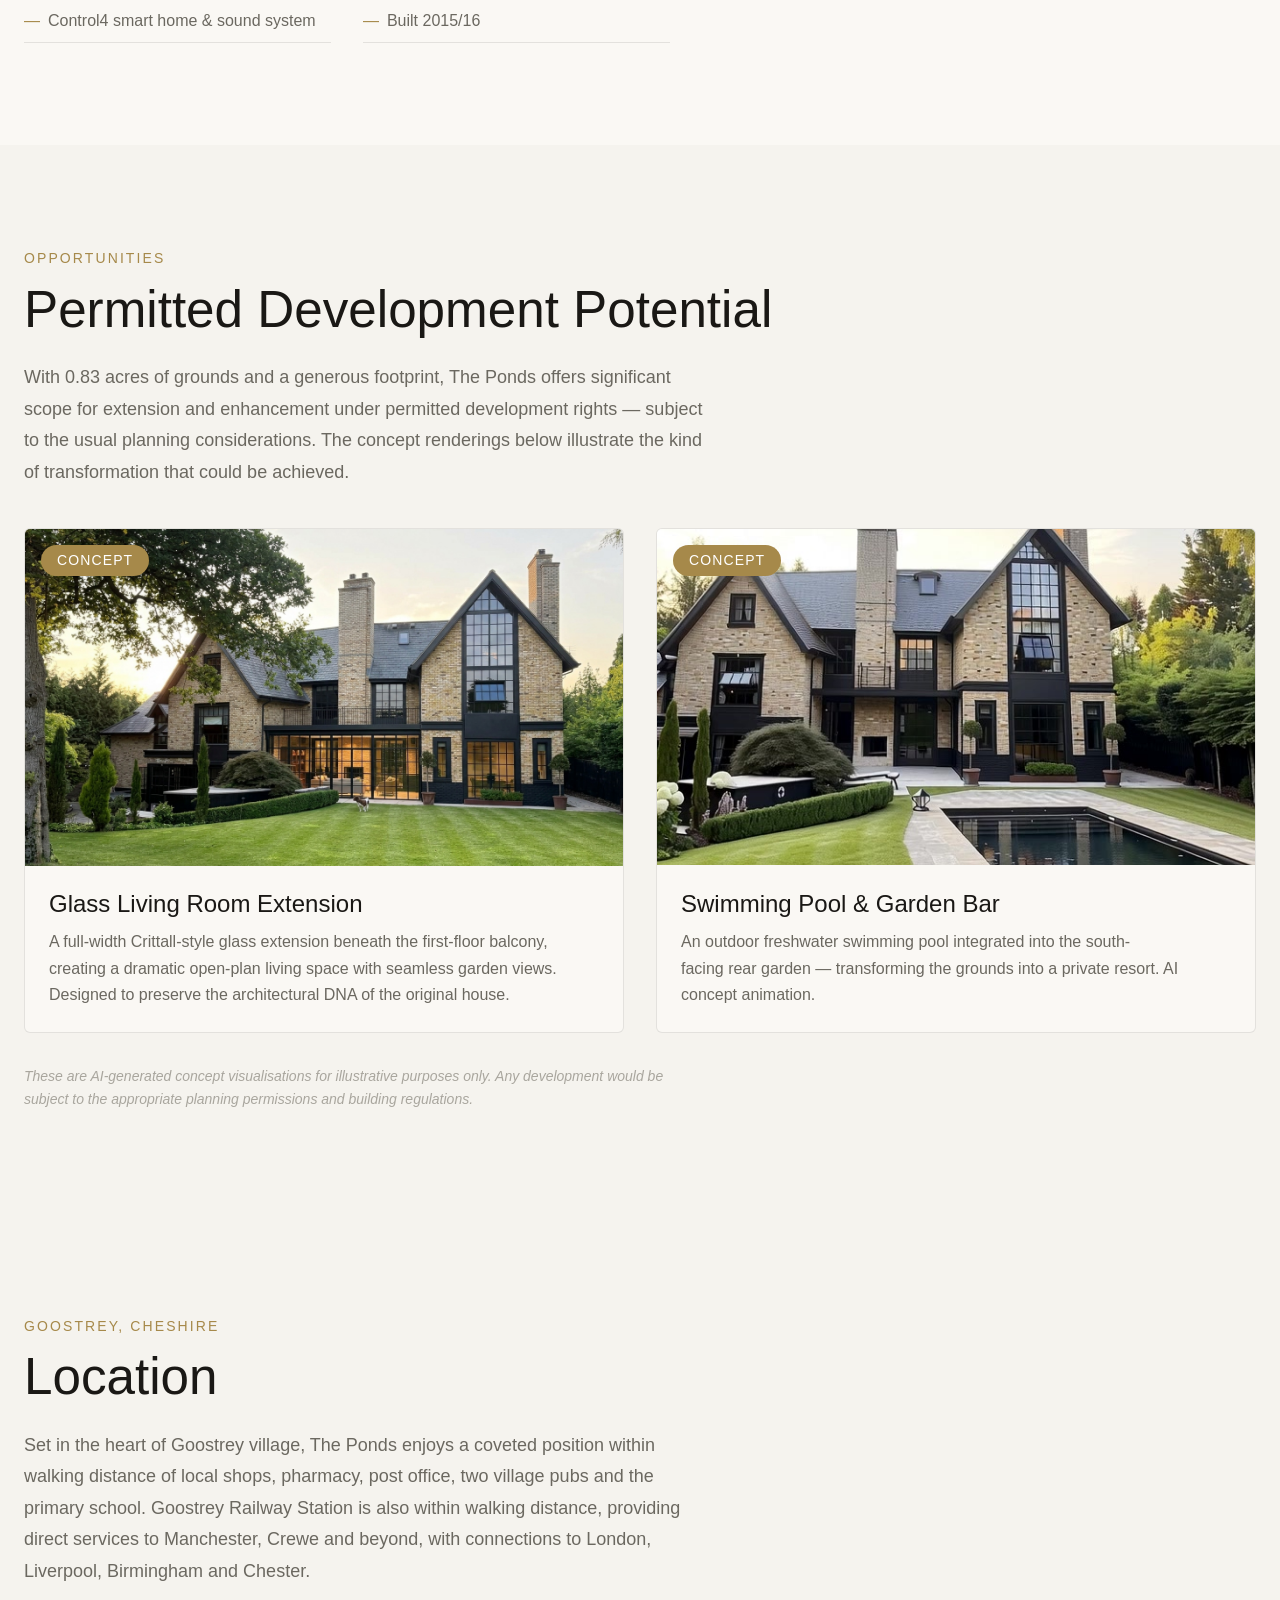
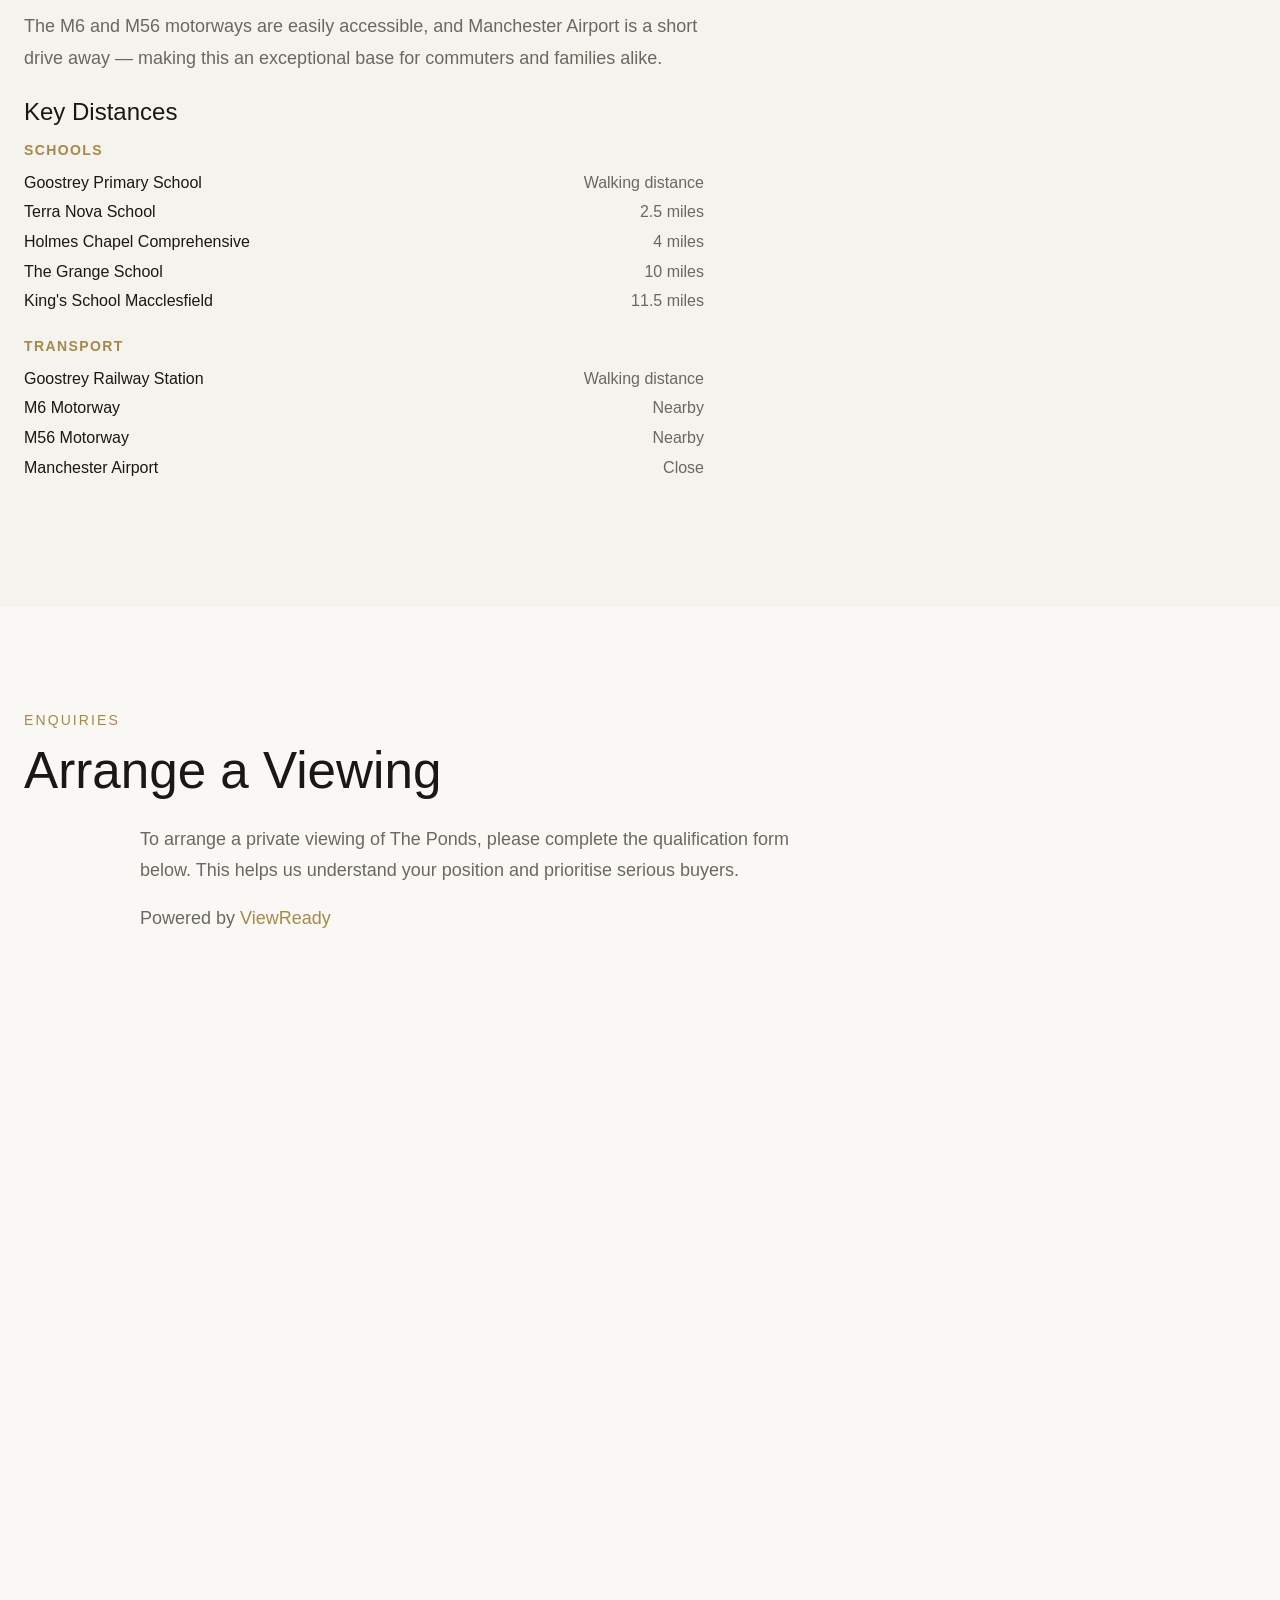
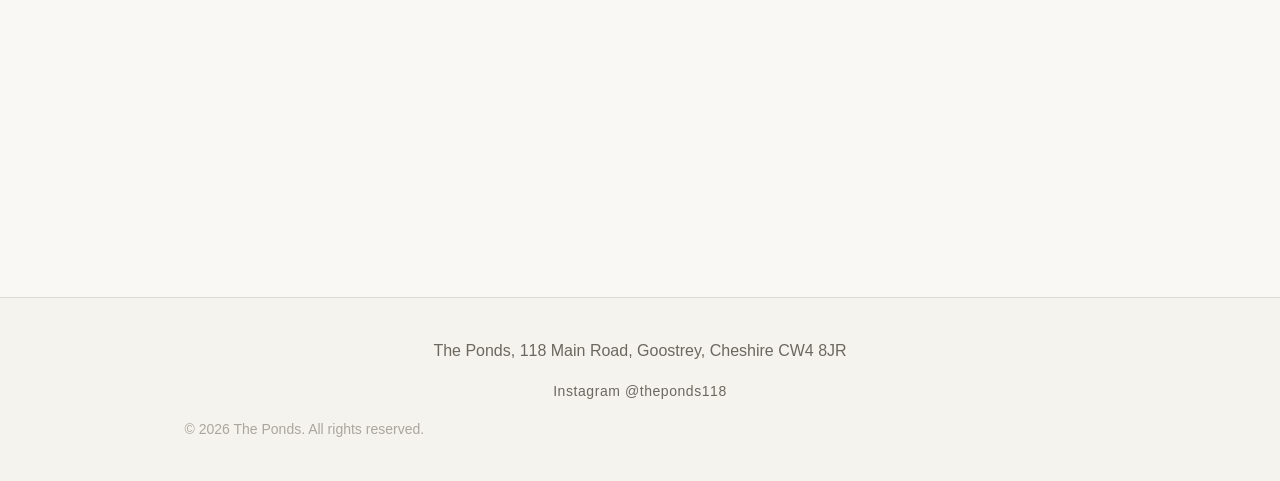
==== commit d6670798: "Revert guide price to £2,100,000" ====
--- a/index.html
+++ b/index.html
@@ -3,15 +3,15 @@
 <head>
   <meta charset="UTF-8">
   <meta name="viewport" content="width=device-width, initial-scale=1.0">
-  <title>The Ponds | 6-Bed Contemporary Home for Sale | Goostrey, Cheshire — £2,199,000</title>
-  <meta name="description" content="The Ponds, 118 Main Road, Goostrey, Cheshire CW4 8JR. A bespoke contemporary 6-bedroom detached home, 5,301 sq ft across 3 floors on 0.83 acres. Hetherington Newman kitchen, Gaggenau appliances, Control4, south-facing gardens. Guide price £2,199,000.">
+  <title>The Ponds | 6-Bed Contemporary Home for Sale | Goostrey, Cheshire — £2,100,000</title>
+  <meta name="description" content="The Ponds, 118 Main Road, Goostrey, Cheshire CW4 8JR. A bespoke contemporary 6-bedroom detached home, 5,301 sq ft across 3 floors on 0.83 acres. Hetherington Newman kitchen, Gaggenau appliances, Control4, south-facing gardens. Guide price £2,100,000.">
   <meta name="keywords" content="The Ponds Goostrey, luxury house for sale Cheshire, 6 bedroom house Goostrey, contemporary home Cheshire, detached house CW4, property for sale Goostrey, luxury property Cheshire, Main Road Goostrey">
   <link rel="canonical" href="https://www.the-ponds.co.uk/">
   <meta name="google-site-verification" content="Stokq2CDlxqWWDPzGrINJgCYFsoekRhyvdX6YzSd5OM">
 
   <!-- Open Graph -->
-  <meta property="og:title" content="The Ponds | 6-Bed Contemporary Home — Goostrey, Cheshire | £2.199m">
-  <meta property="og:description" content="Bespoke 6-bed detached home, 5,301 sq ft on 0.83 acres with south-facing gardens. Hetherington Newman kitchen, Gaggenau, Control4 sound. Guide price £2,199,000.">
+  <meta property="og:title" content="The Ponds | 6-Bed Contemporary Home — Goostrey, Cheshire | £2.1m">
+  <meta property="og:description" content="Bespoke 6-bed detached home, 5,301 sq ft on 0.83 acres with south-facing gardens. Hetherington Newman kitchen, Gaggenau, Control4 sound. Guide price £2,100,000.">
   <meta property="og:image" content="https://www.the-ponds.co.uk/assets/images/hero-rear.jpg">
   <meta property="og:url" content="https://www.the-ponds.co.uk/">
   <meta property="og:type" content="website">
@@ -20,7 +20,7 @@
   <!-- Twitter Card -->
   <meta name="twitter:card" content="summary_large_image">
   <meta name="twitter:title" content="The Ponds | 6-Bed Contemporary Home — Goostrey, Cheshire">
-  <meta name="twitter:description" content="Bespoke 6-bed detached, 5,301 sq ft on 0.83 acres. Guide price £2,199,000.">
+  <meta name="twitter:description" content="Bespoke 6-bed detached, 5,301 sq ft on 0.83 acres. Guide price £2,100,000.">
   <meta name="twitter:image" content="https://www.the-ponds.co.uk/assets/images/hero-rear.jpg">
 
   <!-- Schema: RealEstateListing -->
@@ -53,7 +53,7 @@
     },
     "offers": {
       "@type": "Offer",
-      "price": "2199000",
+      "price": "2100000",
       "priceCurrency": "GBP",
       "availability": "https://schema.org/InStock"
     },
@@ -160,7 +160,7 @@
     <div class="hero-content">
       <h1 class="hero-title">The Ponds</h1>
       <p class="hero-tagline">A contemporary masterpiece in the heart of Cheshire</p>
-      <p class="hero-price">Guide Price £2,199,000</p>
+      <p class="hero-price">Guide Price £2,100,000</p>
     </div>
     <div class="scroll-indicator" aria-hidden="true">
       <span>Scroll</span>
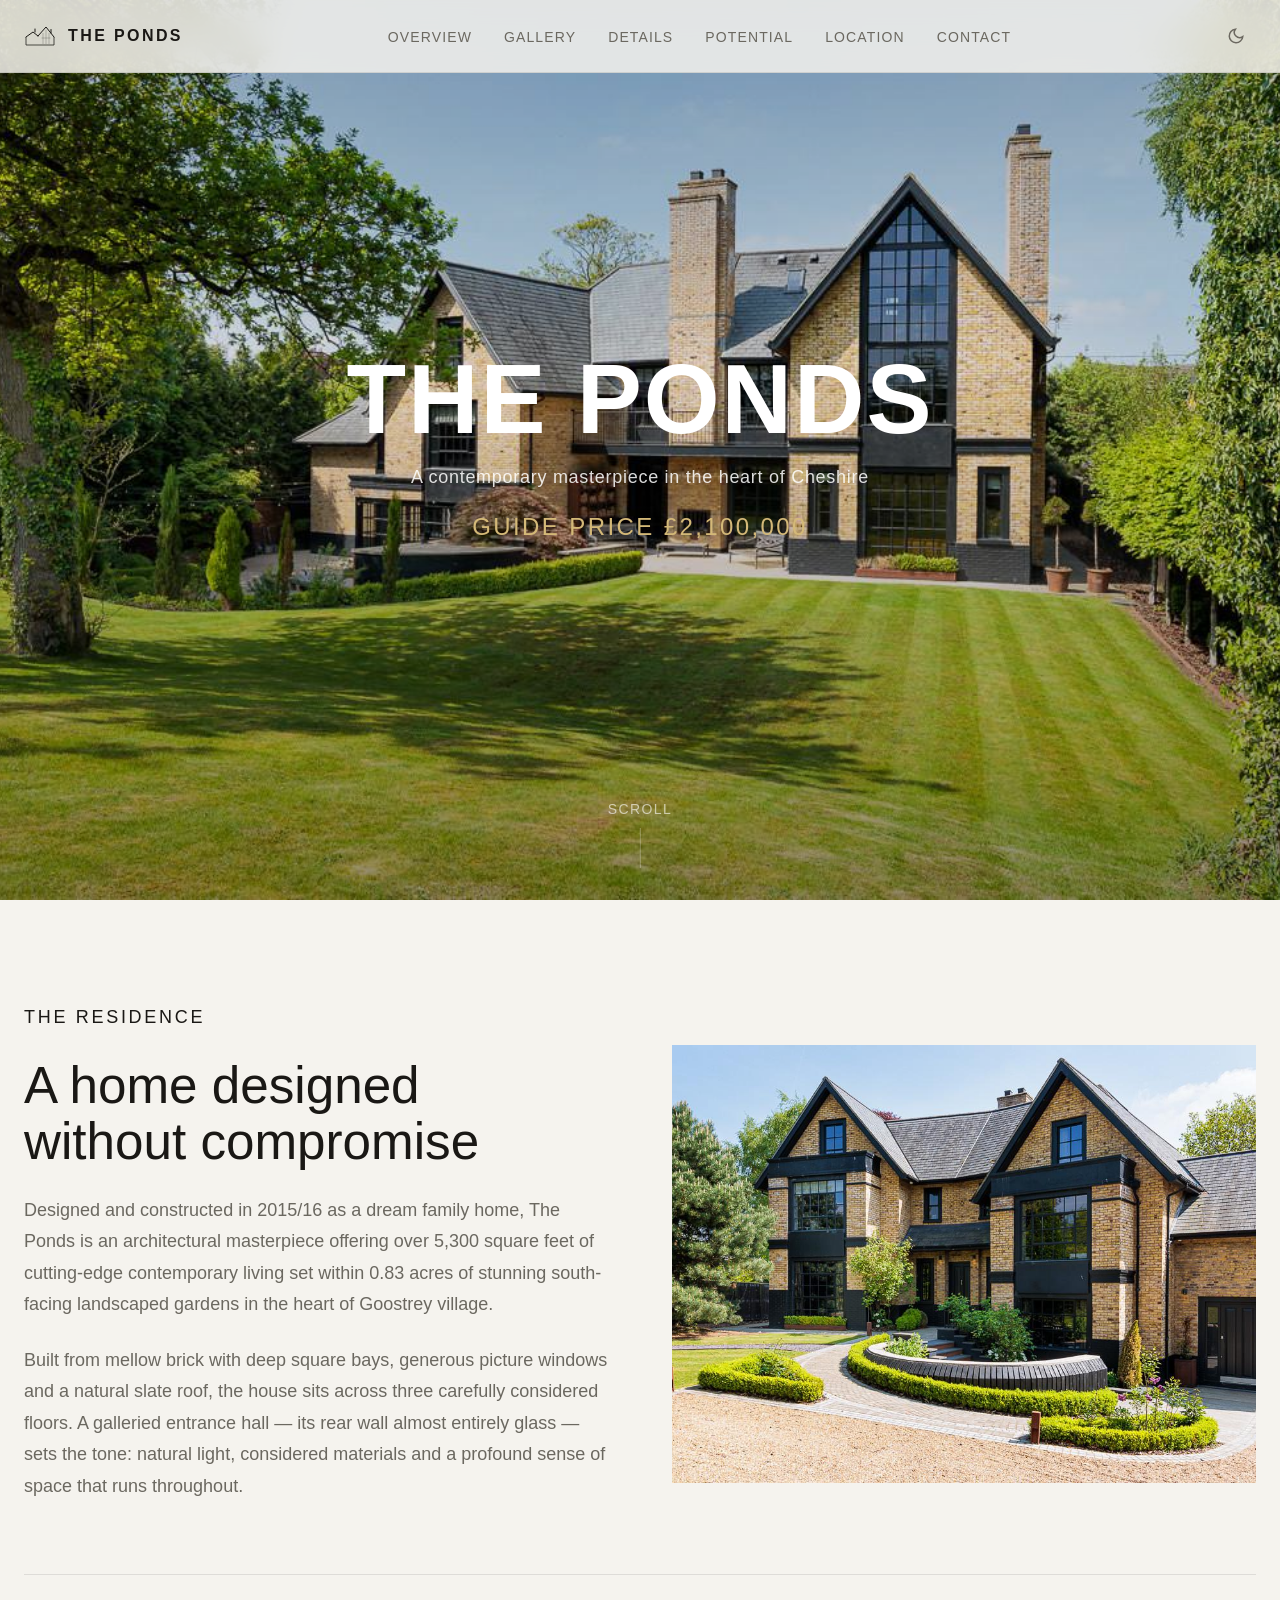
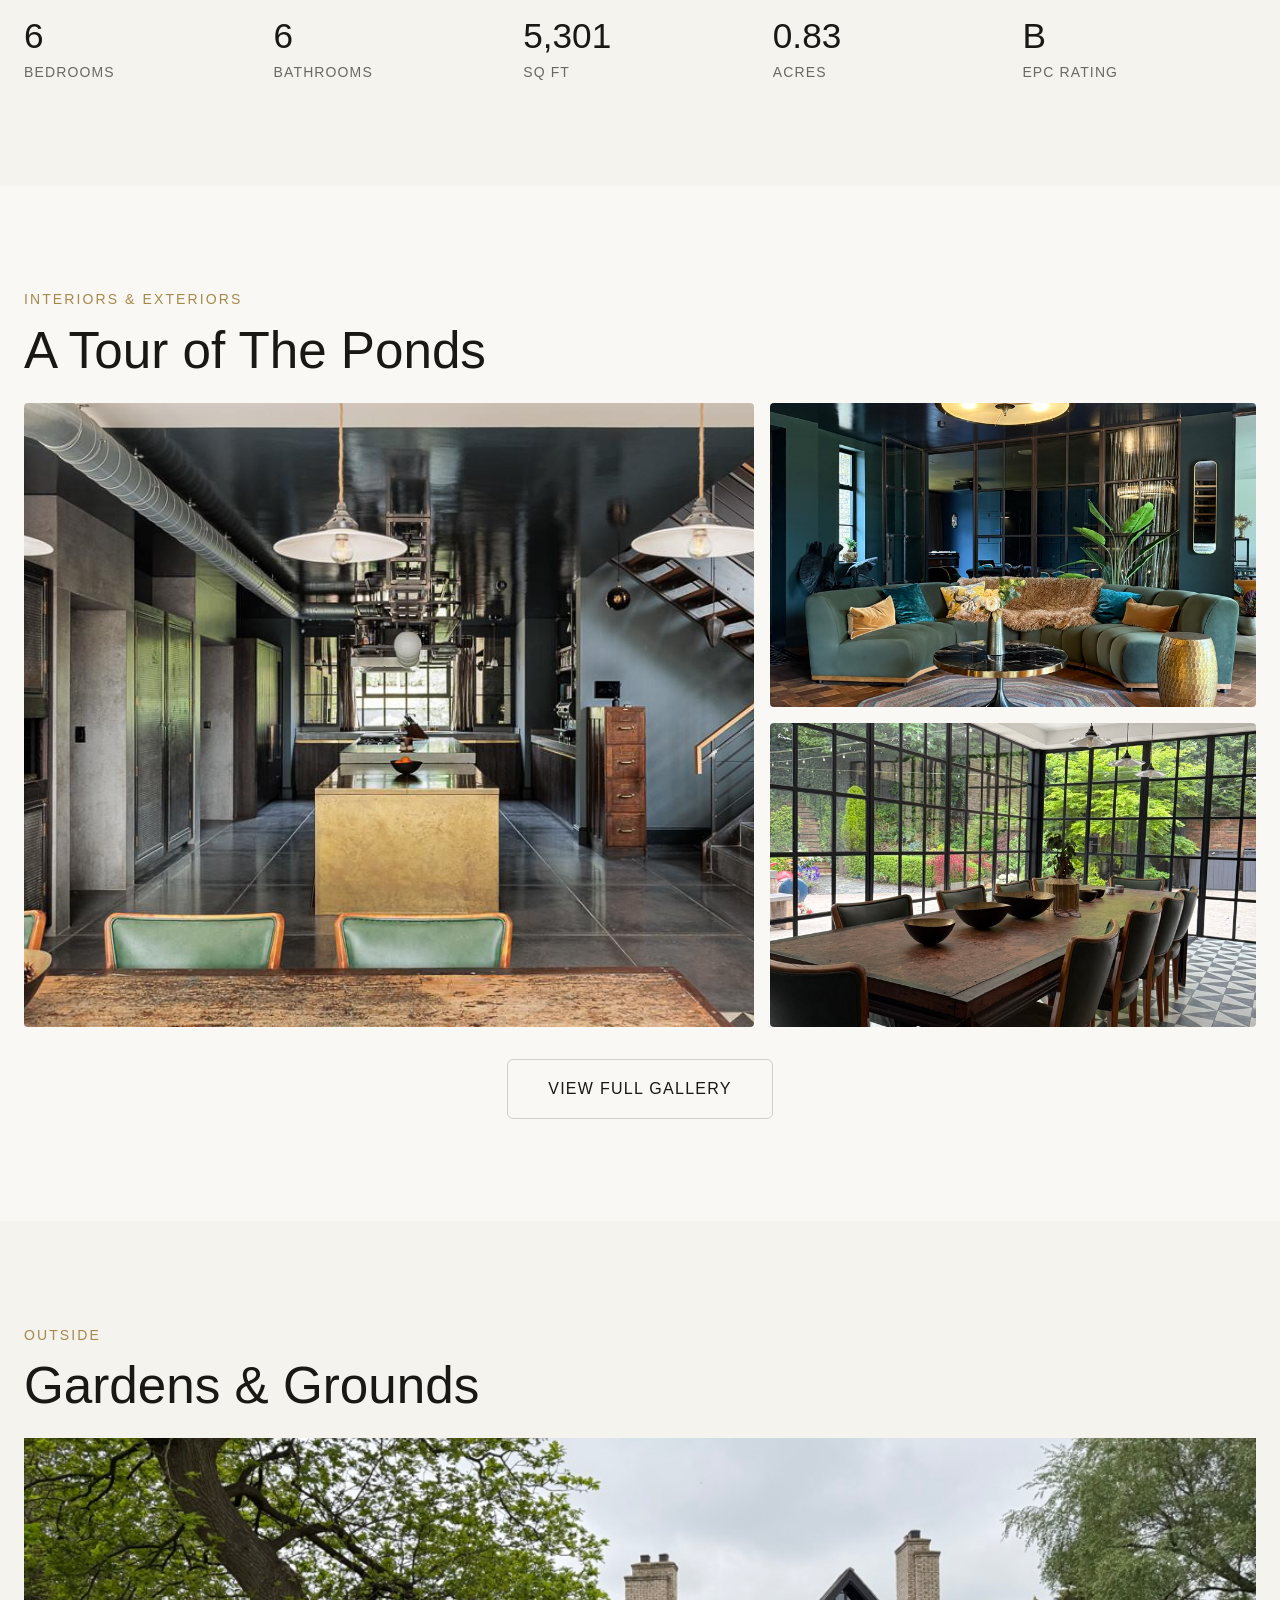
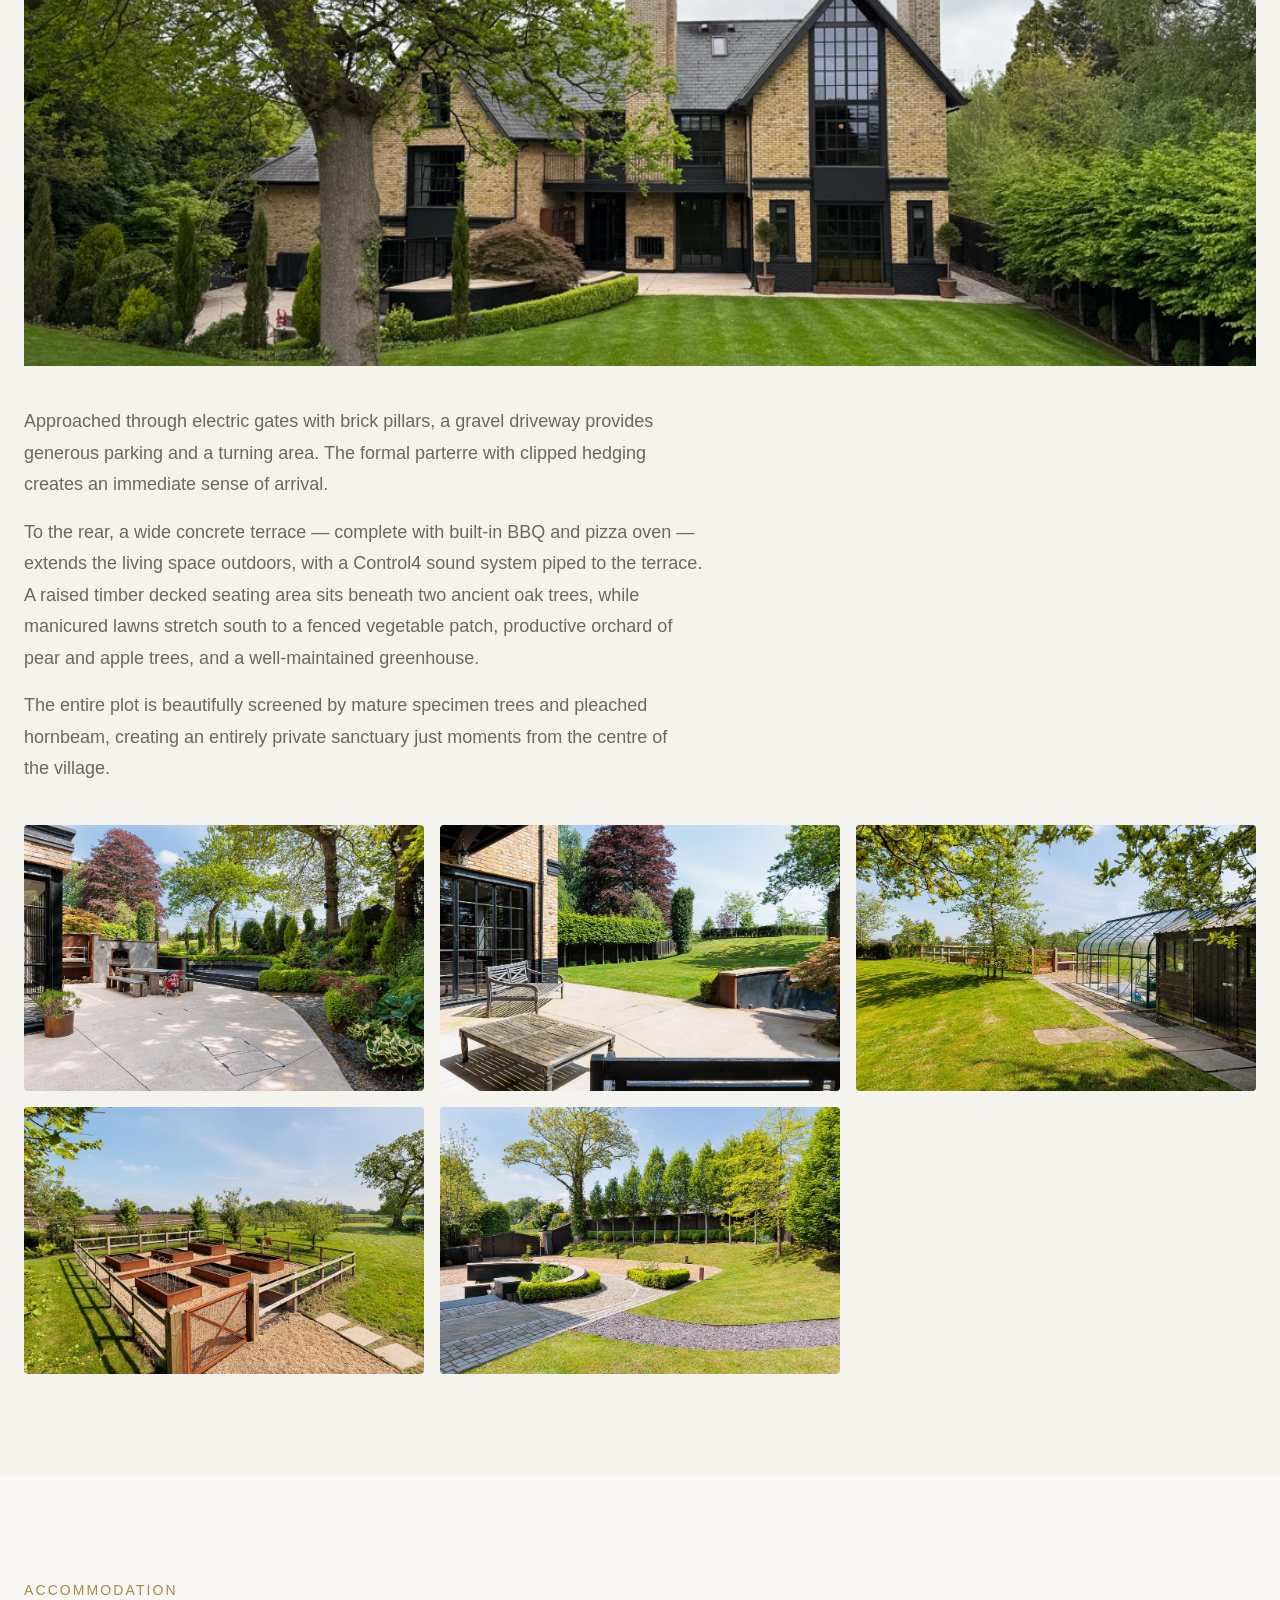
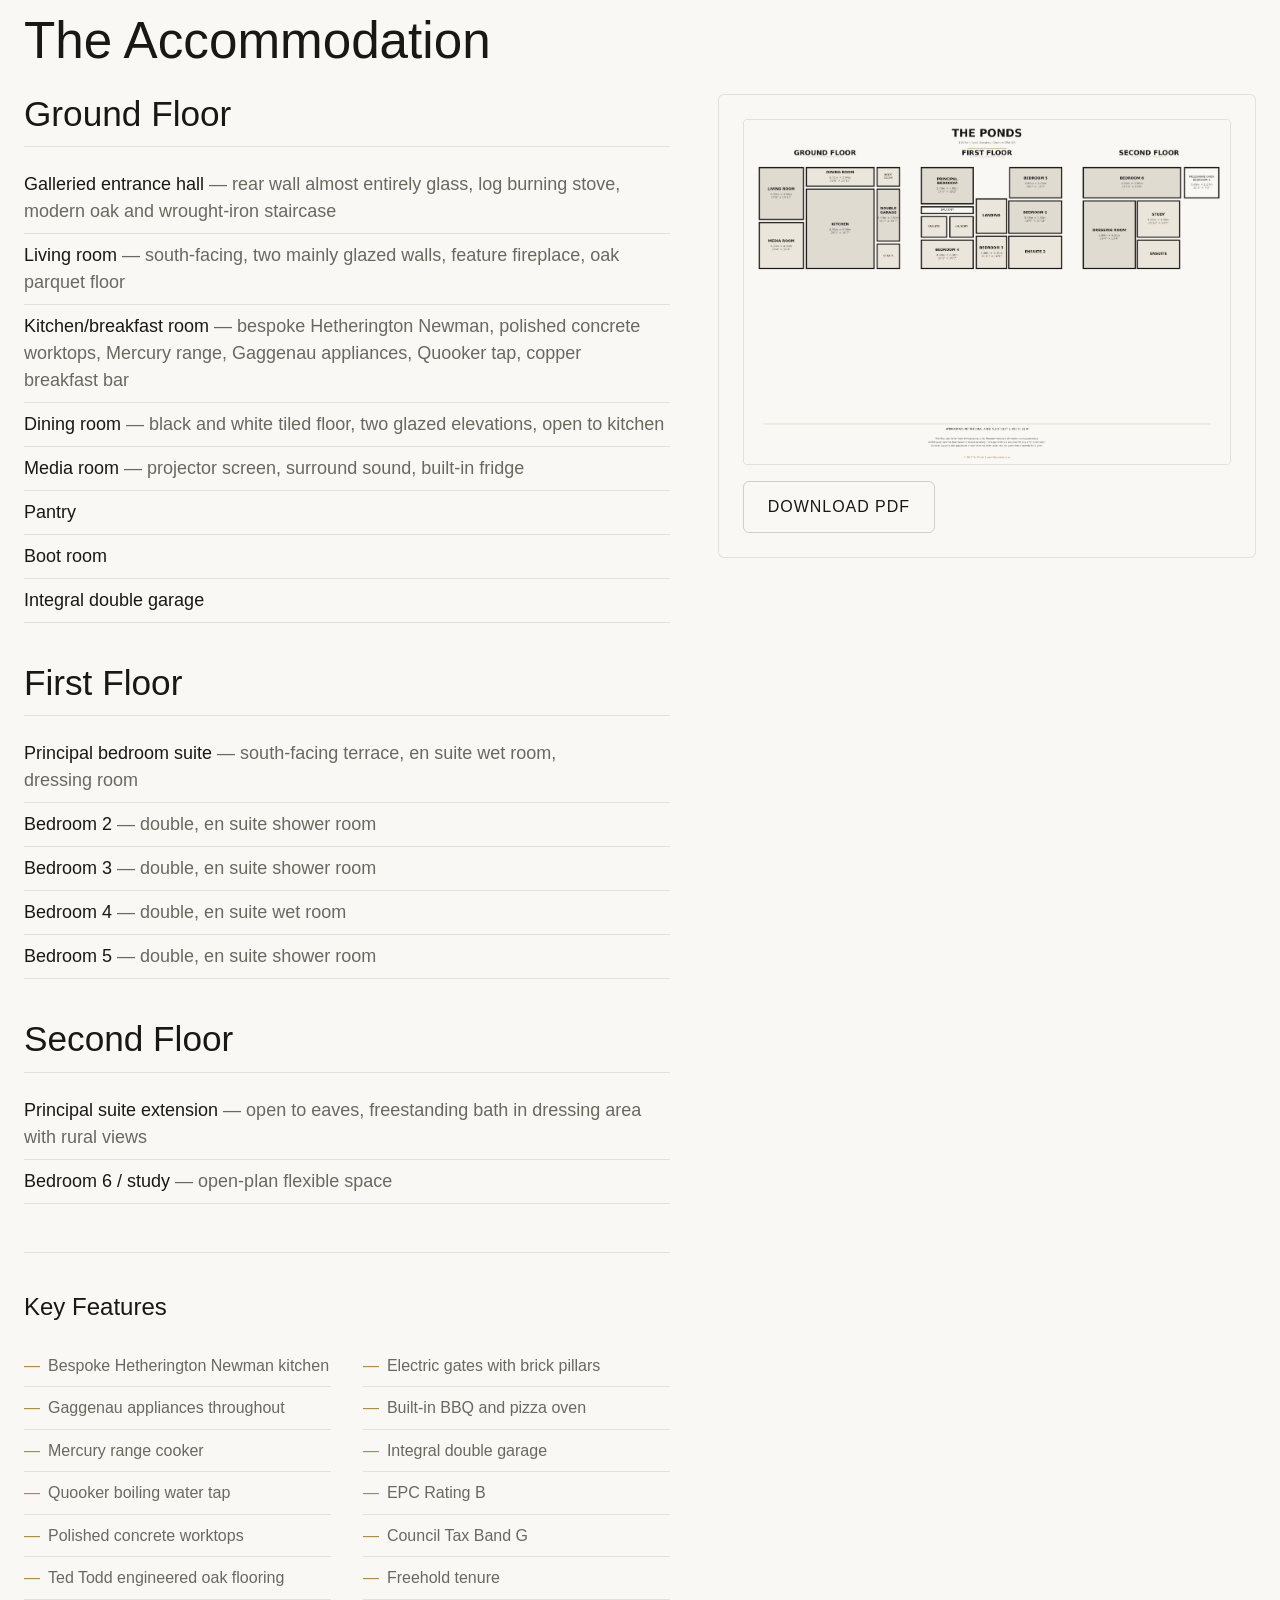
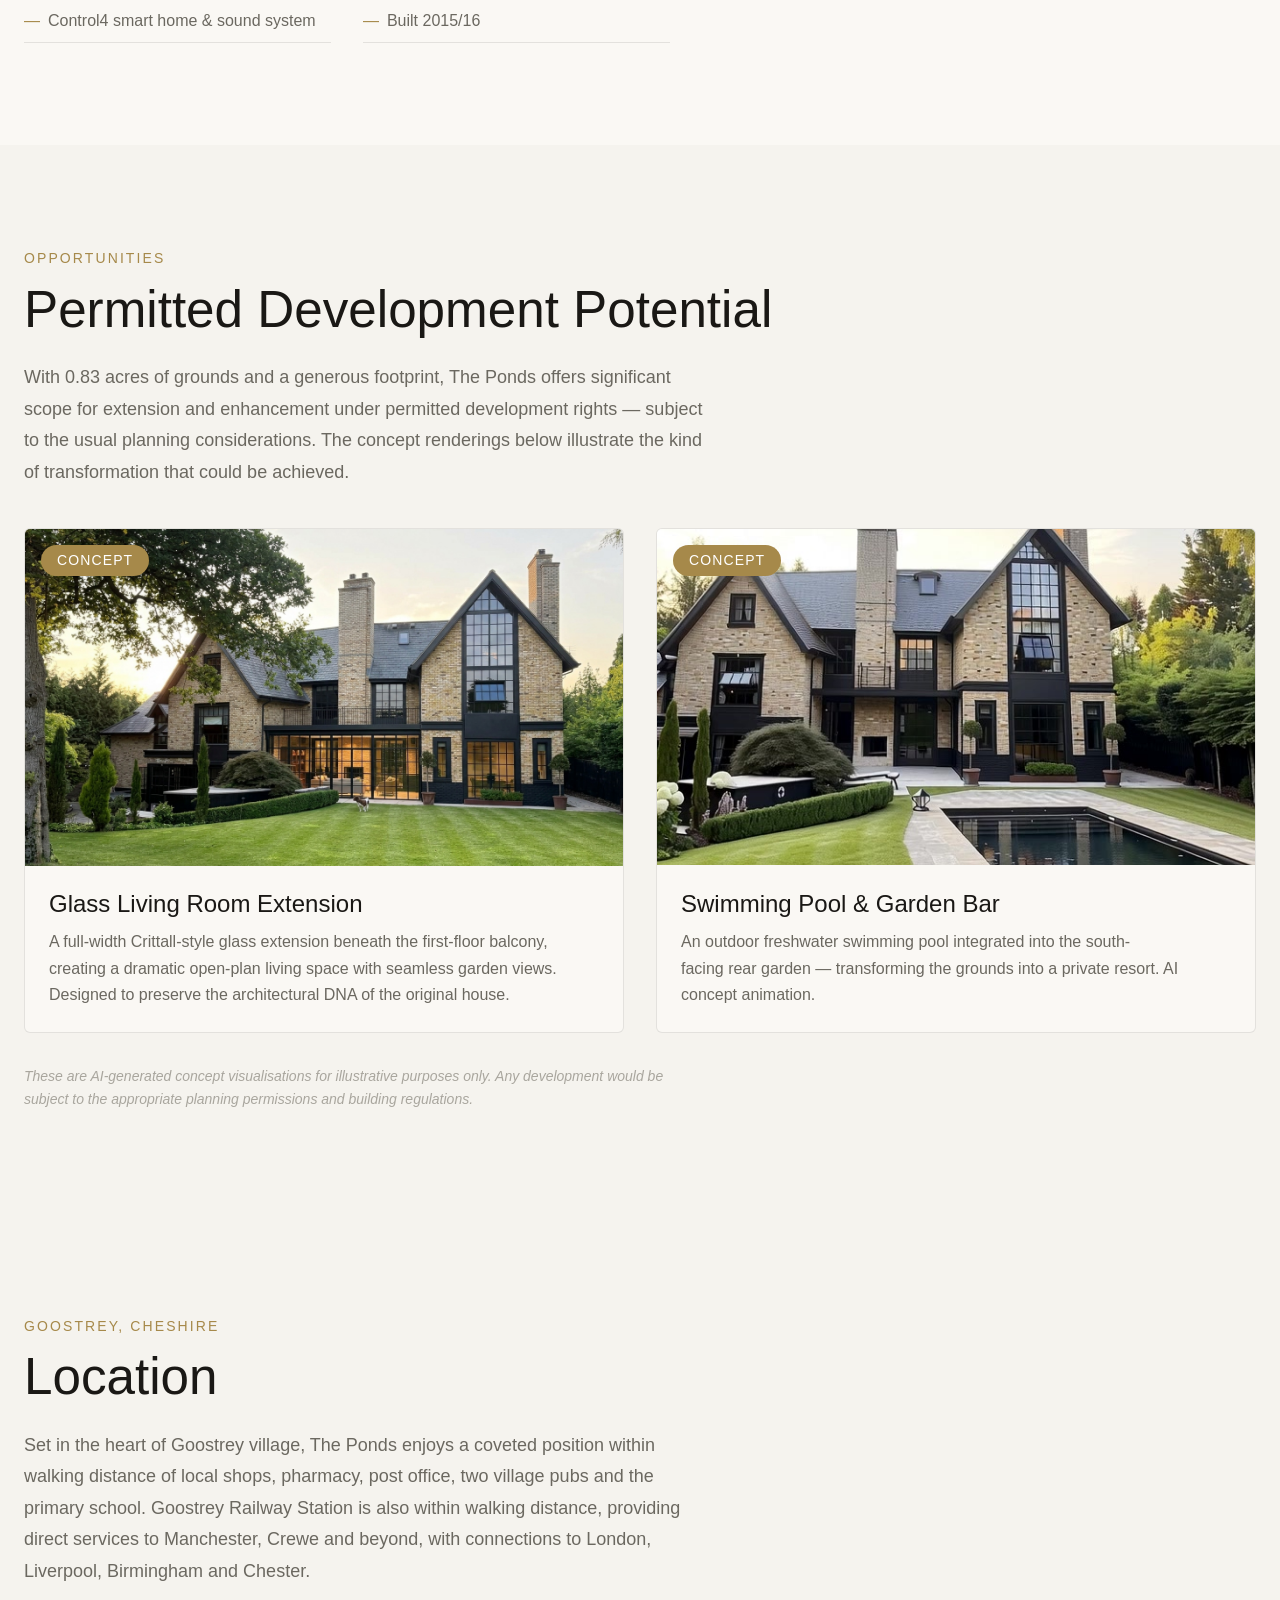
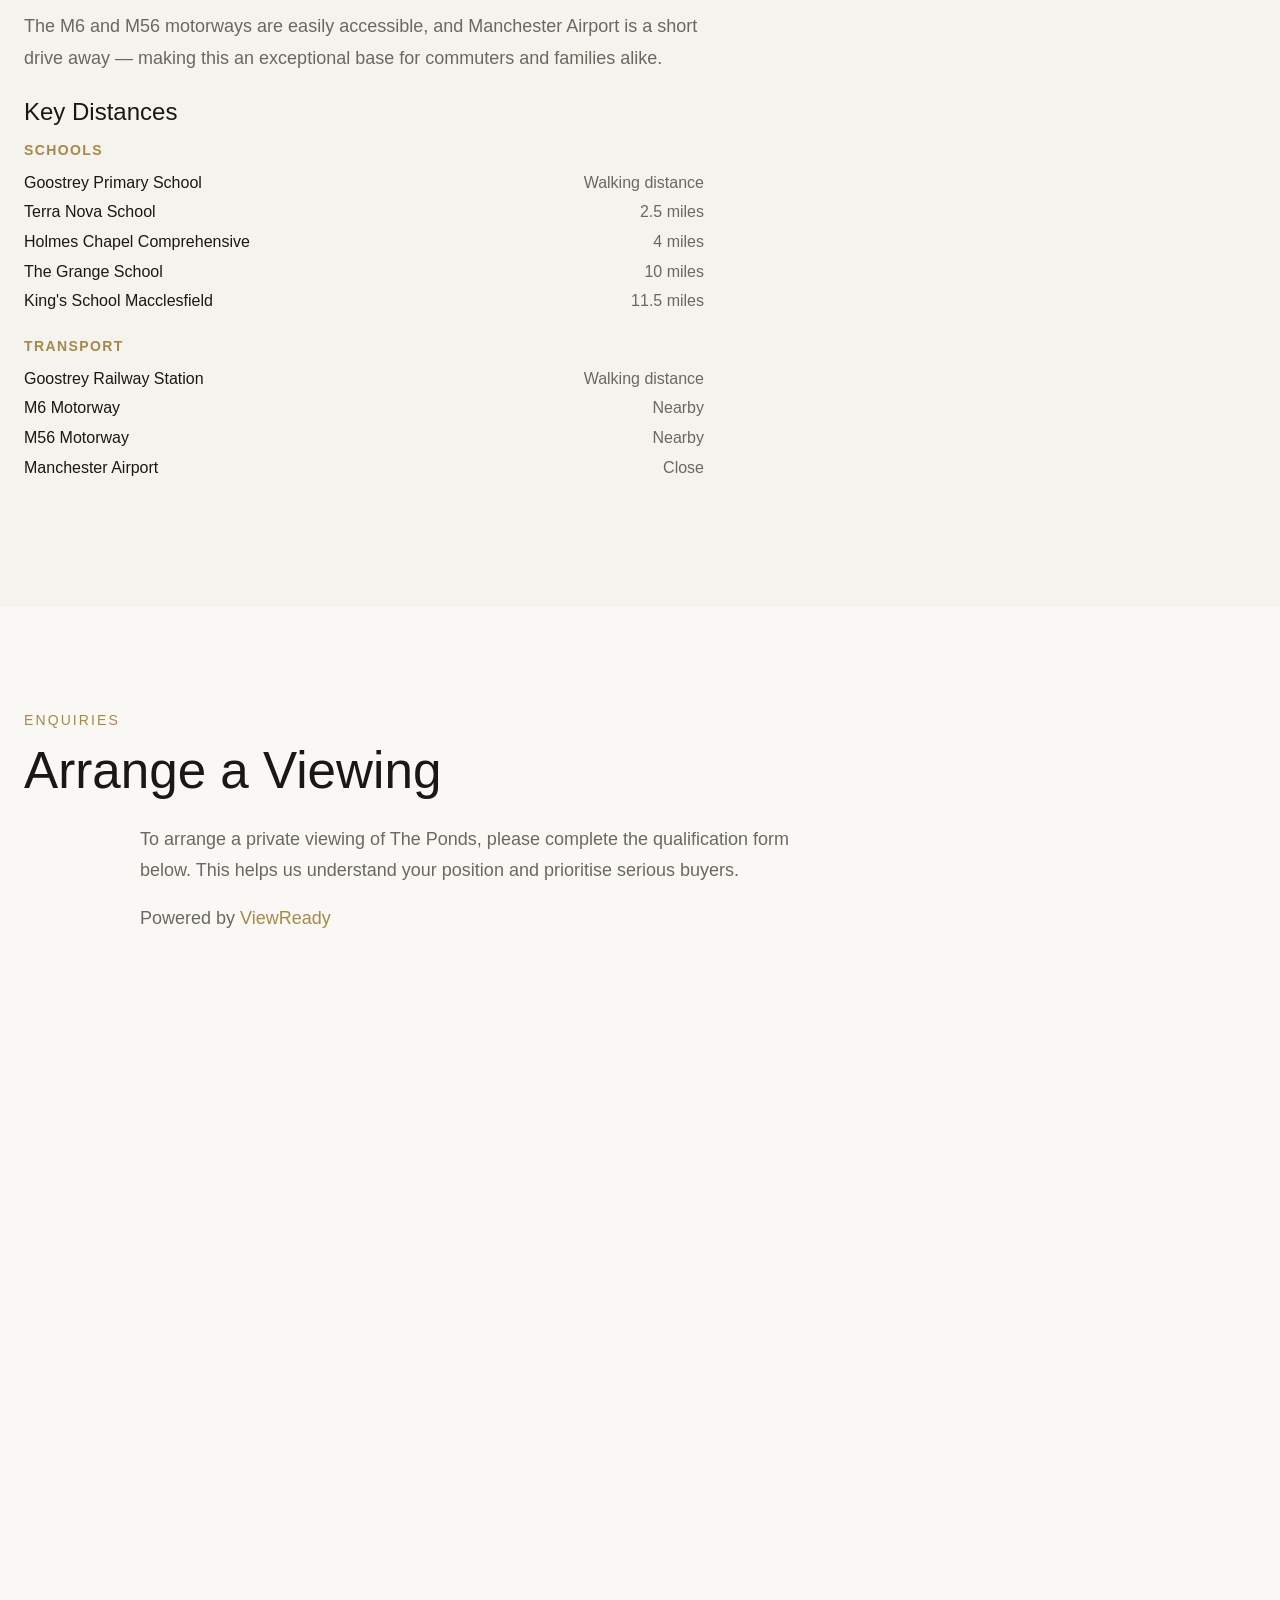
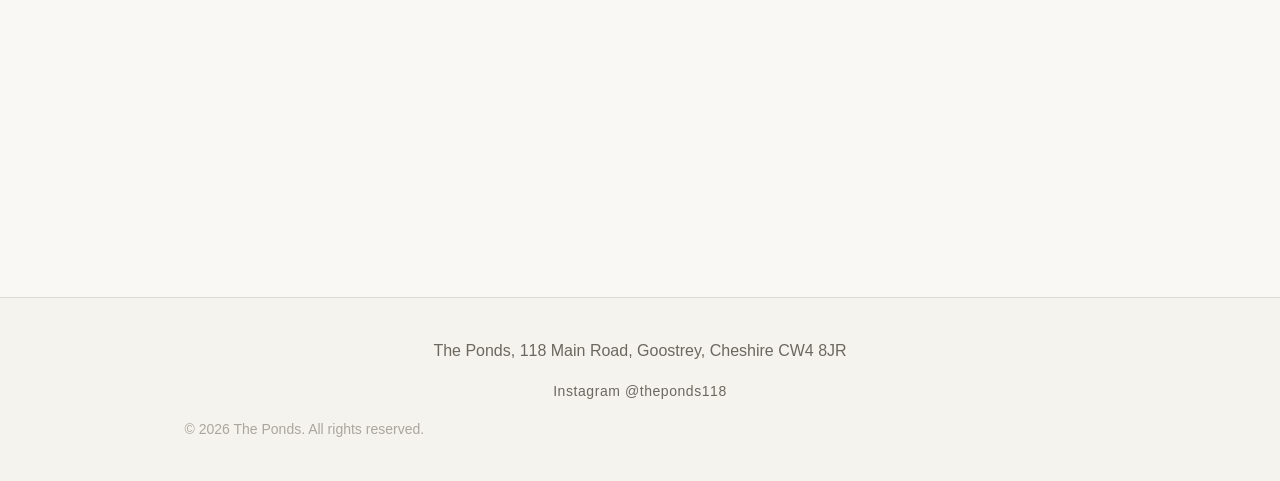
==== commit 2c857375: "Add original IP-owned floor plan with PDF download (replaces Metropix version)" ====
--- a/index.html
+++ b/index.html
@@ -333,10 +333,9 @@
         </div>
 
         <div class="details-floorplan">
-          <div class="floorplan-placeholder">
-            <p class="floorplan-label">Floor Plan</p>
-            <p class="floorplan-text">Available on request</p>
-            <a href="#contact" class="floorplan-cta">Request Floor Plan</a>
+          <div class="floorplan-wrap">
+            <img src="./assets/images/floorplan.png" alt="Floor plan of The Ponds, Goostrey — ground, first and second floor layouts. 5,301 sq ft total" loading="lazy" width="1600" height="1133">
+            <a href="./assets/floorplan.pdf" class="floorplan-download" download>Download PDF</a>
           </div>
         </div>
       </div>
--- a/style.css
+++ b/style.css
@@ -817,6 +817,33 @@
 .floorplan-wrap img {
   width: 100%;
   height: auto;
+  border-radius: var(--radius-sm);
+  border: 1px solid var(--color-border);
+}
+
+.floorplan-download {
+  display: inline-flex;
+  align-items: center;
+  gap: var(--space-2);
+  margin-top: var(--space-4);
+  padding: var(--space-3) var(--space-6);
+  font-family: var(--font-body);
+  font-size: var(--text-sm);
+  font-weight: 500;
+  letter-spacing: 0.06em;
+  text-transform: uppercase;
+  color: var(--color-text);
+  background: transparent;
+  border: 1px solid var(--color-border-strong);
+  border-radius: var(--radius-md);
+  text-decoration: none;
+  transition: background var(--transition-interactive), border-color var(--transition-interactive), color var(--transition-interactive);
+}
+
+.floorplan-download:hover {
+  background: var(--color-accent);
+  border-color: var(--color-accent);
+  color: #fff;
 }
 
 .floorplan-placeholder {
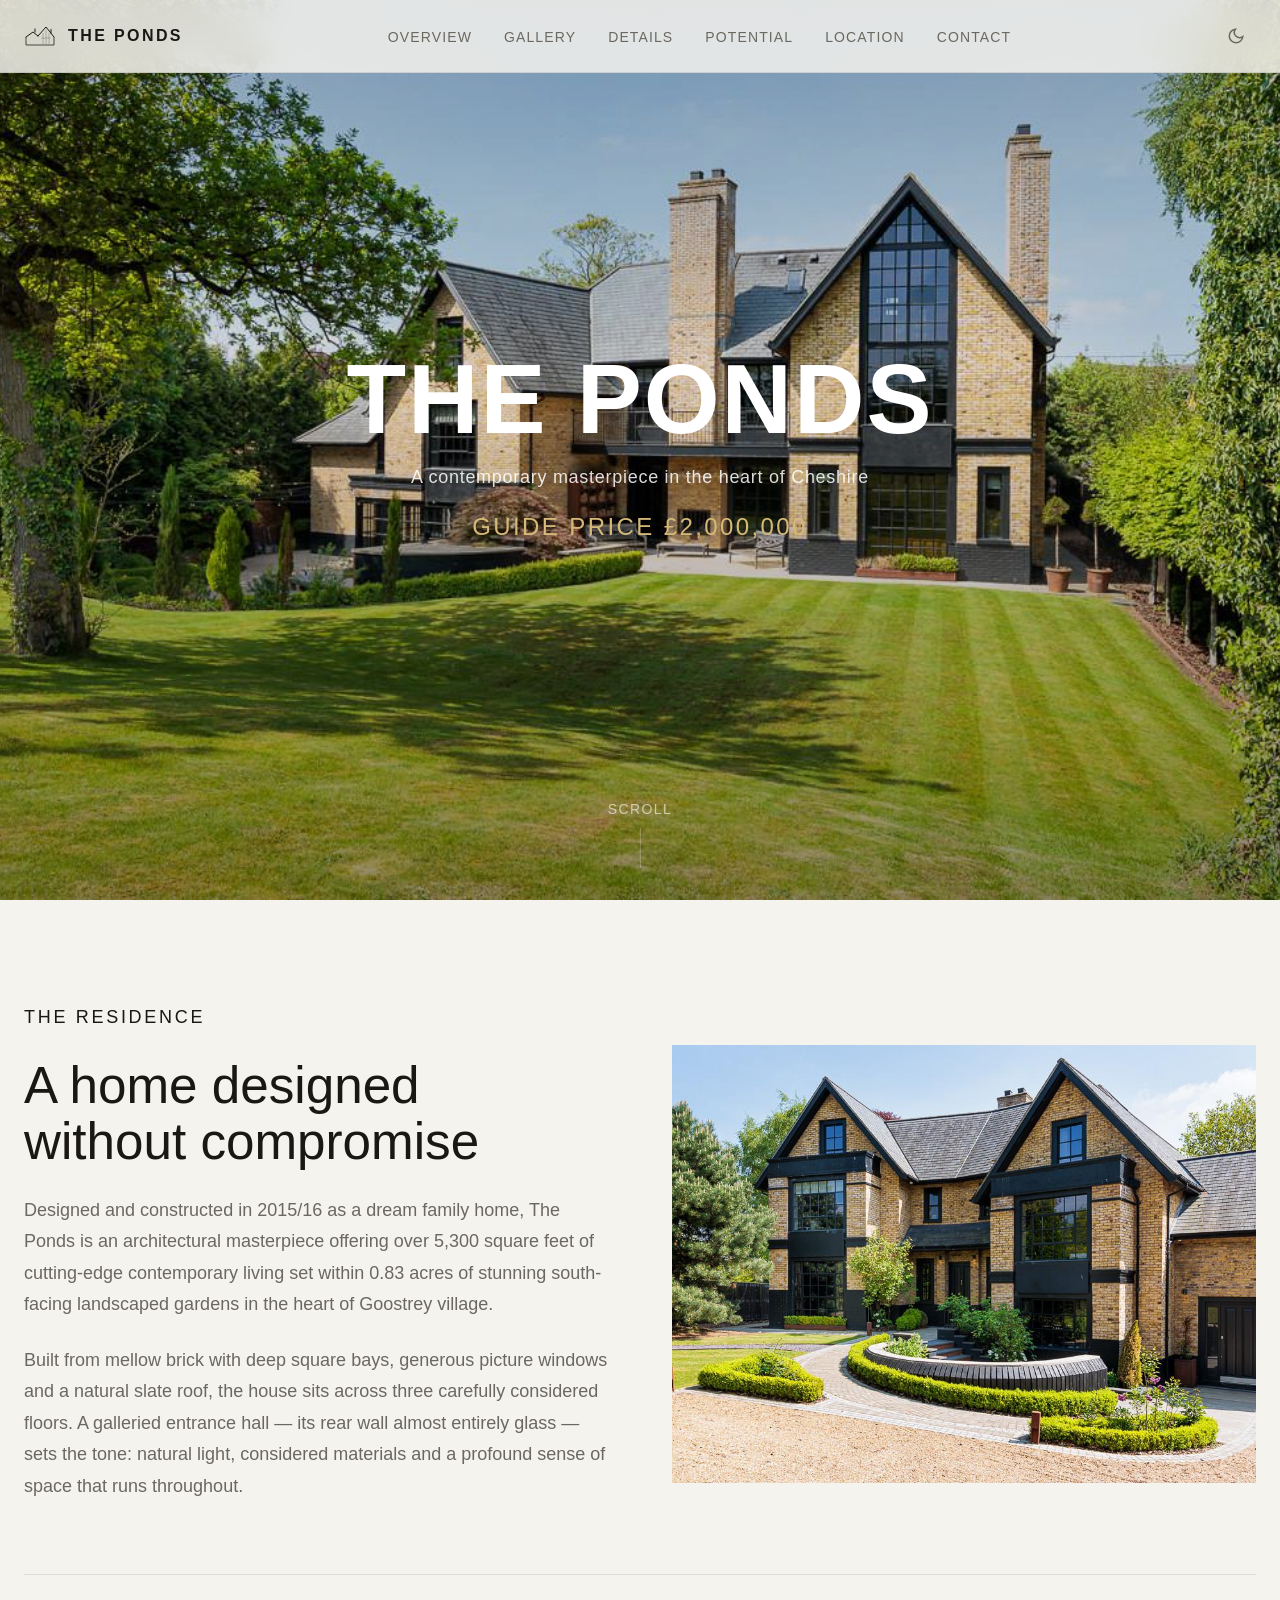
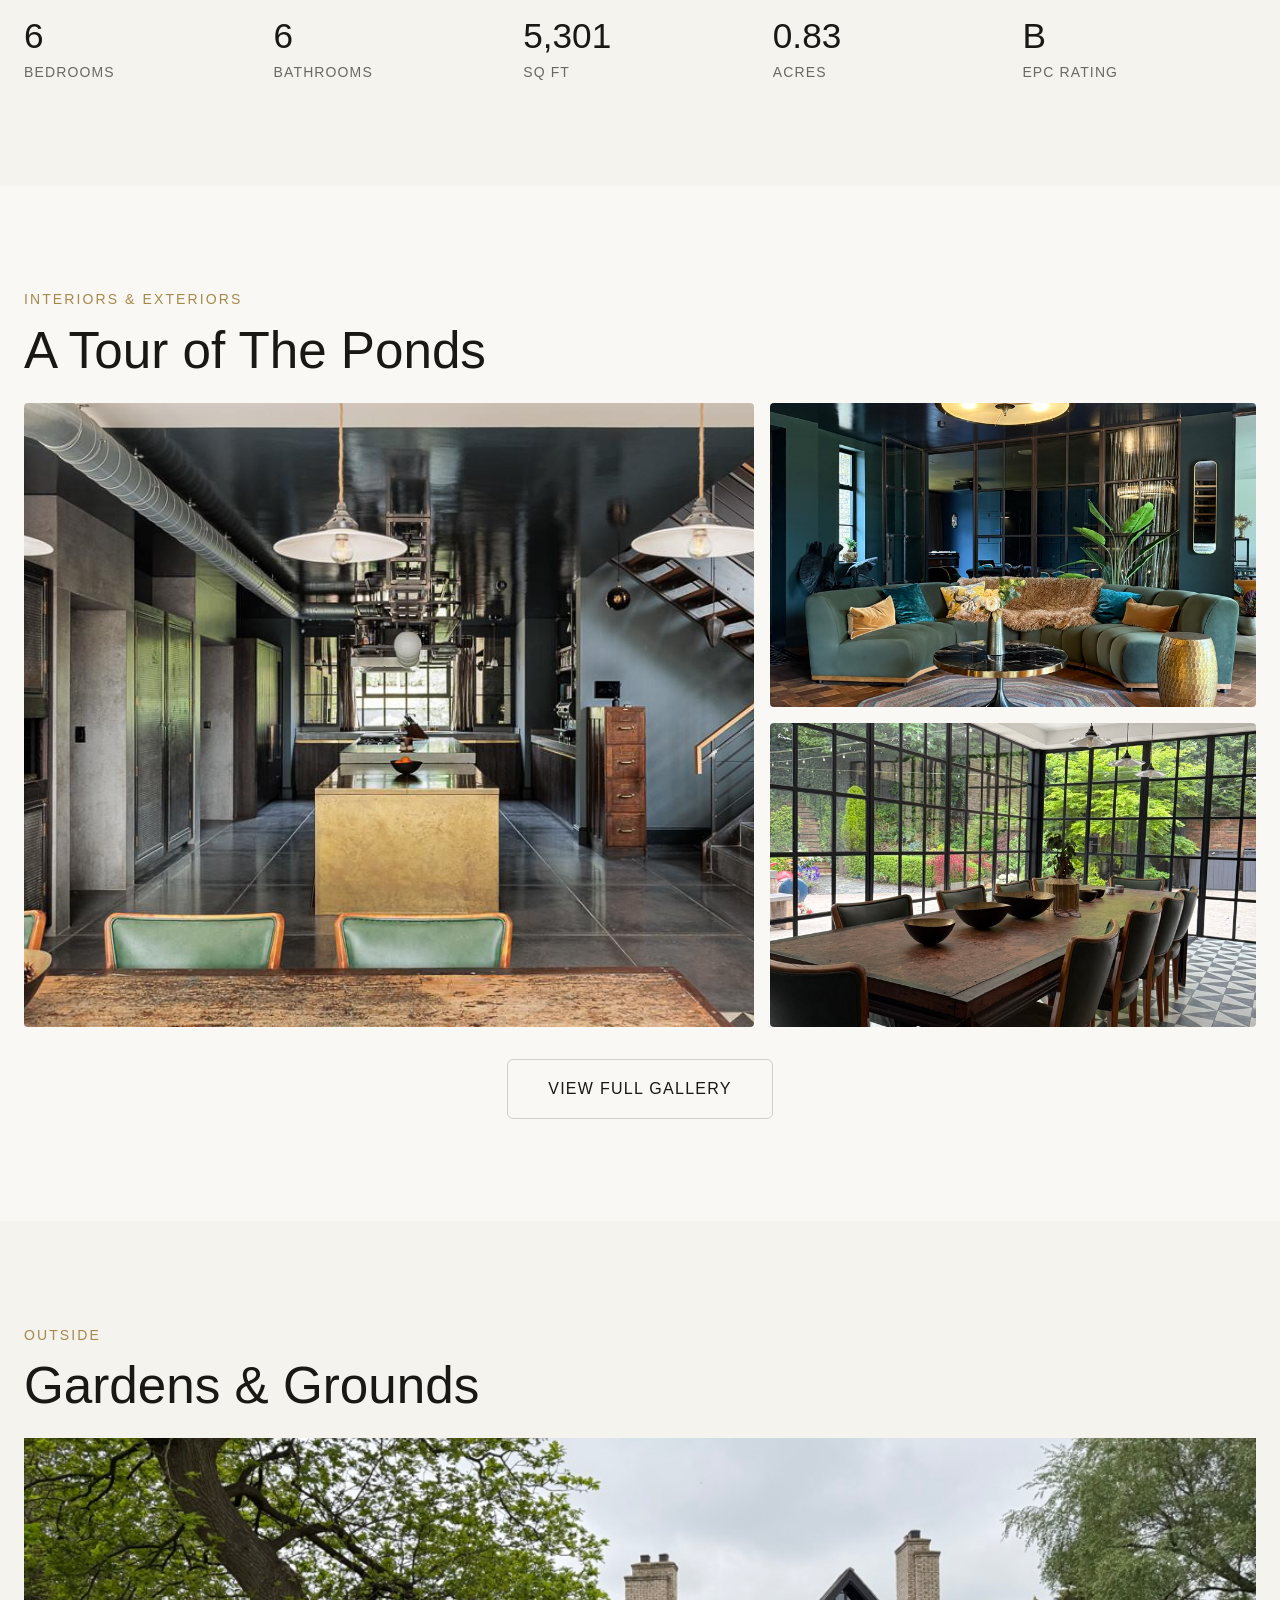
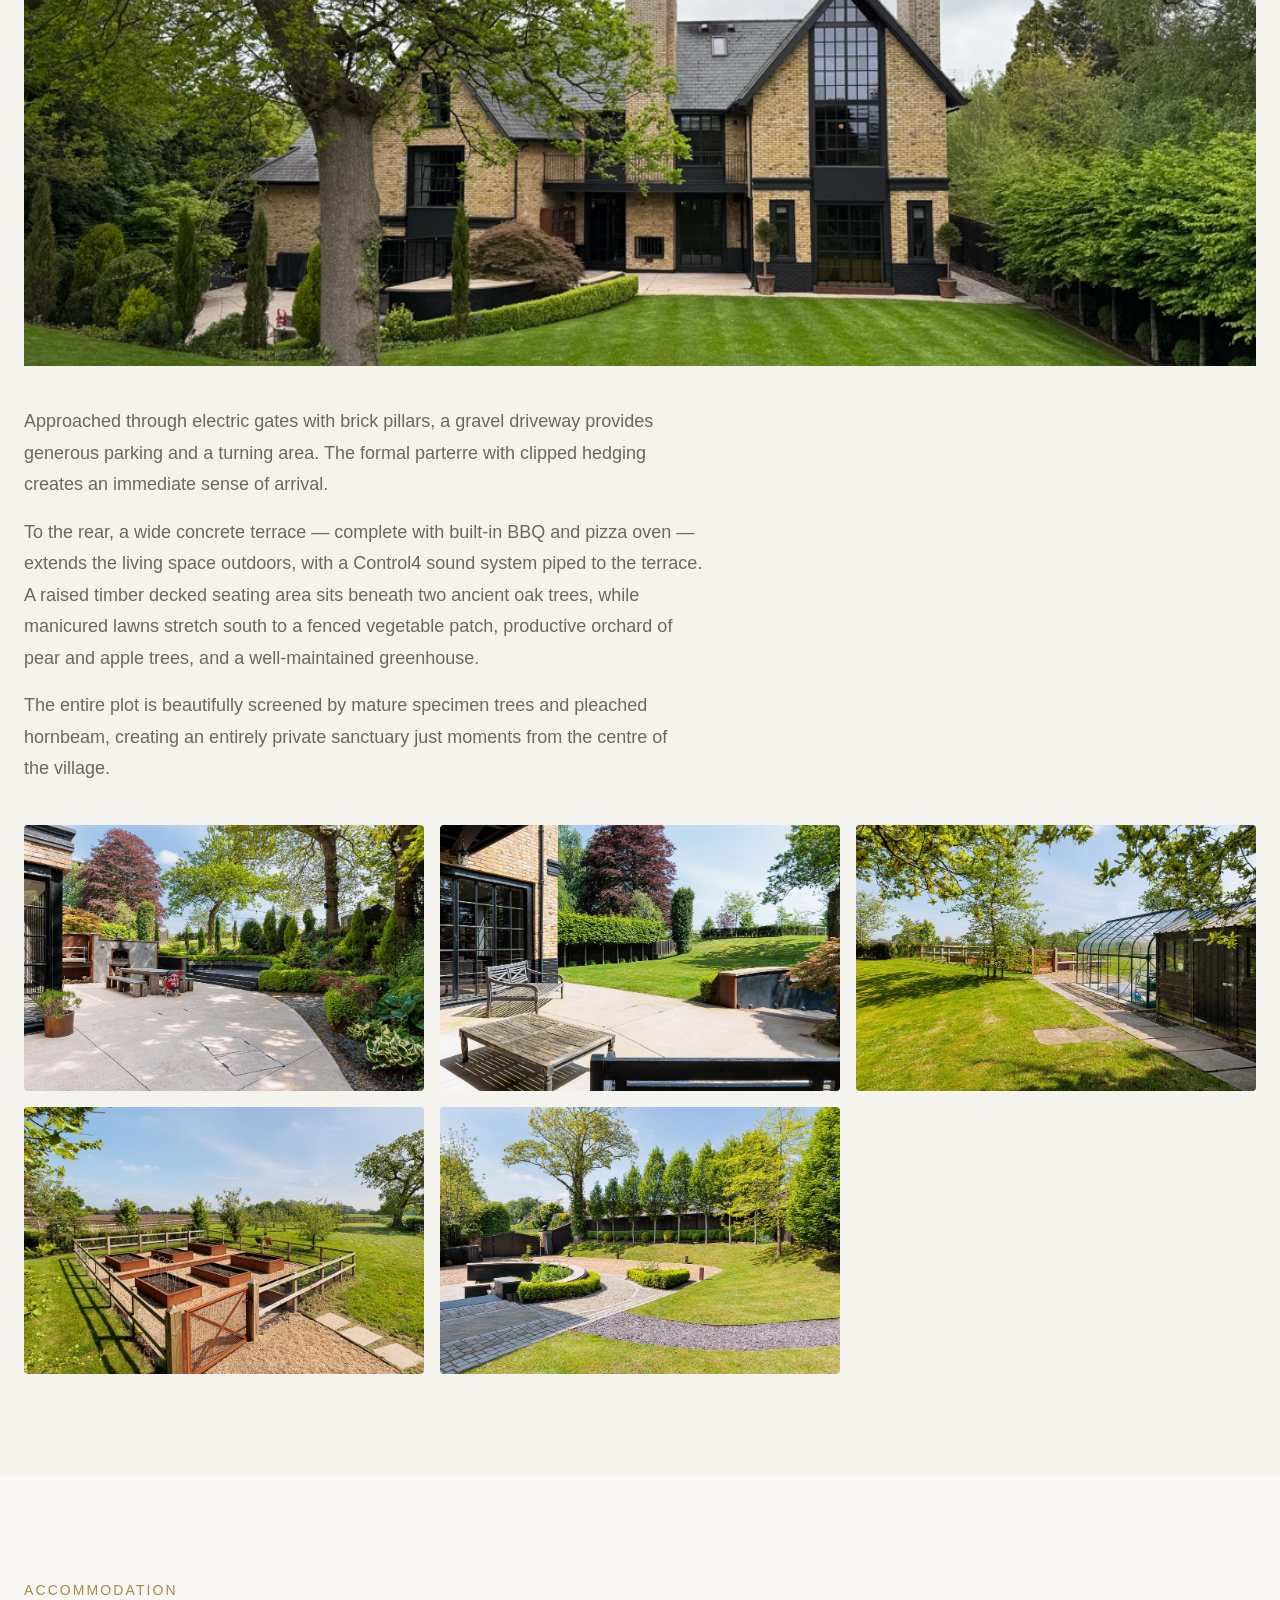
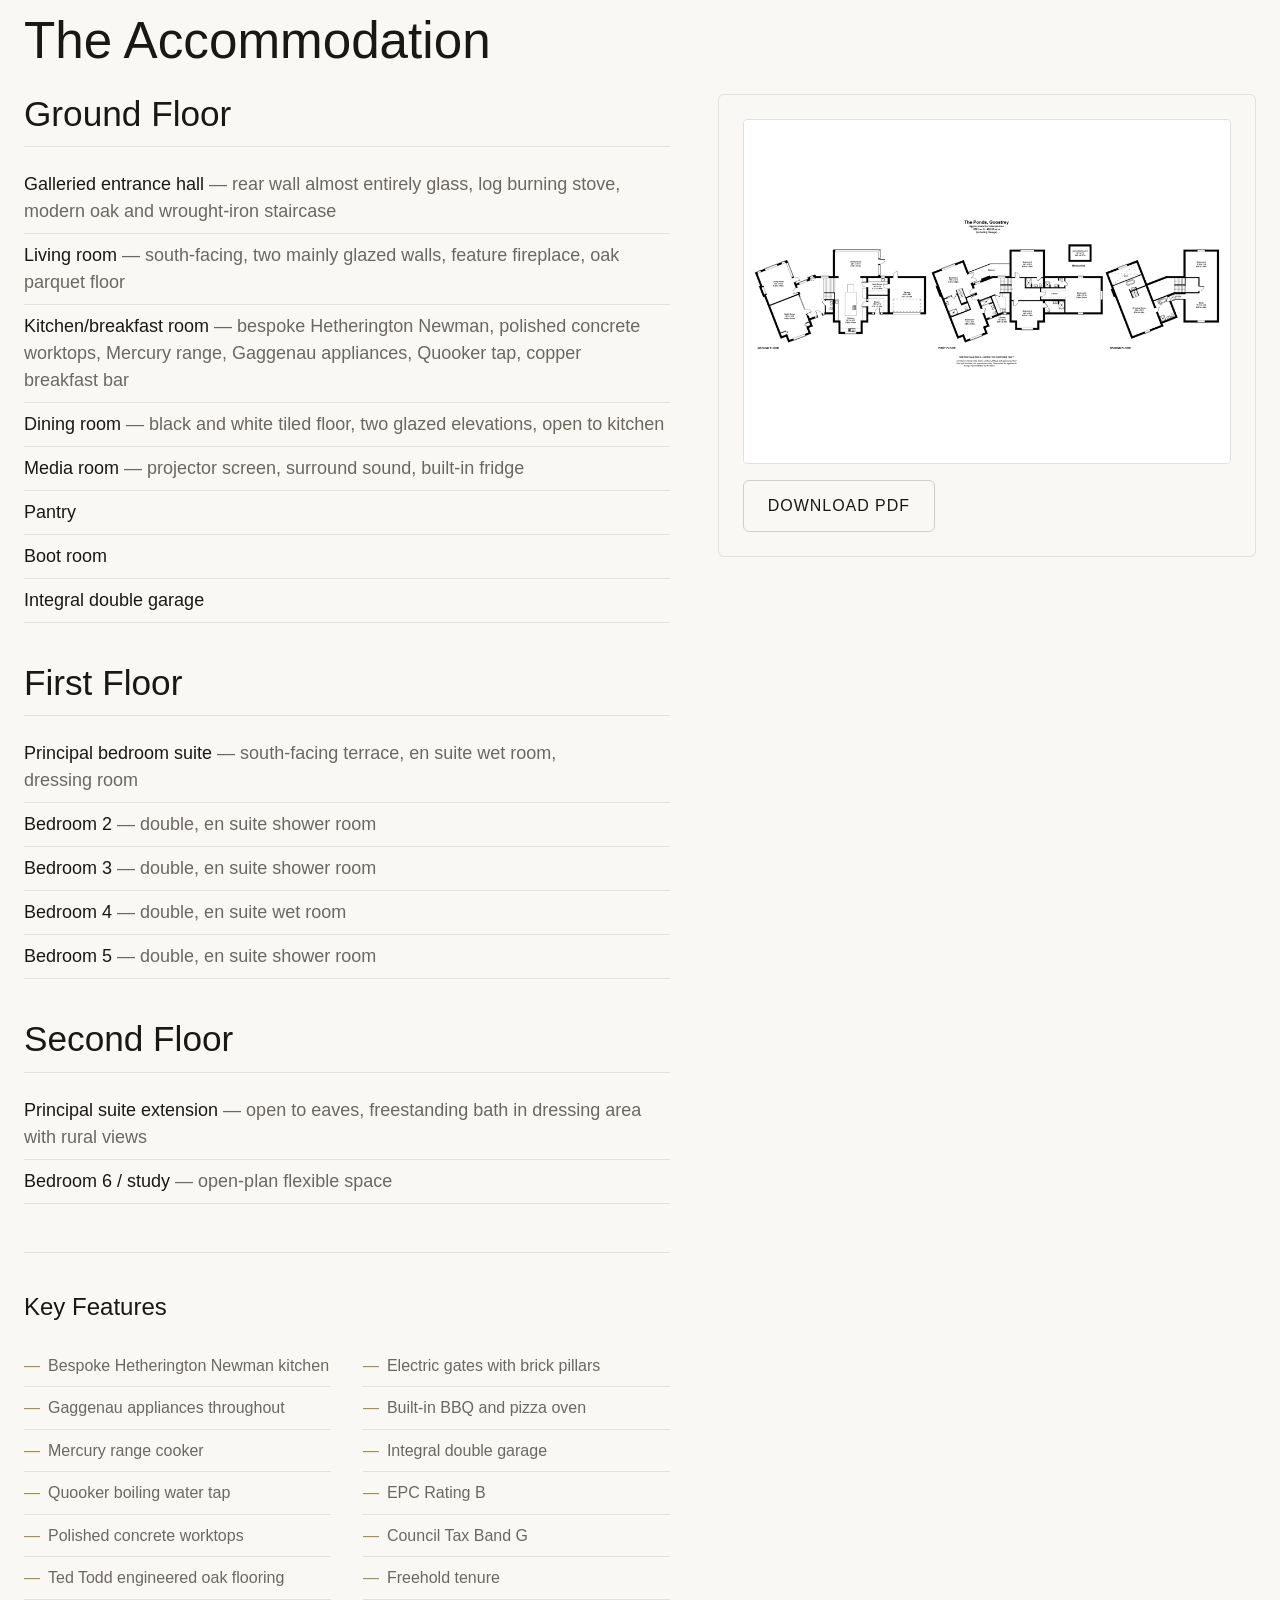
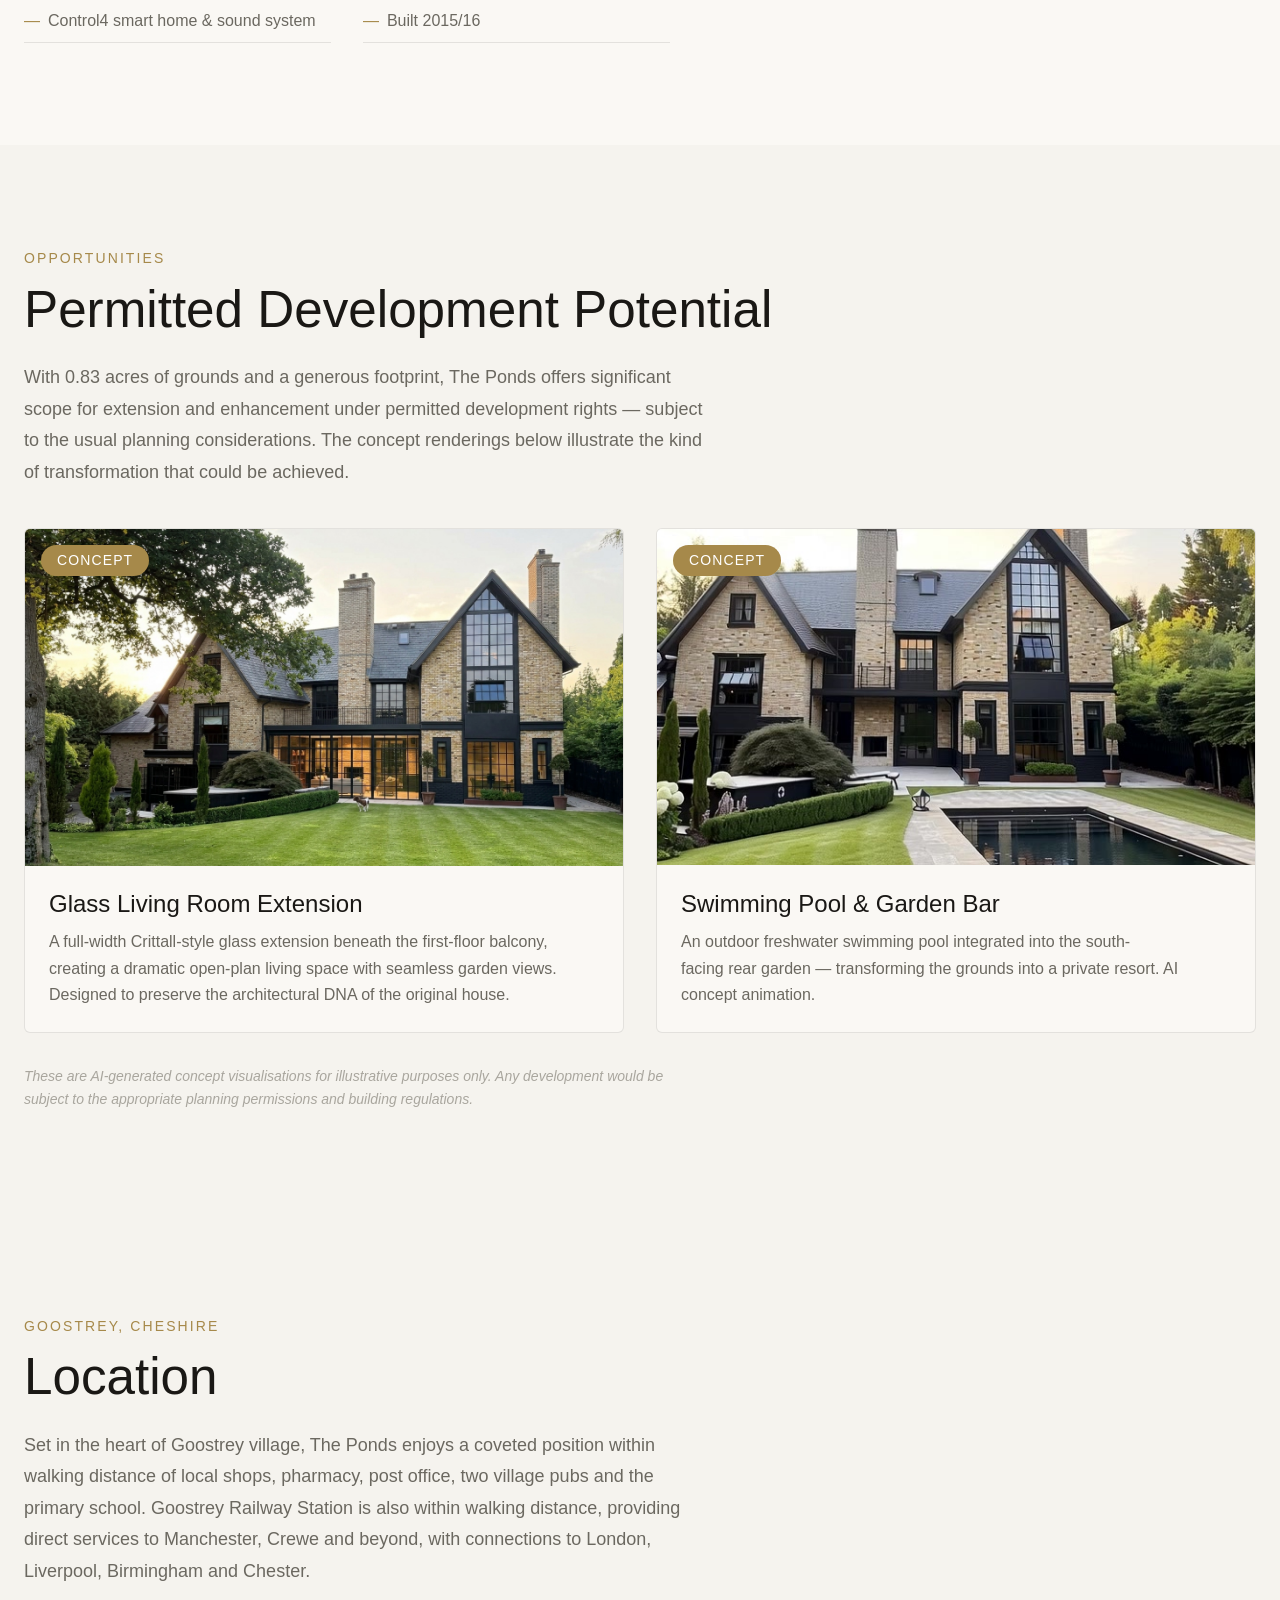
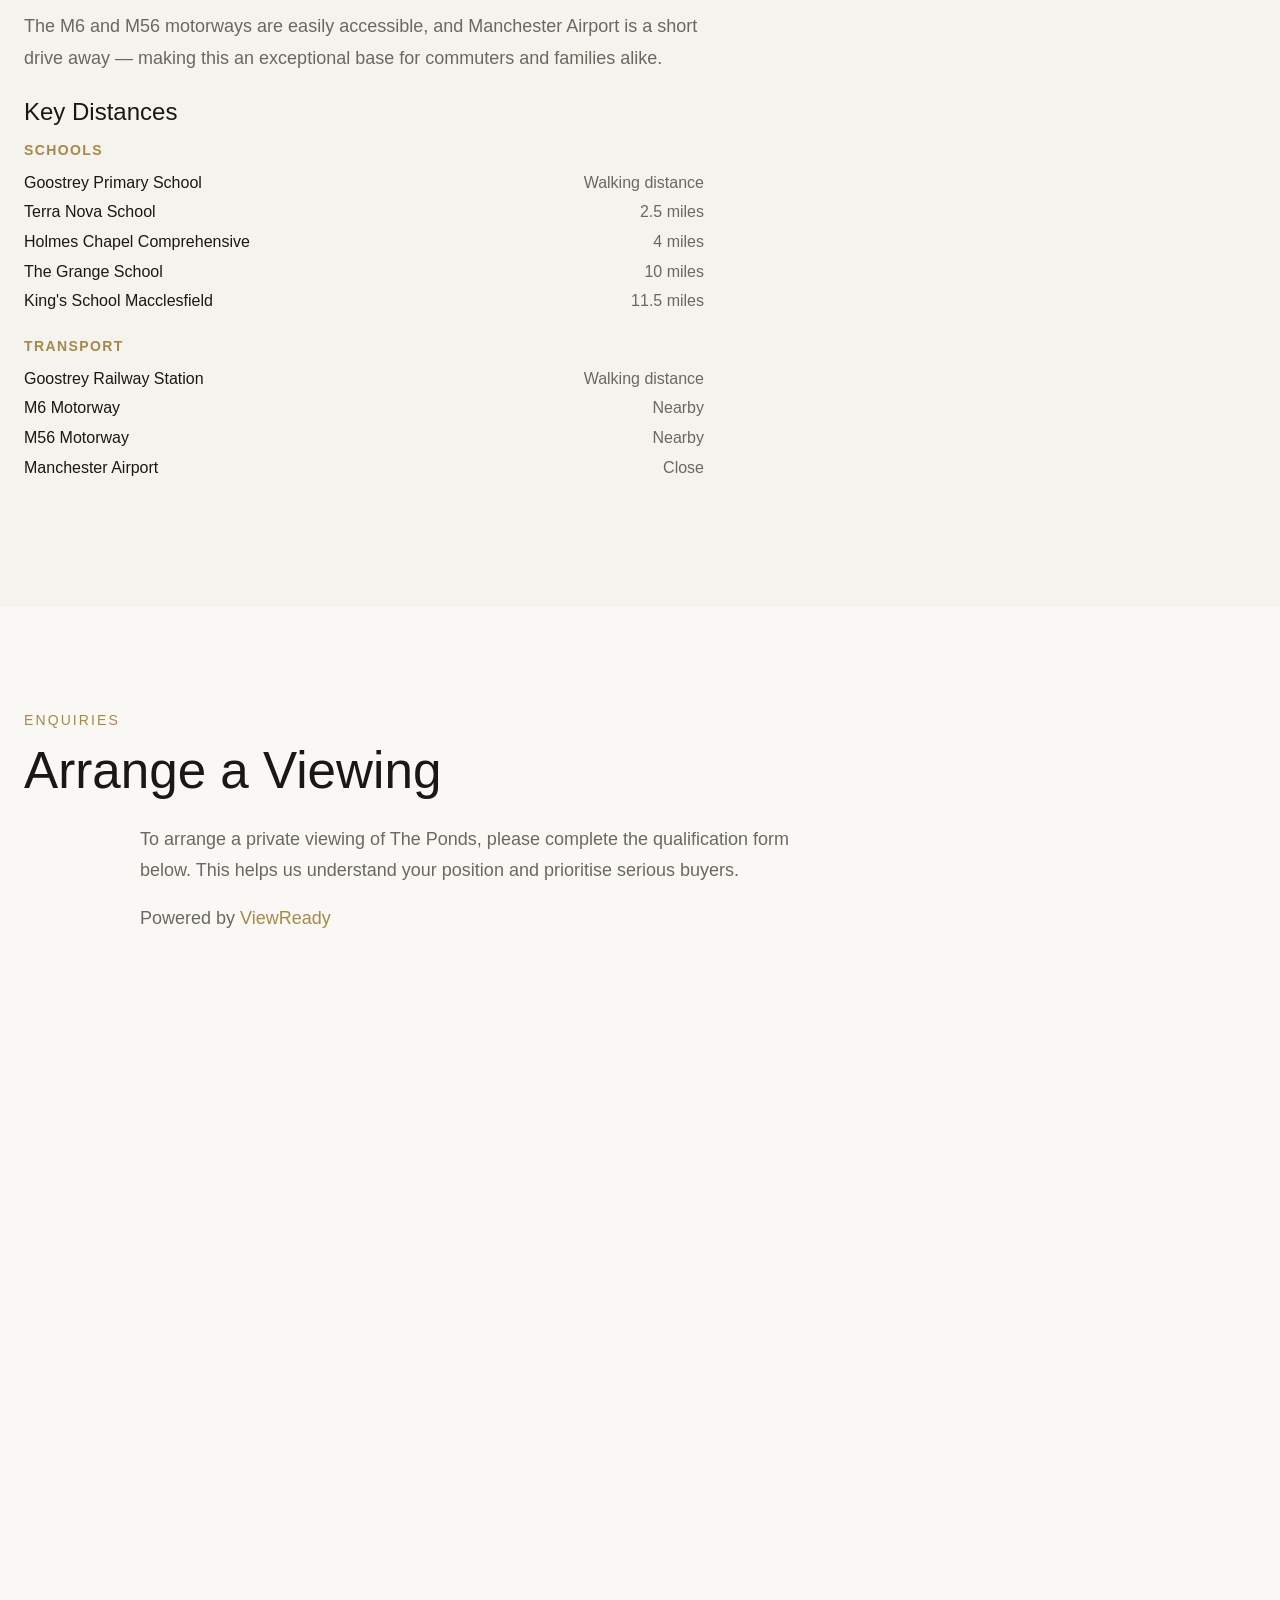
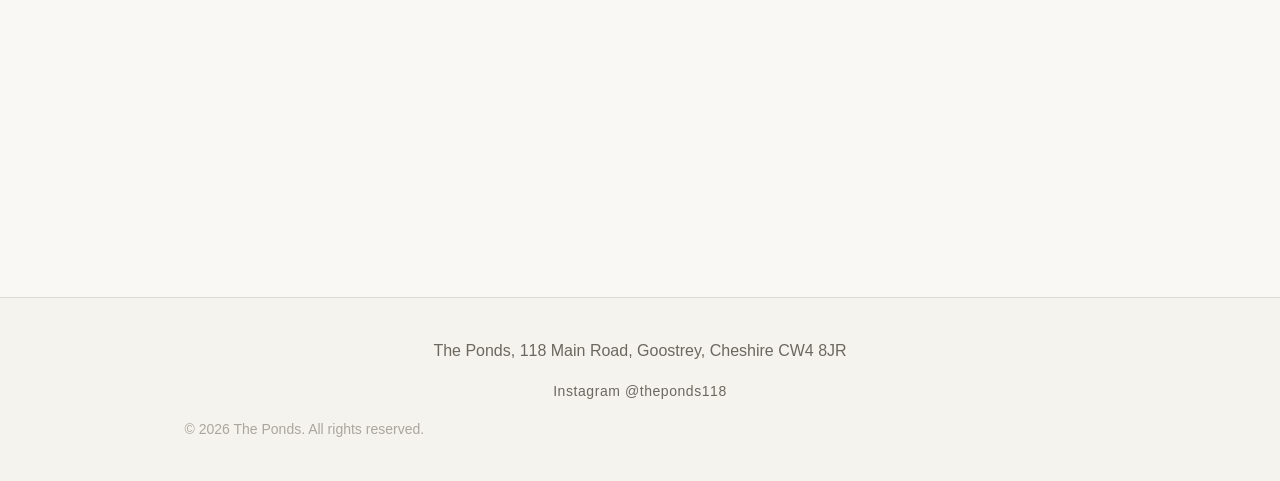
==== commit ffbabc8f: "Update guide price to £2,000,000" ====
--- a/index.html
+++ b/index.html
@@ -3,15 +3,15 @@
 <head>
   <meta charset="UTF-8">
   <meta name="viewport" content="width=device-width, initial-scale=1.0">
-  <title>The Ponds | 6-Bed Contemporary Home for Sale | Goostrey, Cheshire — £2,100,000</title>
-  <meta name="description" content="The Ponds, 118 Main Road, Goostrey, Cheshire CW4 8JR. A bespoke contemporary 6-bedroom detached home, 5,301 sq ft across 3 floors on 0.83 acres. Hetherington Newman kitchen, Gaggenau appliances, Control4, south-facing gardens. Guide price £2,100,000.">
+  <title>The Ponds | 6-Bed Contemporary Home for Sale | Goostrey, Cheshire — £2,000,000</title>
+  <meta name="description" content="The Ponds, 118 Main Road, Goostrey, Cheshire CW4 8JR. A bespoke contemporary 6-bedroom detached home, 5,301 sq ft across 3 floors on 0.83 acres. Hetherington Newman kitchen, Gaggenau appliances, Control4, south-facing gardens. Guide price £2,000,000.">
   <meta name="keywords" content="The Ponds Goostrey, luxury house for sale Cheshire, 6 bedroom house Goostrey, contemporary home Cheshire, detached house CW4, property for sale Goostrey, luxury property Cheshire, Main Road Goostrey">
   <link rel="canonical" href="https://www.the-ponds.co.uk/">
   <meta name="google-site-verification" content="Stokq2CDlxqWWDPzGrINJgCYFsoekRhyvdX6YzSd5OM">
 
   <!-- Open Graph -->
-  <meta property="og:title" content="The Ponds | 6-Bed Contemporary Home — Goostrey, Cheshire | £2.1m">
-  <meta property="og:description" content="Bespoke 6-bed detached home, 5,301 sq ft on 0.83 acres with south-facing gardens. Hetherington Newman kitchen, Gaggenau, Control4 sound. Guide price £2,100,000.">
+  <meta property="og:title" content="The Ponds | 6-Bed Contemporary Home — Goostrey, Cheshire | £2m">
+  <meta property="og:description" content="Bespoke 6-bed detached home, 5,301 sq ft on 0.83 acres with south-facing gardens. Hetherington Newman kitchen, Gaggenau, Control4 sound. Guide price £2,000,000.">
   <meta property="og:image" content="https://www.the-ponds.co.uk/assets/images/hero-rear.jpg">
   <meta property="og:url" content="https://www.the-ponds.co.uk/">
   <meta property="og:type" content="website">
@@ -20,7 +20,7 @@
   <!-- Twitter Card -->
   <meta name="twitter:card" content="summary_large_image">
   <meta name="twitter:title" content="The Ponds | 6-Bed Contemporary Home — Goostrey, Cheshire">
-  <meta name="twitter:description" content="Bespoke 6-bed detached, 5,301 sq ft on 0.83 acres. Guide price £2,100,000.">
+  <meta name="twitter:description" content="Bespoke 6-bed detached, 5,301 sq ft on 0.83 acres. Guide price £2,000,000.">
   <meta name="twitter:image" content="https://www.the-ponds.co.uk/assets/images/hero-rear.jpg">
 
   <!-- Schema: RealEstateListing -->
@@ -53,7 +53,7 @@
     },
     "offers": {
       "@type": "Offer",
-      "price": "2100000",
+      "price": "2000000",
       "priceCurrency": "GBP",
       "availability": "https://schema.org/InStock"
     },
@@ -160,7 +160,7 @@
     <div class="hero-content">
       <h1 class="hero-title">The Ponds</h1>
       <p class="hero-tagline">A contemporary masterpiece in the heart of Cheshire</p>
-      <p class="hero-price">Guide Price £2,100,000</p>
+      <p class="hero-price">Guide Price £2,000,000</p>
     </div>
     <div class="scroll-indicator" aria-hidden="true">
       <span>Scroll</span>
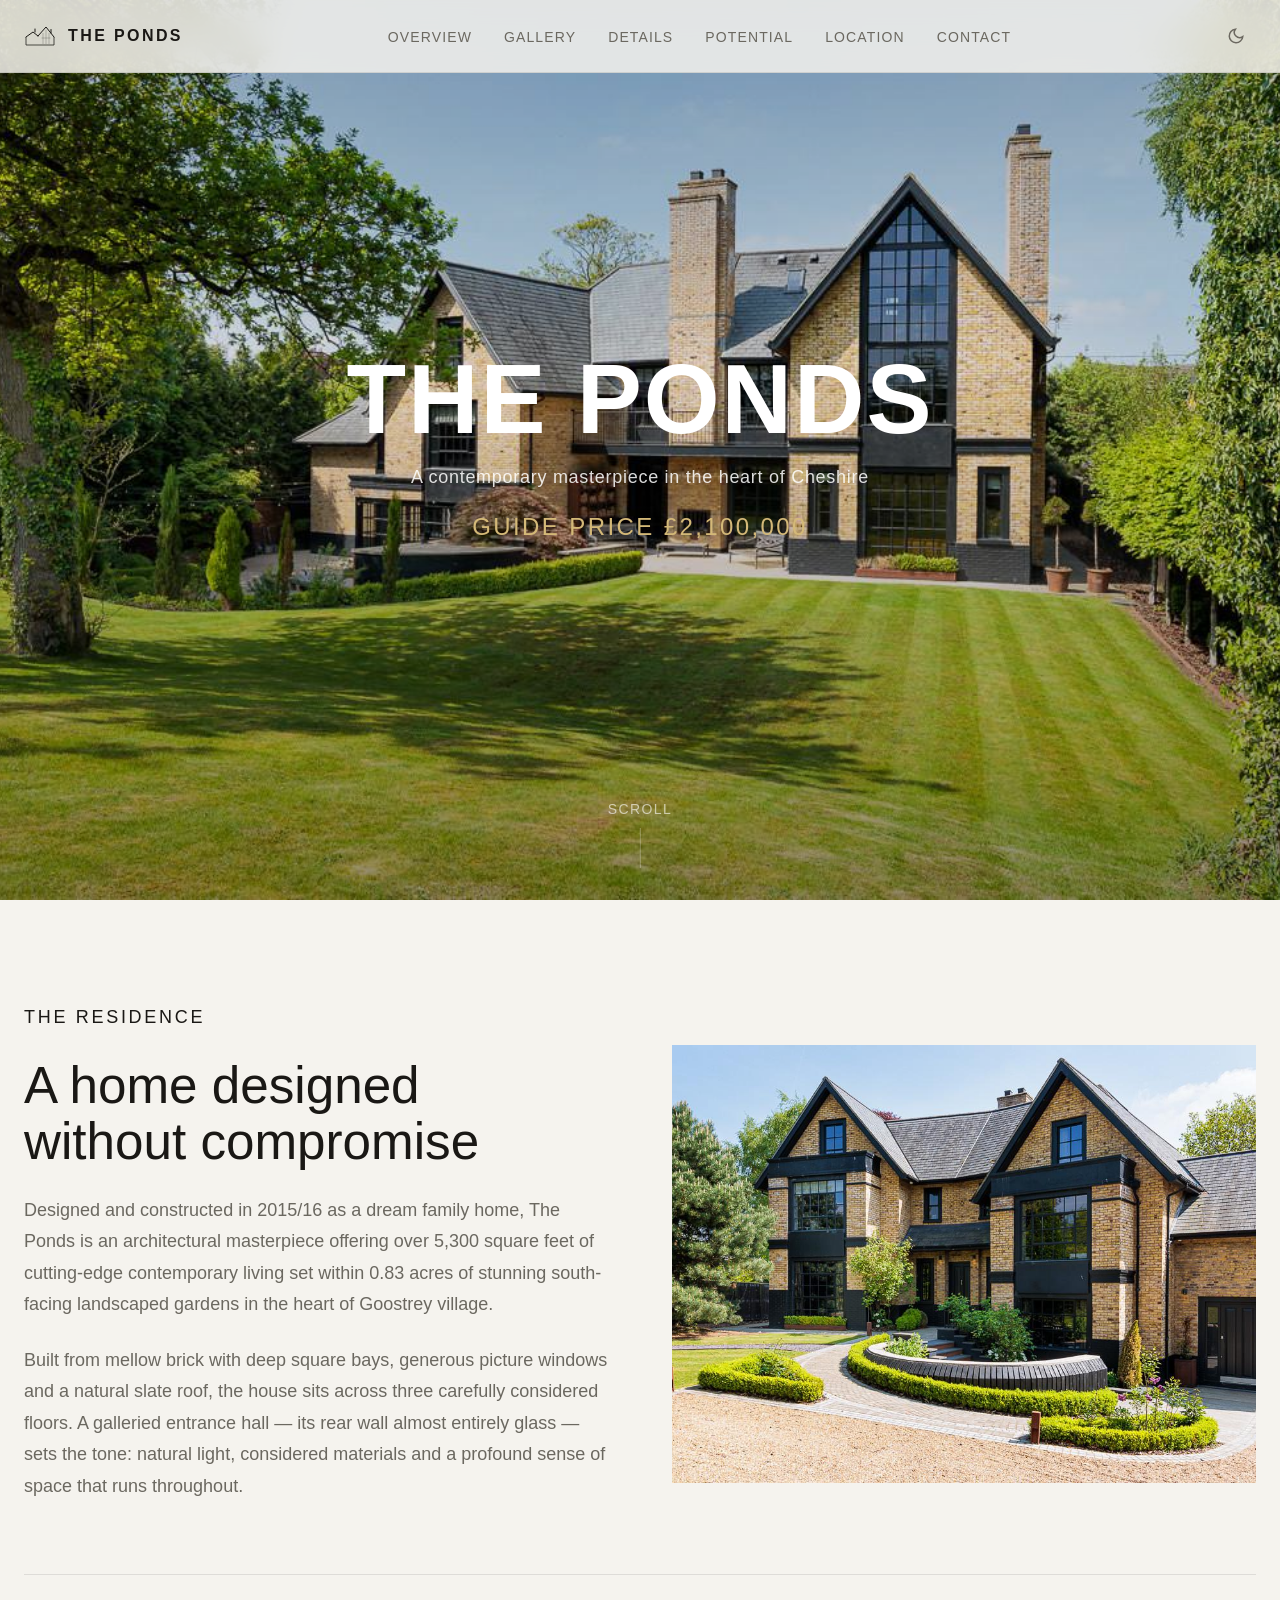
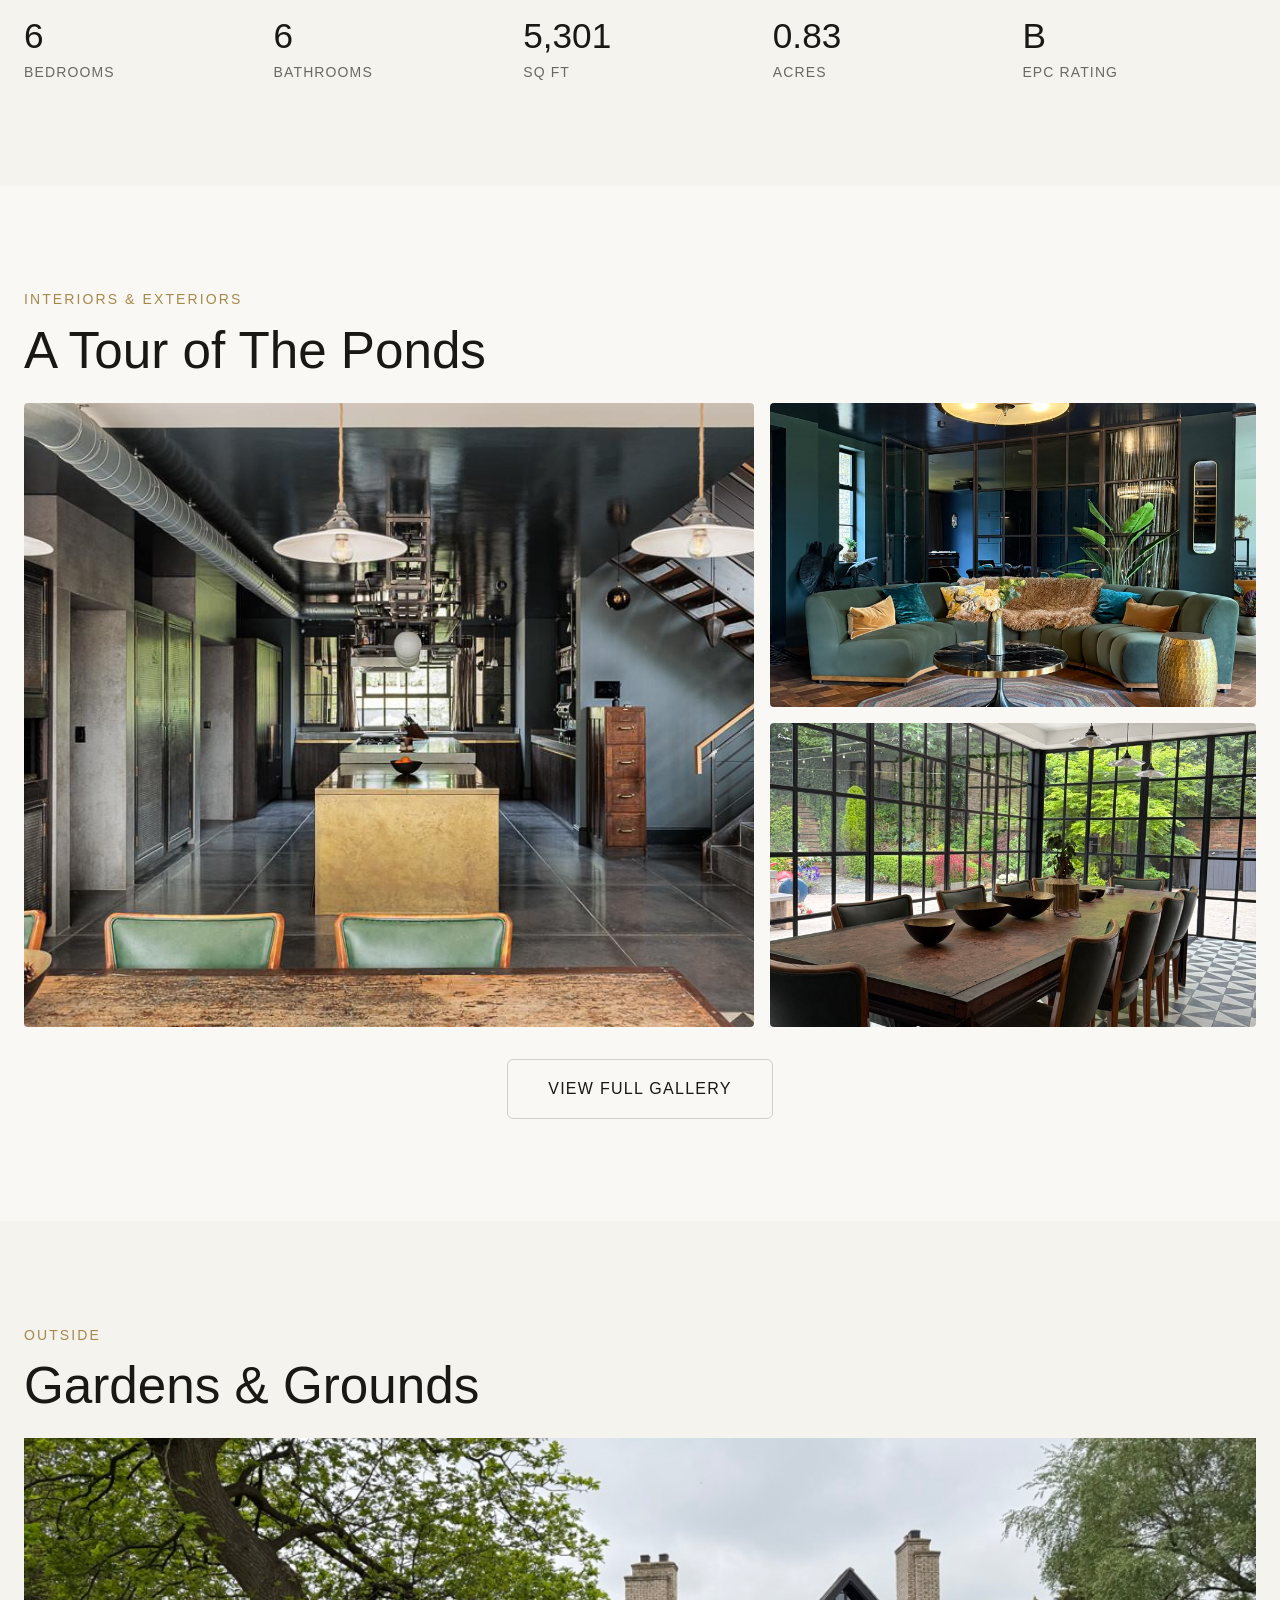
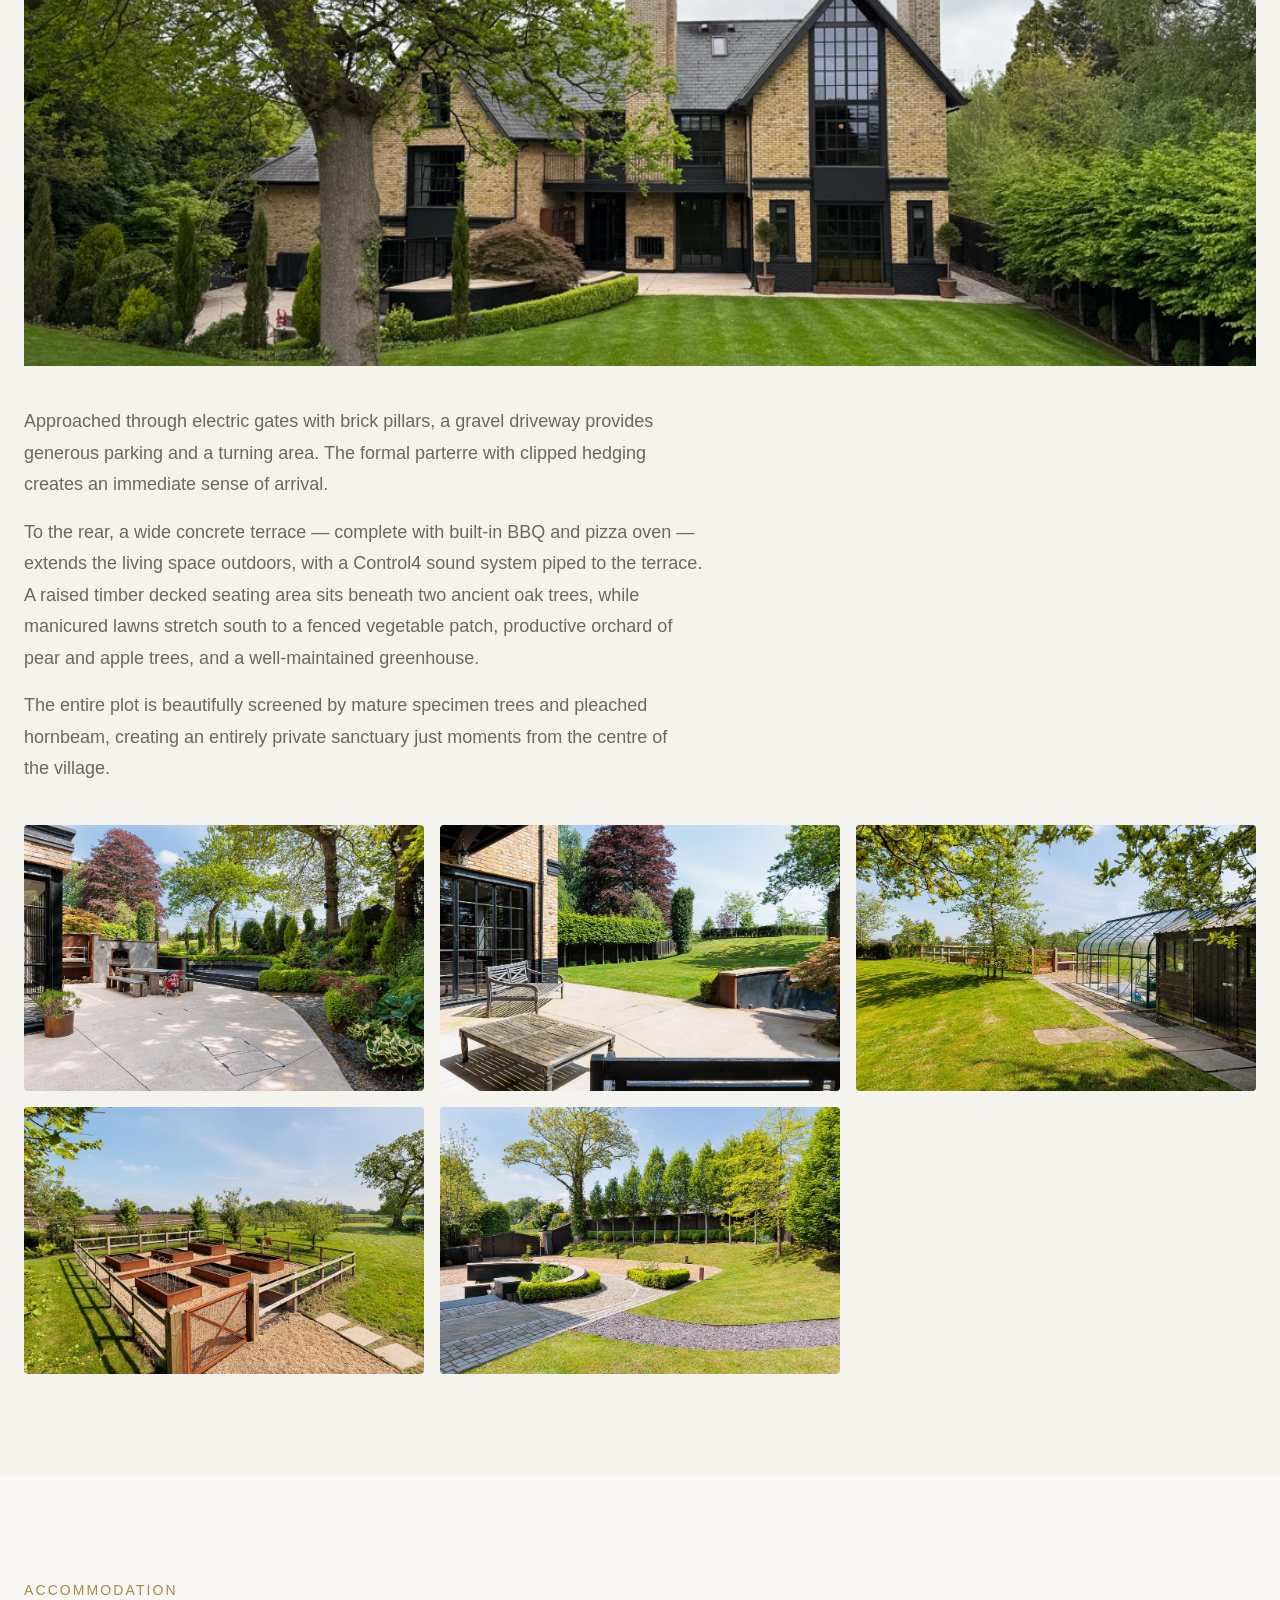
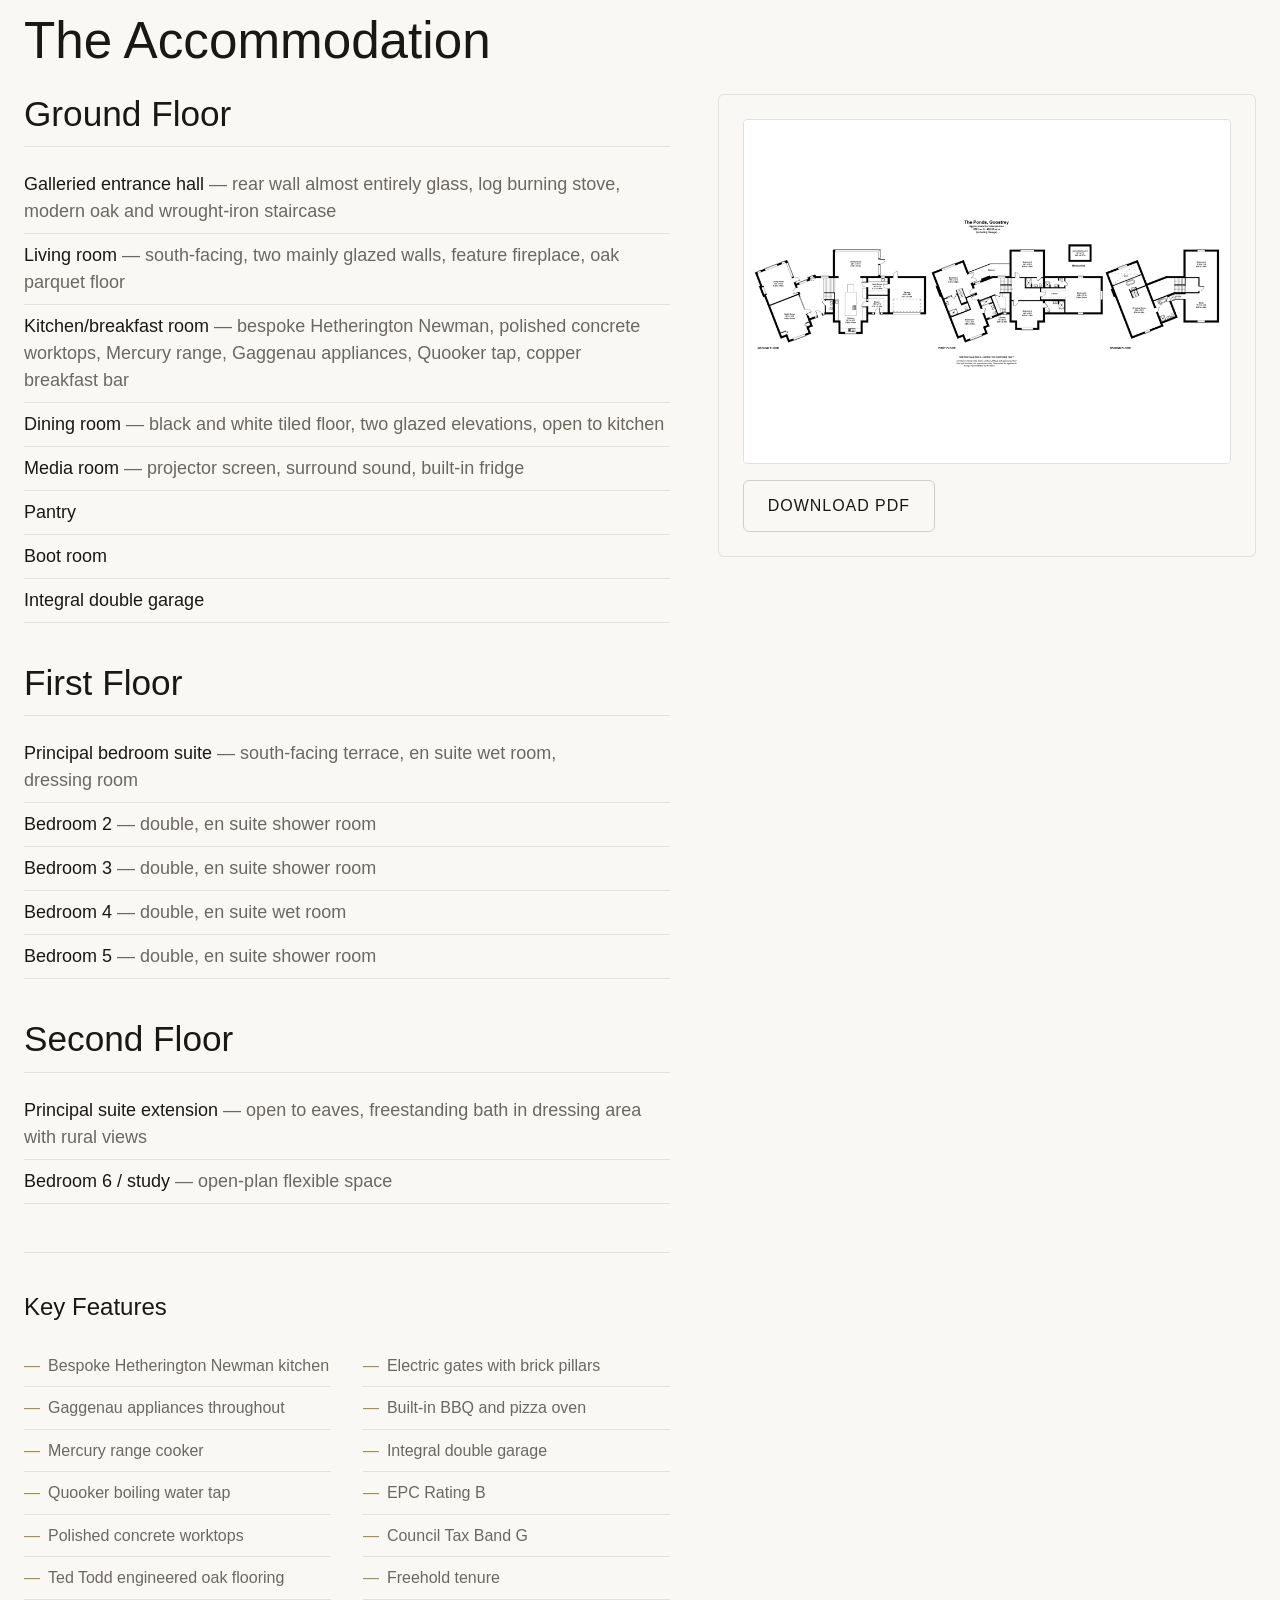
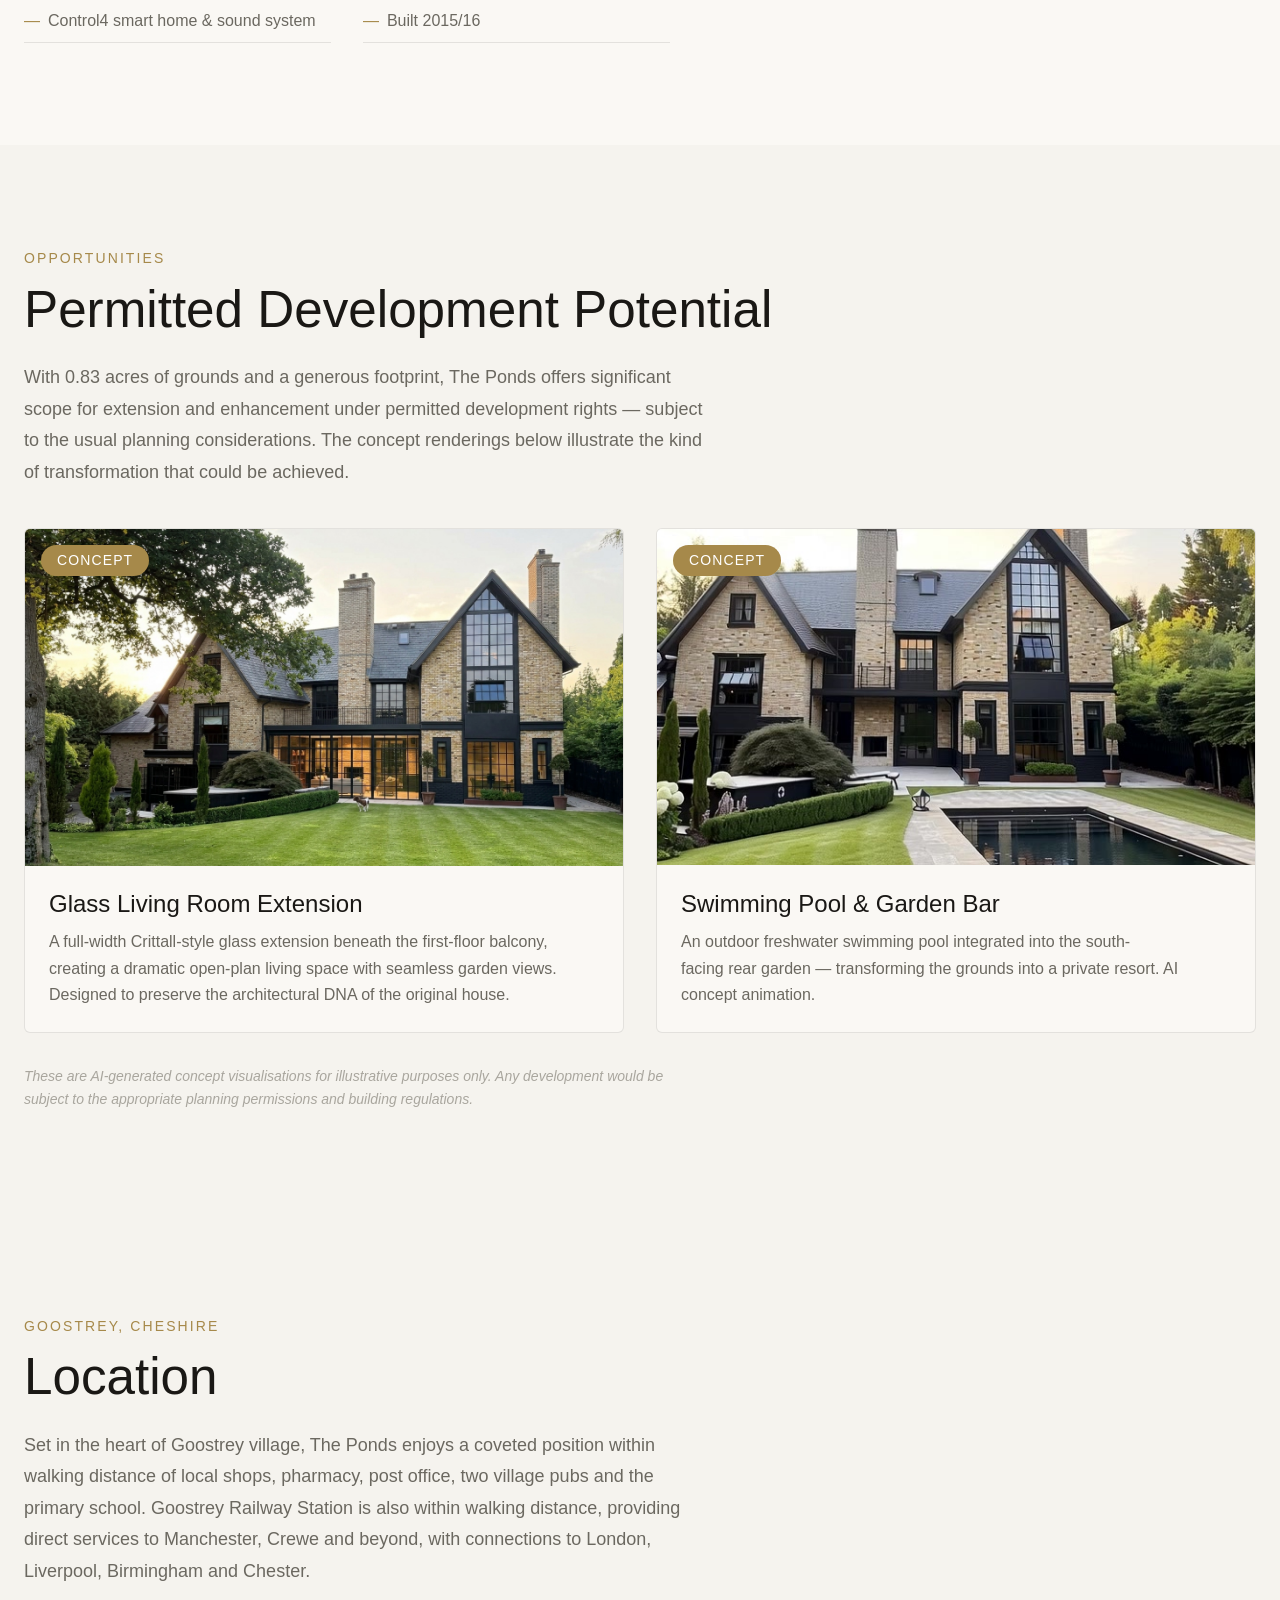
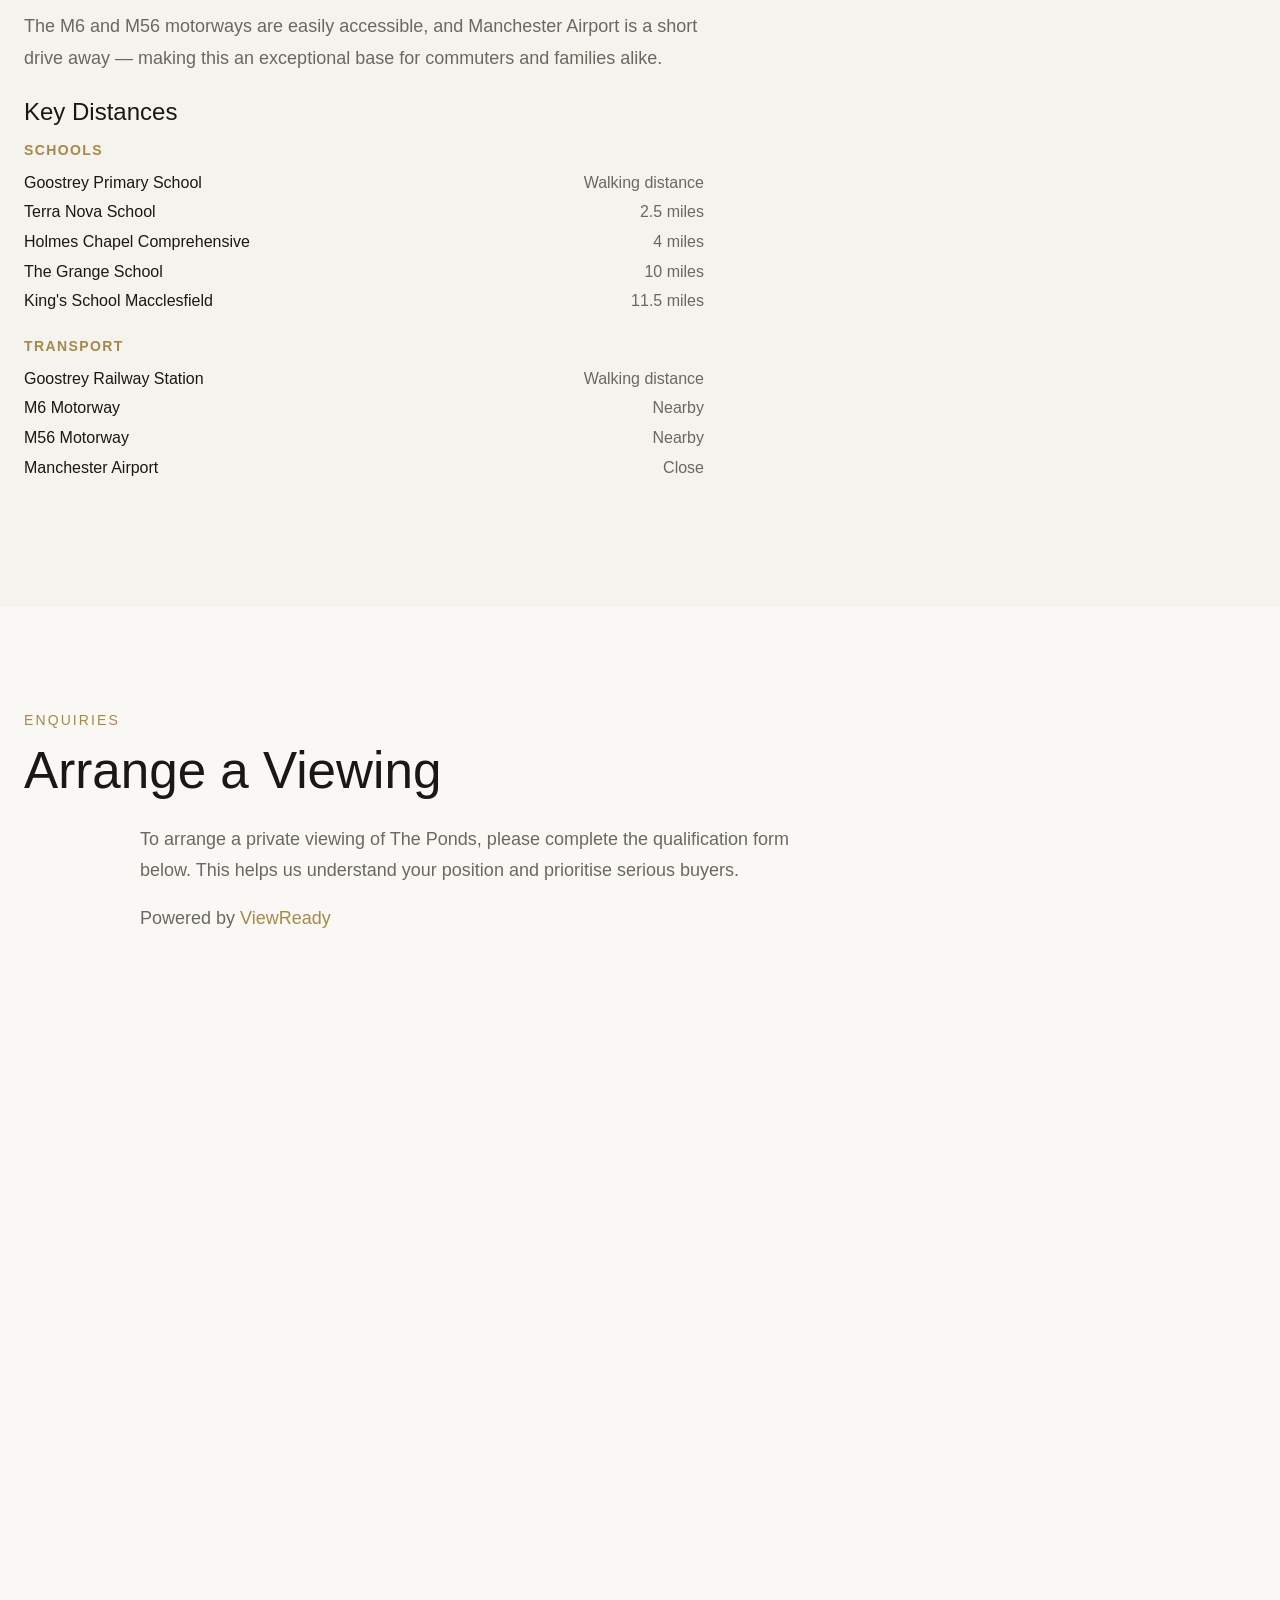
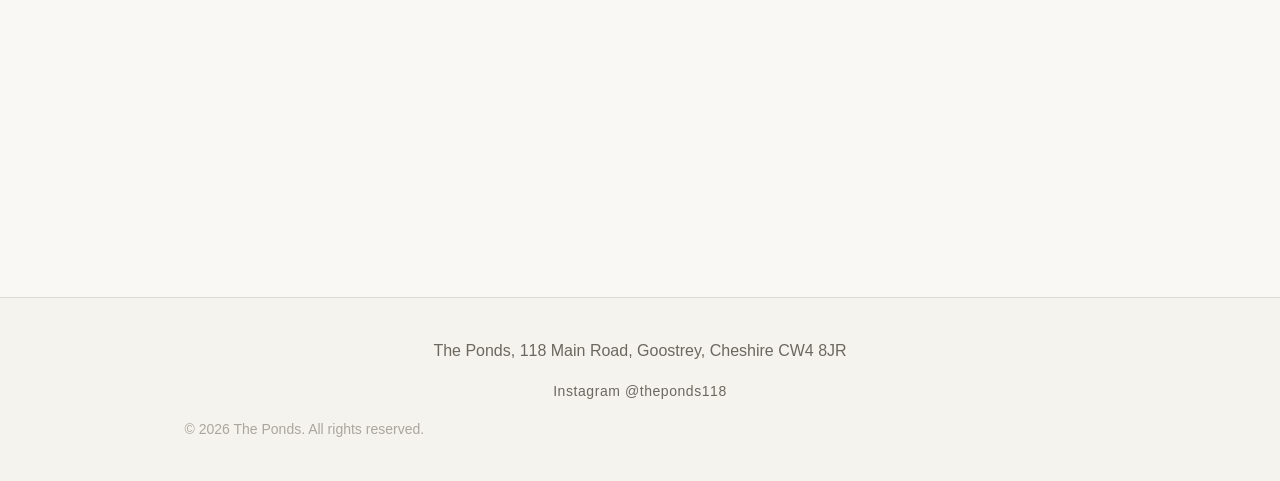
==== commit b2401ec8: "Update guide price back to £2,100,000" ====
--- a/index.html
+++ b/index.html
@@ -3,15 +3,15 @@
 <head>
   <meta charset="UTF-8">
   <meta name="viewport" content="width=device-width, initial-scale=1.0">
-  <title>The Ponds | 6-Bed Contemporary Home for Sale | Goostrey, Cheshire — £2,000,000</title>
-  <meta name="description" content="The Ponds, 118 Main Road, Goostrey, Cheshire CW4 8JR. A bespoke contemporary 6-bedroom detached home, 5,301 sq ft across 3 floors on 0.83 acres. Hetherington Newman kitchen, Gaggenau appliances, Control4, south-facing gardens. Guide price £2,000,000.">
+  <title>The Ponds | 6-Bed Contemporary Home for Sale | Goostrey, Cheshire — £2,100,000</title>
+  <meta name="description" content="The Ponds, 118 Main Road, Goostrey, Cheshire CW4 8JR. A bespoke contemporary 6-bedroom detached home, 5,301 sq ft across 3 floors on 0.83 acres. Hetherington Newman kitchen, Gaggenau appliances, Control4, south-facing gardens. Guide price £2,100,000.">
   <meta name="keywords" content="The Ponds Goostrey, luxury house for sale Cheshire, 6 bedroom house Goostrey, contemporary home Cheshire, detached house CW4, property for sale Goostrey, luxury property Cheshire, Main Road Goostrey">
   <link rel="canonical" href="https://www.the-ponds.co.uk/">
   <meta name="google-site-verification" content="Stokq2CDlxqWWDPzGrINJgCYFsoekRhyvdX6YzSd5OM">
 
   <!-- Open Graph -->
-  <meta property="og:title" content="The Ponds | 6-Bed Contemporary Home — Goostrey, Cheshire | £2m">
-  <meta property="og:description" content="Bespoke 6-bed detached home, 5,301 sq ft on 0.83 acres with south-facing gardens. Hetherington Newman kitchen, Gaggenau, Control4 sound. Guide price £2,000,000.">
+  <meta property="og:title" content="The Ponds | 6-Bed Contemporary Home — Goostrey, Cheshire | £2.1m">
+  <meta property="og:description" content="Bespoke 6-bed detached home, 5,301 sq ft on 0.83 acres with south-facing gardens. Hetherington Newman kitchen, Gaggenau, Control4 sound. Guide price £2,100,000.">
   <meta property="og:image" content="https://www.the-ponds.co.uk/assets/images/hero-rear.jpg">
   <meta property="og:url" content="https://www.the-ponds.co.uk/">
   <meta property="og:type" content="website">
@@ -20,7 +20,7 @@
   <!-- Twitter Card -->
   <meta name="twitter:card" content="summary_large_image">
   <meta name="twitter:title" content="The Ponds | 6-Bed Contemporary Home — Goostrey, Cheshire">
-  <meta name="twitter:description" content="Bespoke 6-bed detached, 5,301 sq ft on 0.83 acres. Guide price £2,000,000.">
+  <meta name="twitter:description" content="Bespoke 6-bed detached, 5,301 sq ft on 0.83 acres. Guide price £2,100,000.">
   <meta name="twitter:image" content="https://www.the-ponds.co.uk/assets/images/hero-rear.jpg">
 
   <!-- Schema: RealEstateListing -->
@@ -53,7 +53,7 @@
     },
     "offers": {
       "@type": "Offer",
-      "price": "2000000",
+      "price": "2100000",
       "priceCurrency": "GBP",
       "availability": "https://schema.org/InStock"
     },
@@ -160,7 +160,7 @@
     <div class="hero-content">
       <h1 class="hero-title">The Ponds</h1>
       <p class="hero-tagline">A contemporary masterpiece in the heart of Cheshire</p>
-      <p class="hero-price">Guide Price £2,000,000</p>
+      <p class="hero-price">Guide Price £2,100,000</p>
     </div>
     <div class="scroll-indicator" aria-hidden="true">
       <span>Scroll</span>
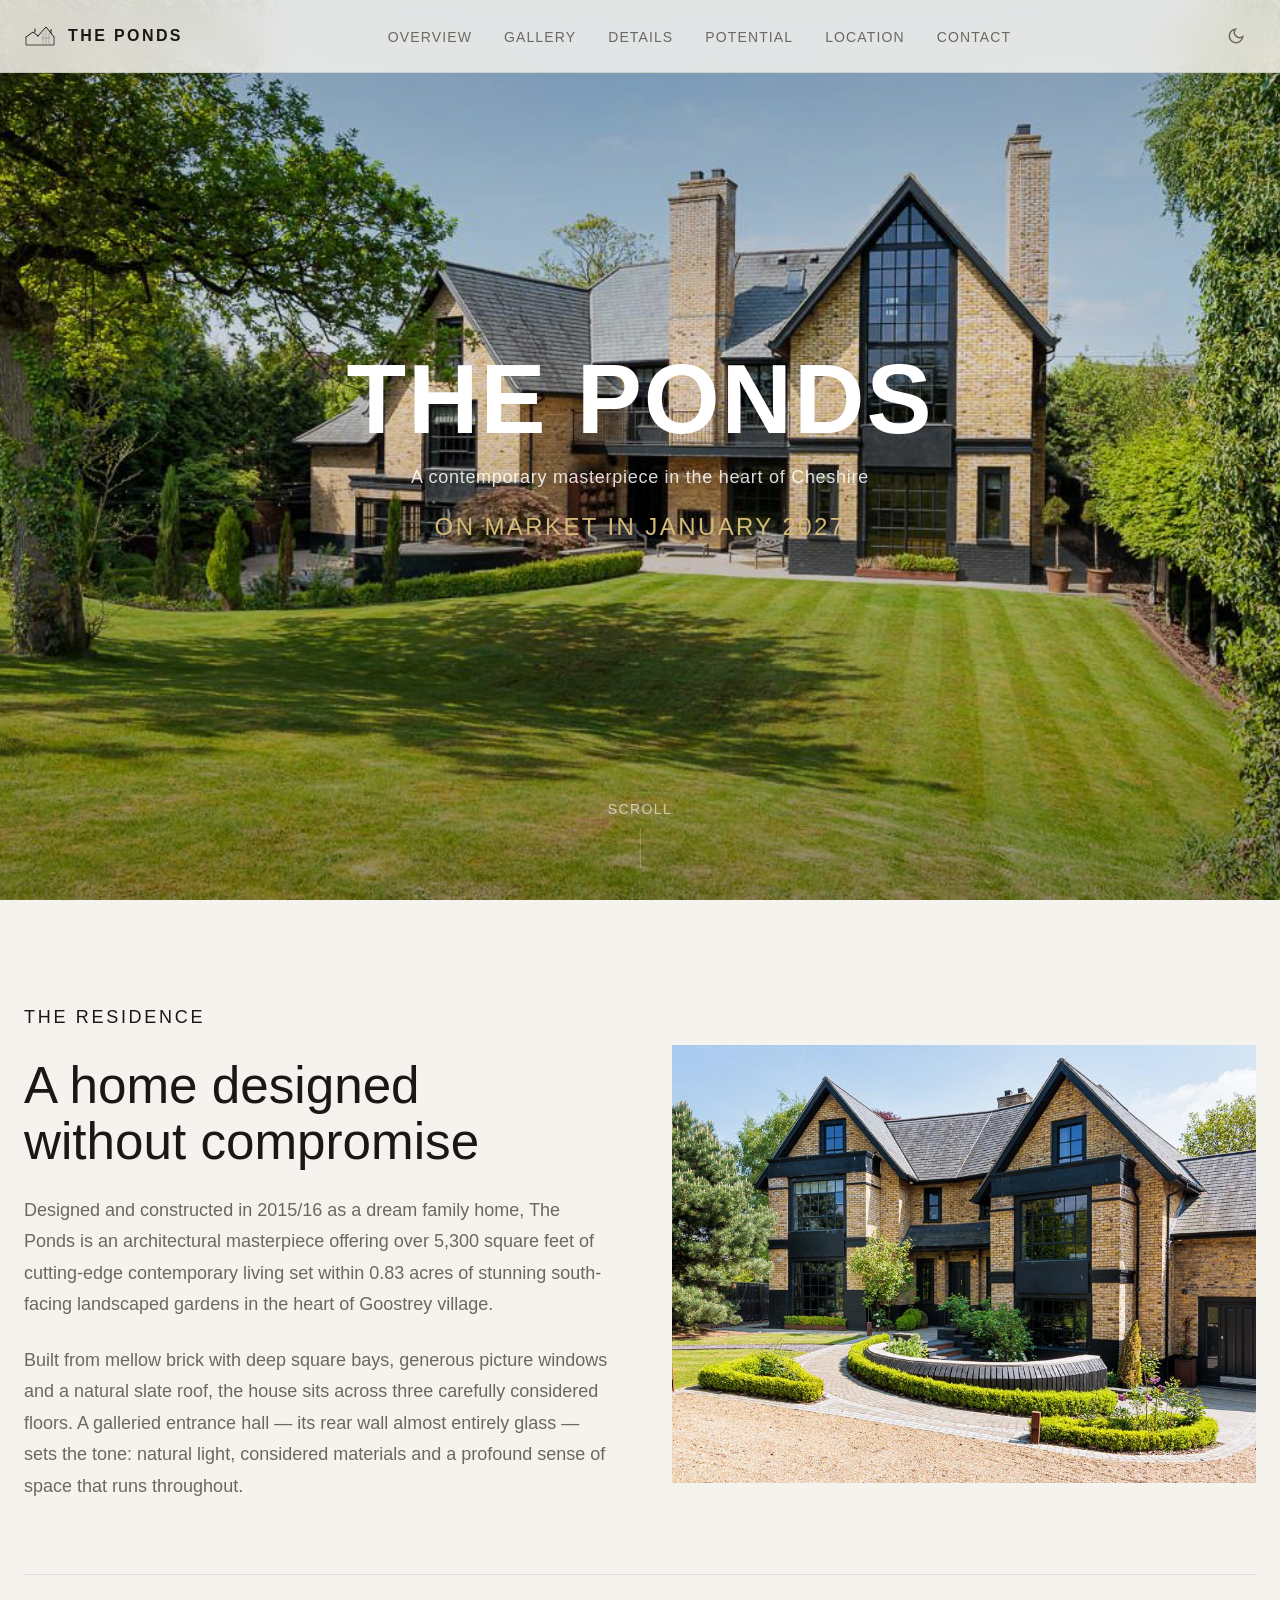
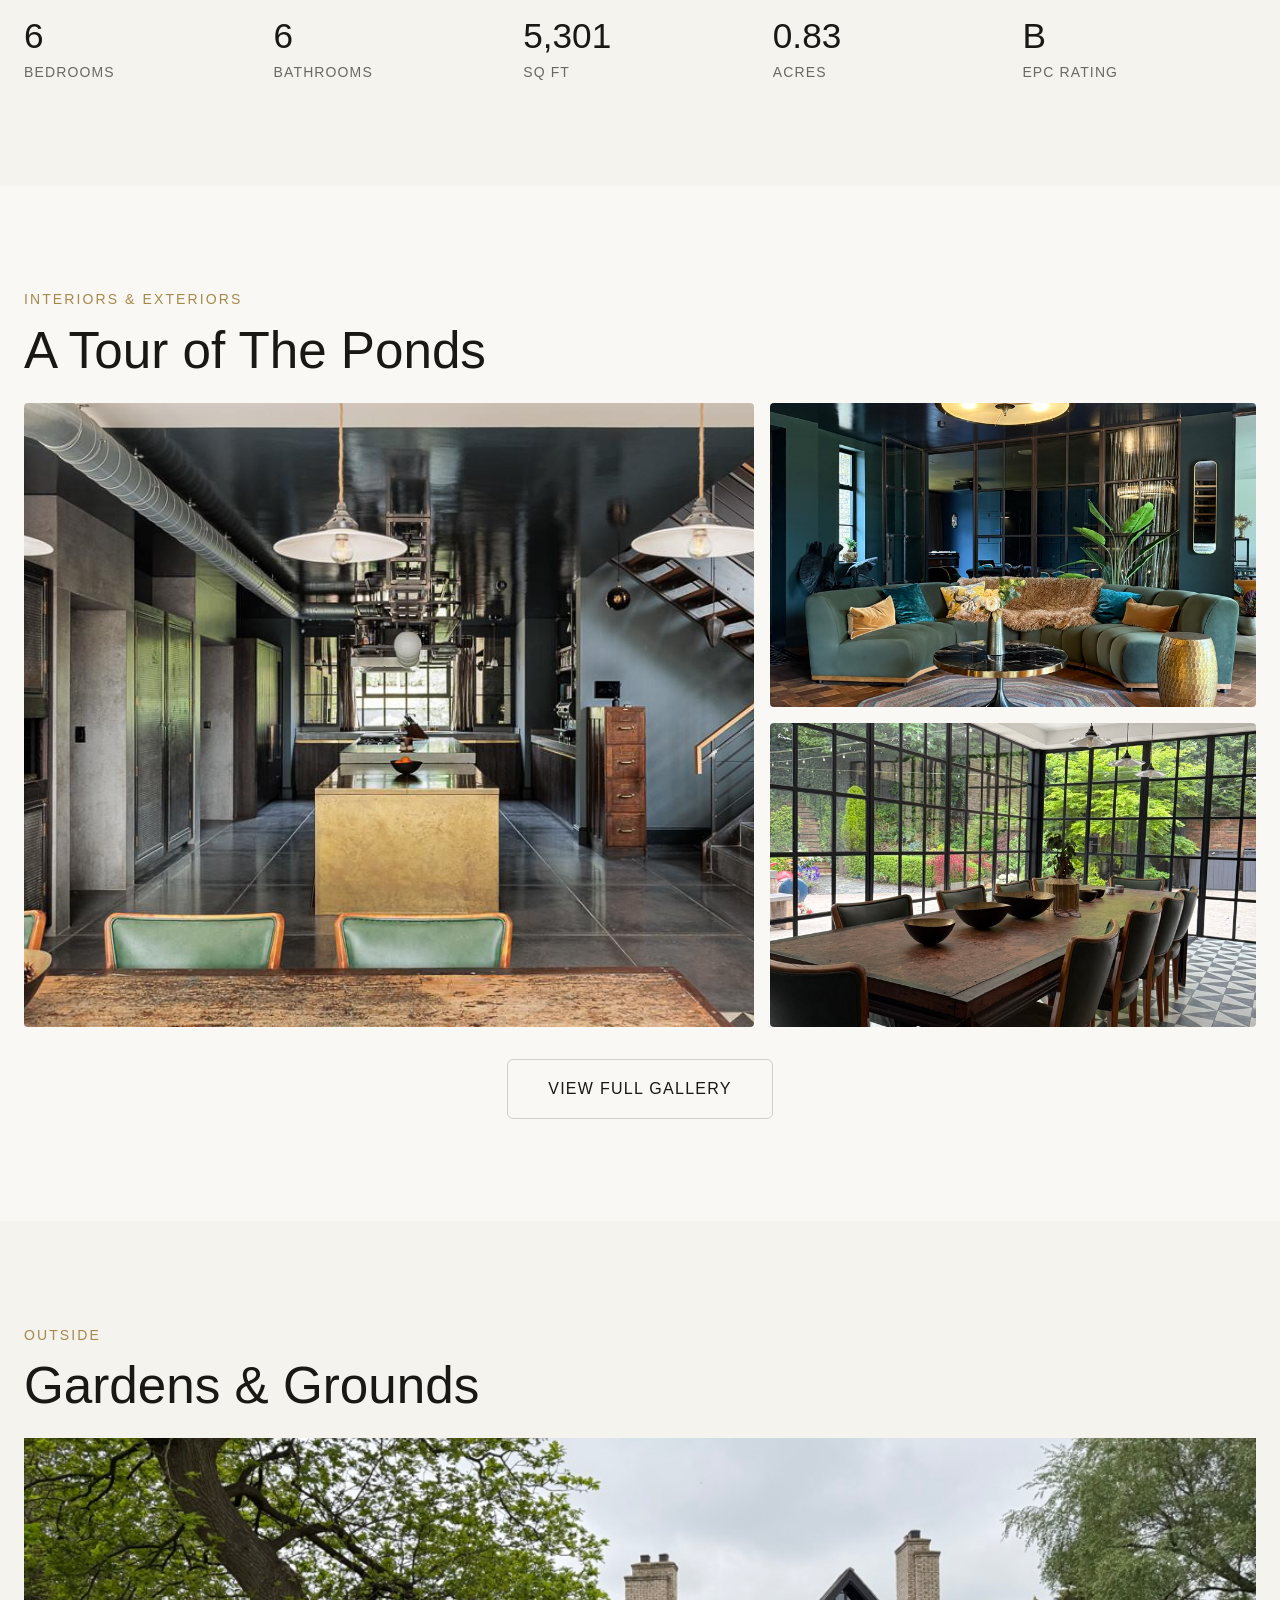
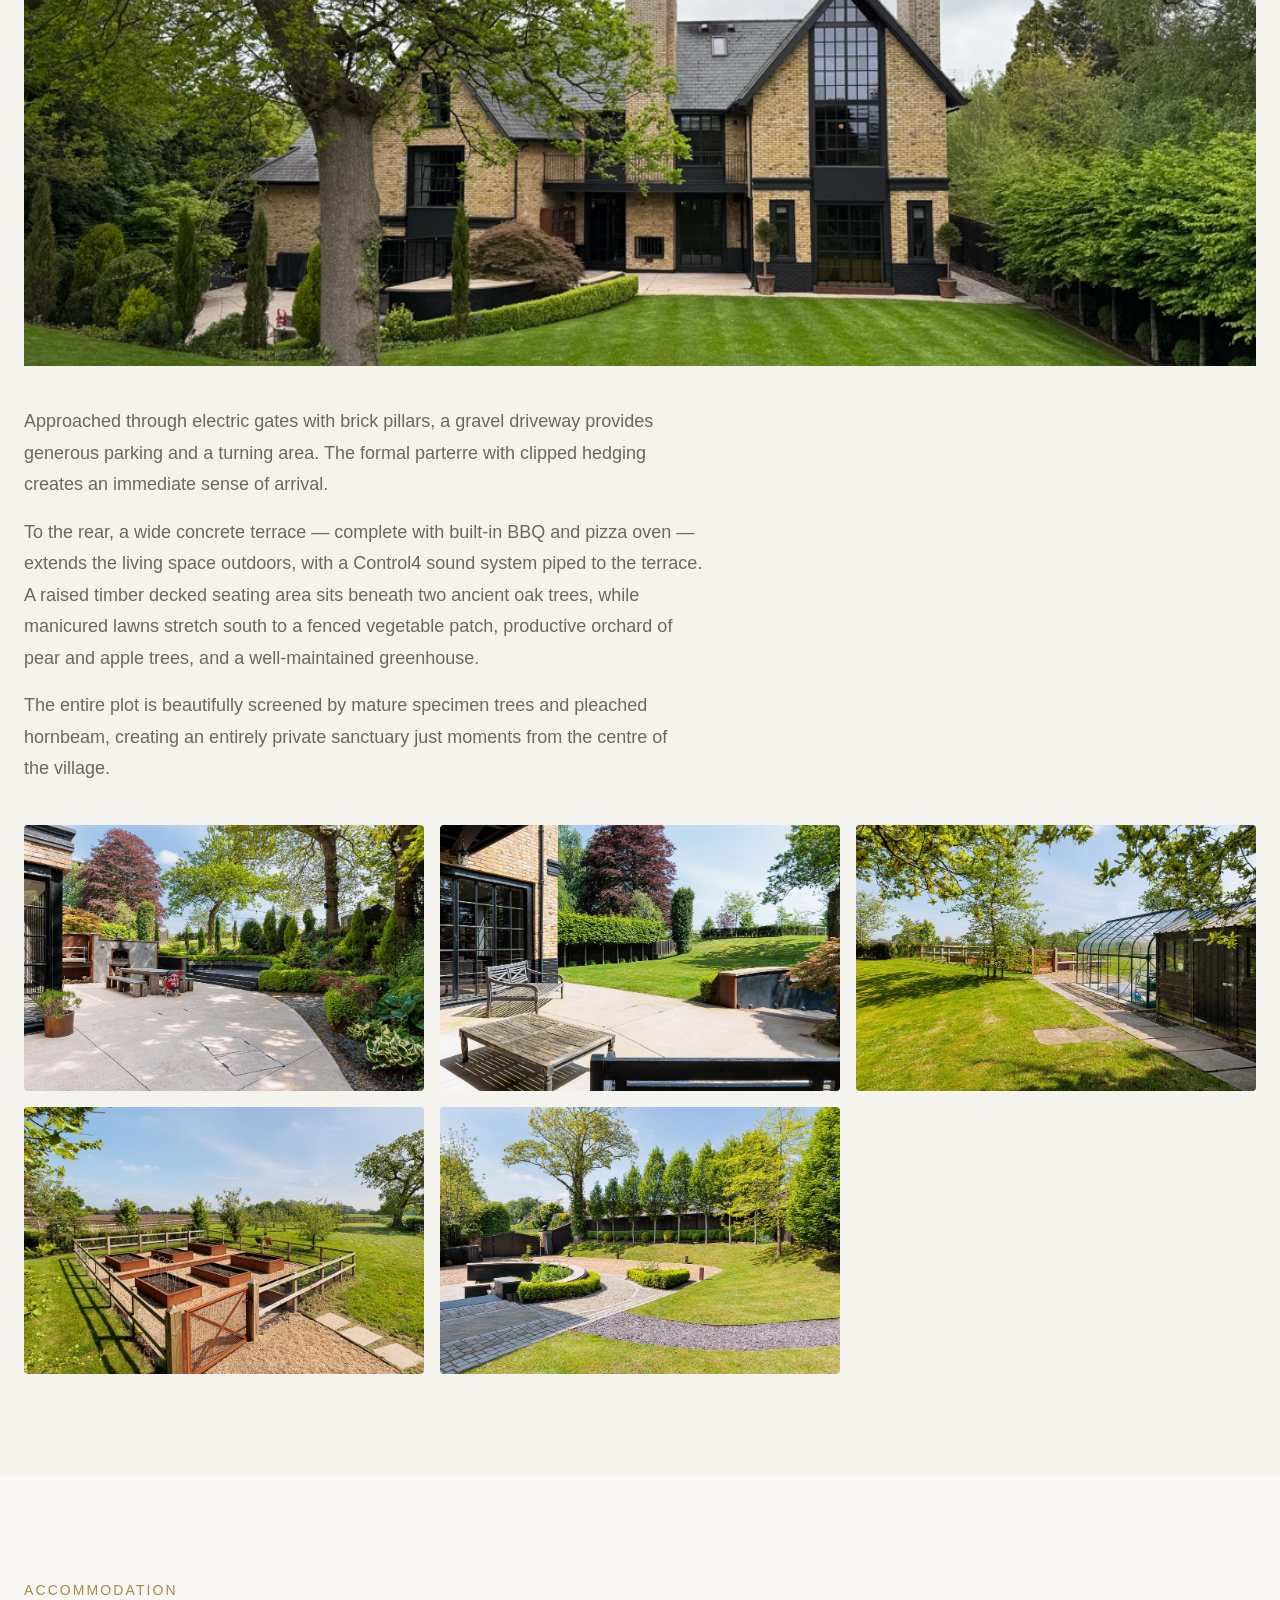
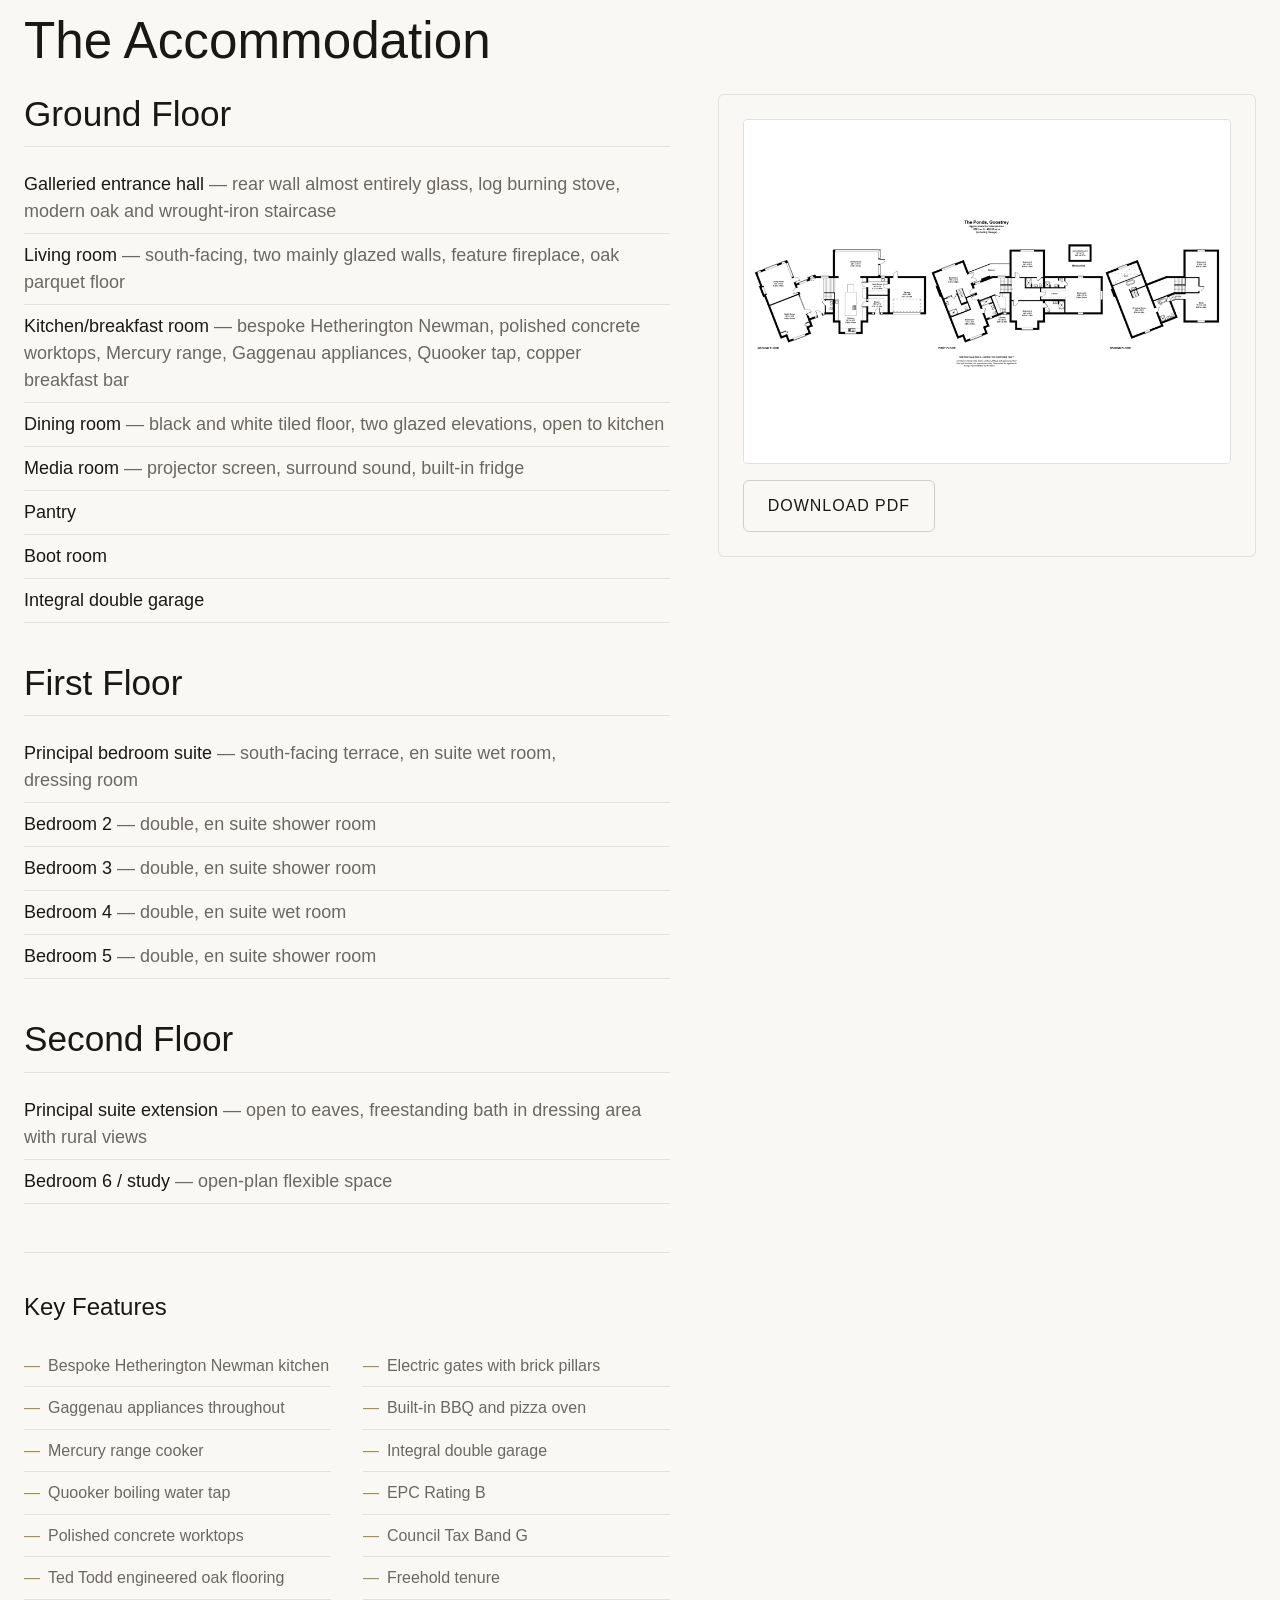
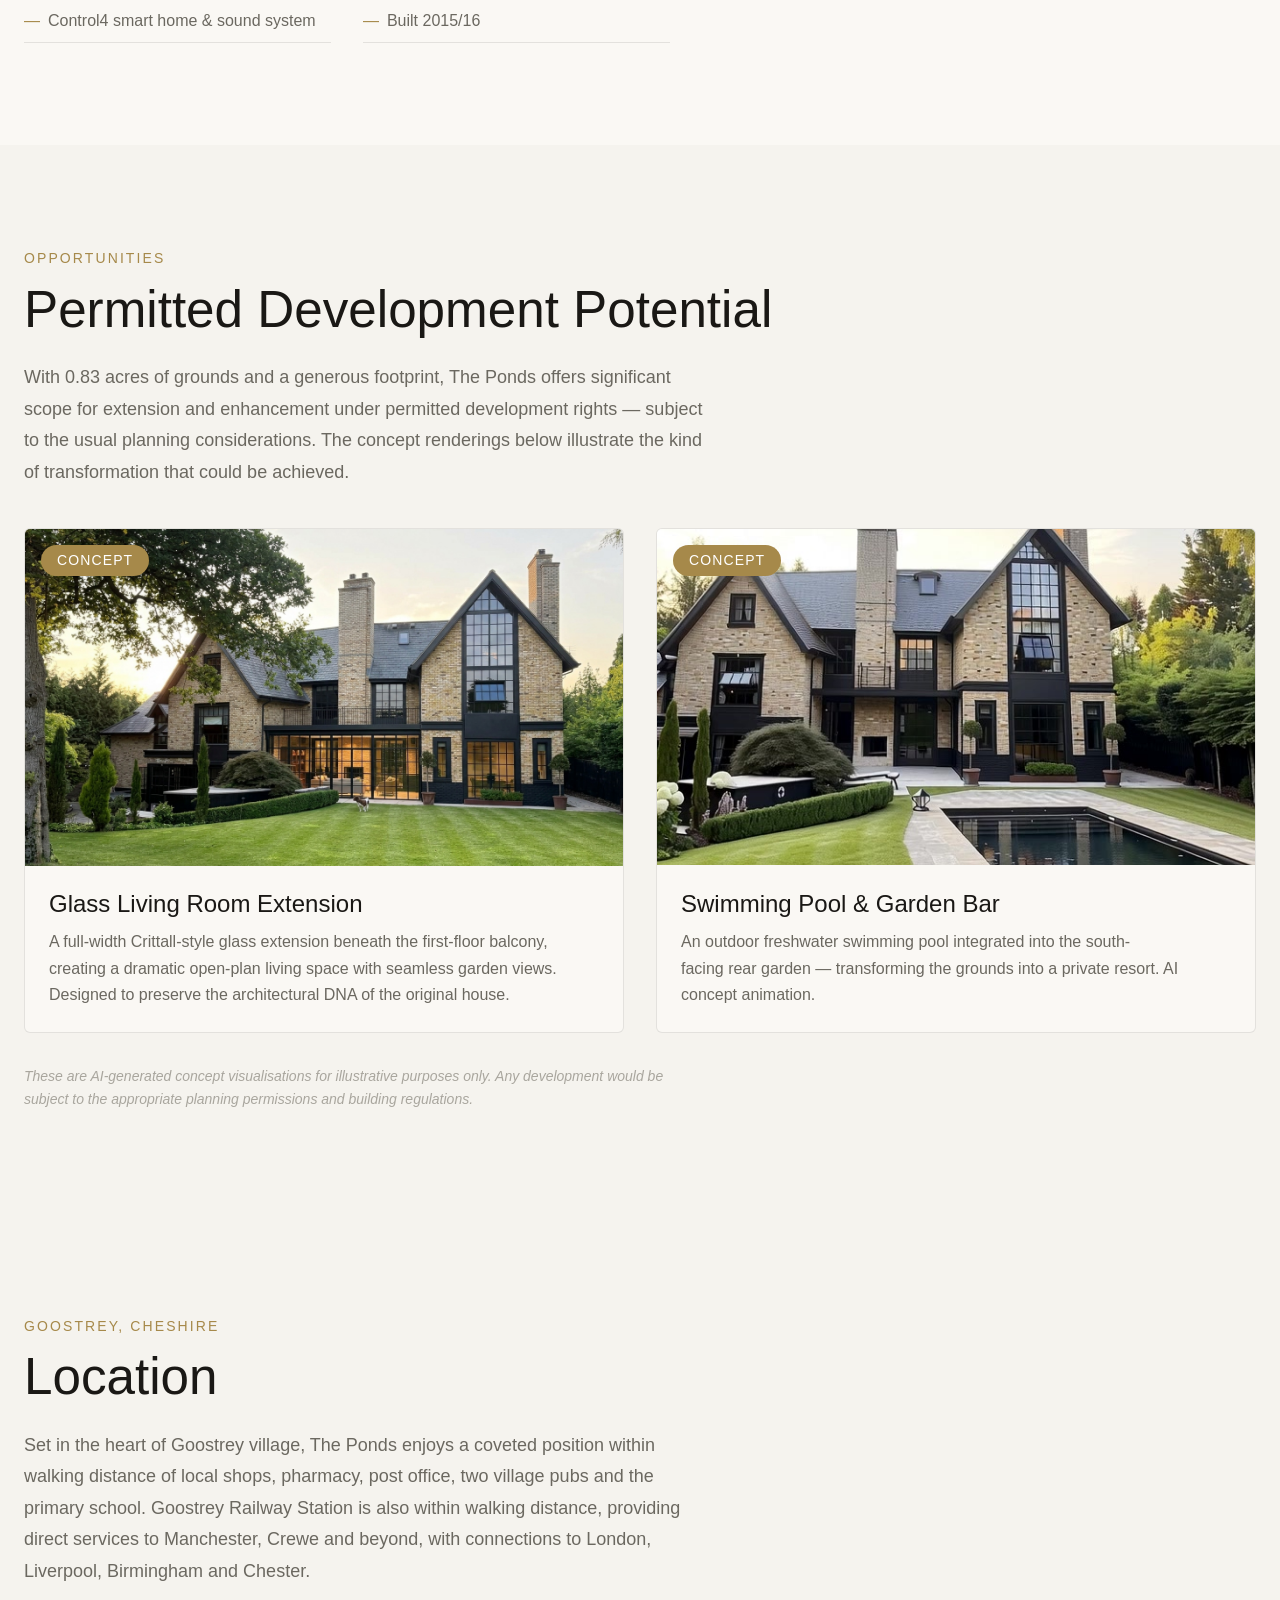
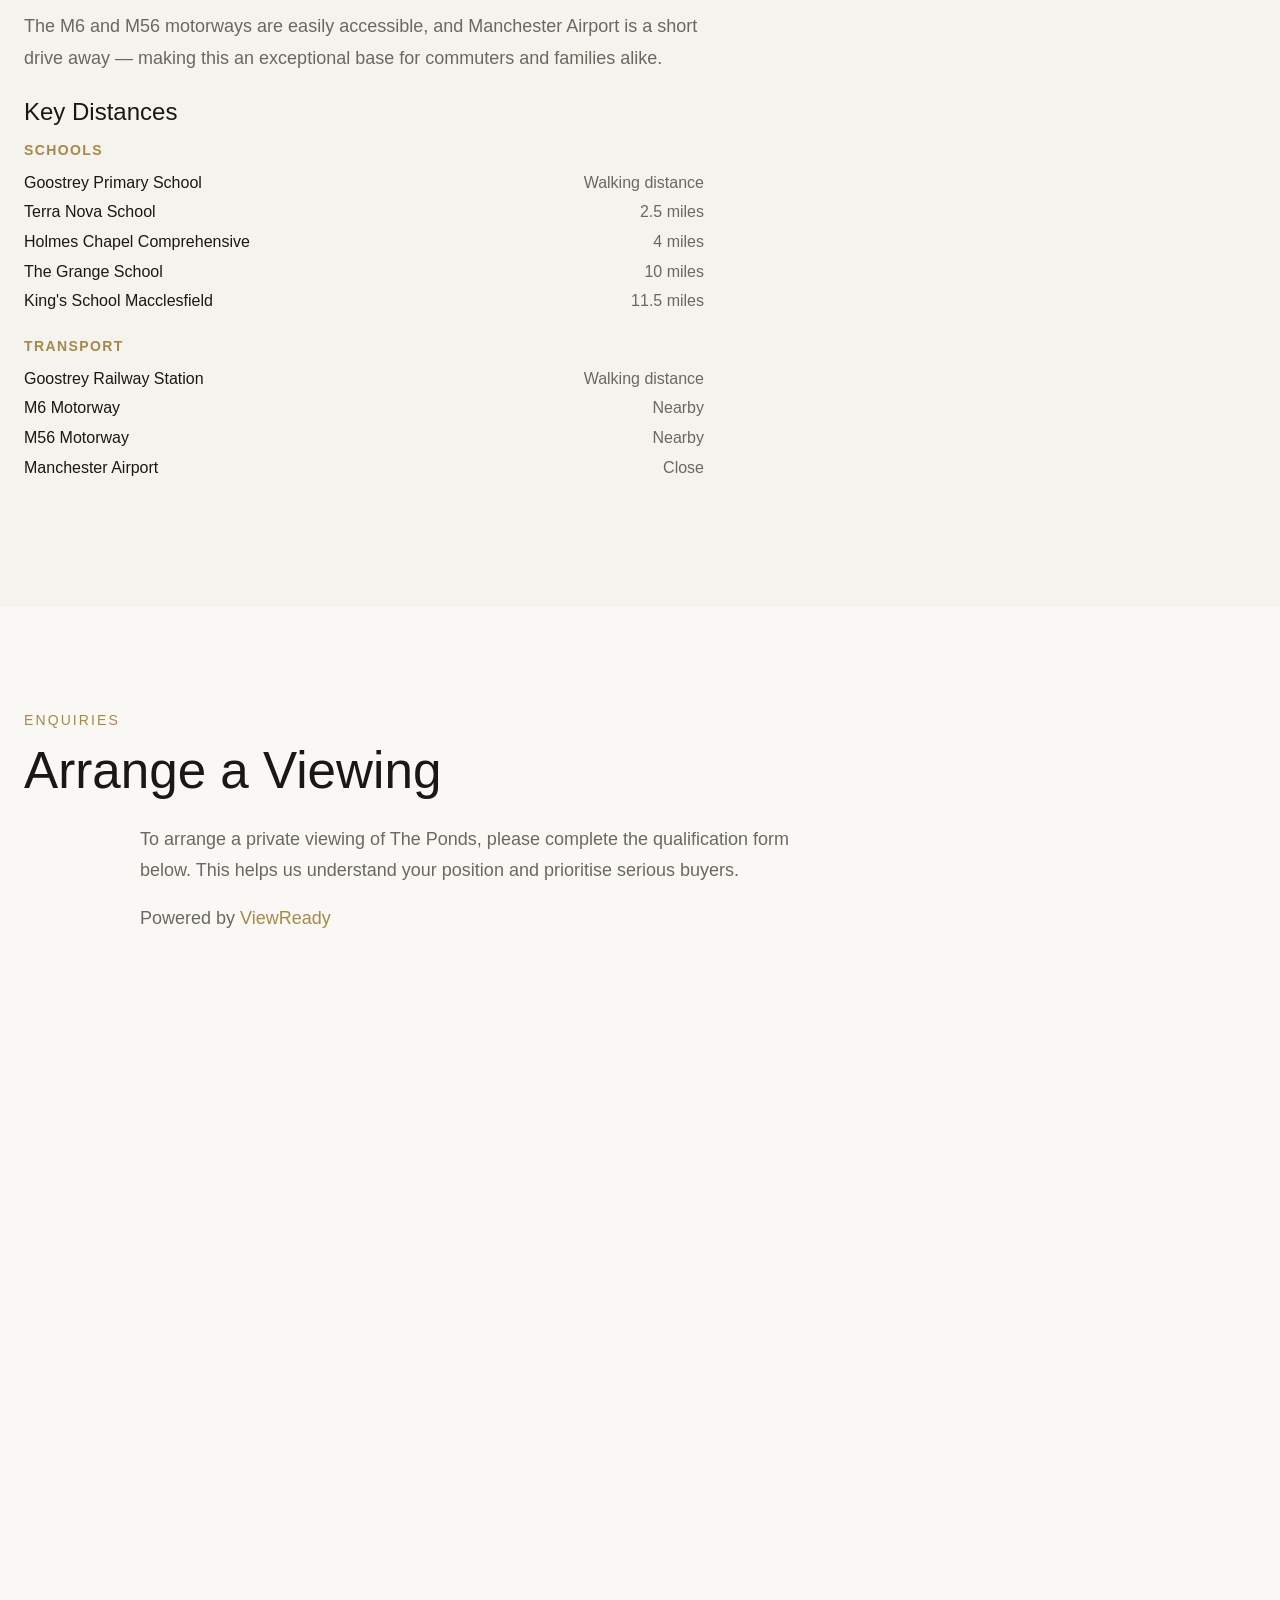
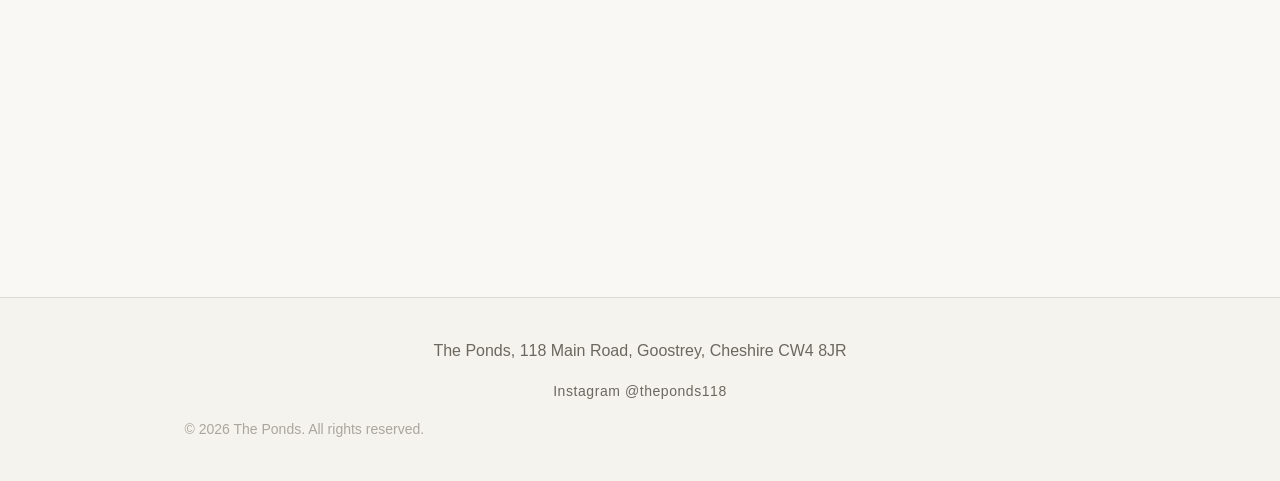
==== commit c2dd8002: "Take off market: replace guide price with 'On Market in January 2027'" ====
--- a/index.html
+++ b/index.html
@@ -3,15 +3,15 @@
 <head>
   <meta charset="UTF-8">
   <meta name="viewport" content="width=device-width, initial-scale=1.0">
-  <title>The Ponds | 6-Bed Contemporary Home for Sale | Goostrey, Cheshire — £2,100,000</title>
-  <meta name="description" content="The Ponds, 118 Main Road, Goostrey, Cheshire CW4 8JR. A bespoke contemporary 6-bedroom detached home, 5,301 sq ft across 3 floors on 0.83 acres. Hetherington Newman kitchen, Gaggenau appliances, Control4, south-facing gardens. Guide price £2,100,000.">
+  <title>The Ponds | 6-Bed Contemporary Home | Goostrey, Cheshire — On Market Jan 2027</title>
+  <meta name="description" content="The Ponds, 118 Main Road, Goostrey, Cheshire CW4 8JR. A bespoke contemporary 6-bedroom detached home, 5,301 sq ft across 3 floors on 0.83 acres. Hetherington Newman kitchen, Gaggenau appliances, Control4, south-facing gardens. Coming to market January 2027.">
   <meta name="keywords" content="The Ponds Goostrey, luxury house for sale Cheshire, 6 bedroom house Goostrey, contemporary home Cheshire, detached house CW4, property for sale Goostrey, luxury property Cheshire, Main Road Goostrey">
   <link rel="canonical" href="https://www.the-ponds.co.uk/">
   <meta name="google-site-verification" content="Stokq2CDlxqWWDPzGrINJgCYFsoekRhyvdX6YzSd5OM">
 
   <!-- Open Graph -->
-  <meta property="og:title" content="The Ponds | 6-Bed Contemporary Home — Goostrey, Cheshire | £2.1m">
-  <meta property="og:description" content="Bespoke 6-bed detached home, 5,301 sq ft on 0.83 acres with south-facing gardens. Hetherington Newman kitchen, Gaggenau, Control4 sound. Guide price £2,100,000.">
+  <meta property="og:title" content="The Ponds | 6-Bed Contemporary Home — Goostrey, Cheshire">
+  <meta property="og:description" content="Bespoke 6-bed detached home, 5,301 sq ft on 0.83 acres with south-facing gardens. Hetherington Newman kitchen, Gaggenau, Control4 sound. Coming to market January 2027.">
   <meta property="og:image" content="https://www.the-ponds.co.uk/assets/images/hero-rear.jpg">
   <meta property="og:url" content="https://www.the-ponds.co.uk/">
   <meta property="og:type" content="website">
@@ -20,7 +20,7 @@
   <!-- Twitter Card -->
   <meta name="twitter:card" content="summary_large_image">
   <meta name="twitter:title" content="The Ponds | 6-Bed Contemporary Home — Goostrey, Cheshire">
-  <meta name="twitter:description" content="Bespoke 6-bed detached, 5,301 sq ft on 0.83 acres. Guide price £2,100,000.">
+  <meta name="twitter:description" content="Bespoke 6-bed detached, 5,301 sq ft on 0.83 acres. Coming to market January 2027.">
   <meta name="twitter:image" content="https://www.the-ponds.co.uk/assets/images/hero-rear.jpg">
 
   <!-- Schema: RealEstateListing -->
@@ -53,9 +53,9 @@
     },
     "offers": {
       "@type": "Offer",
-      "price": "2100000",
       "priceCurrency": "GBP",
-      "availability": "https://schema.org/InStock"
+      "availability": "https://schema.org/PreOrder",
+      "availabilityStarts": "2027-01-01"
     },
     "numberOfRooms": 12,
     "numberOfBedrooms": 6,
@@ -160,7 +160,7 @@
     <div class="hero-content">
       <h1 class="hero-title">The Ponds</h1>
       <p class="hero-tagline">A contemporary masterpiece in the heart of Cheshire</p>
-      <p class="hero-price">Guide Price £2,100,000</p>
+      <p class="hero-price">On Market in January 2027</p>
     </div>
     <div class="scroll-indicator" aria-hidden="true">
       <span>Scroll</span>
